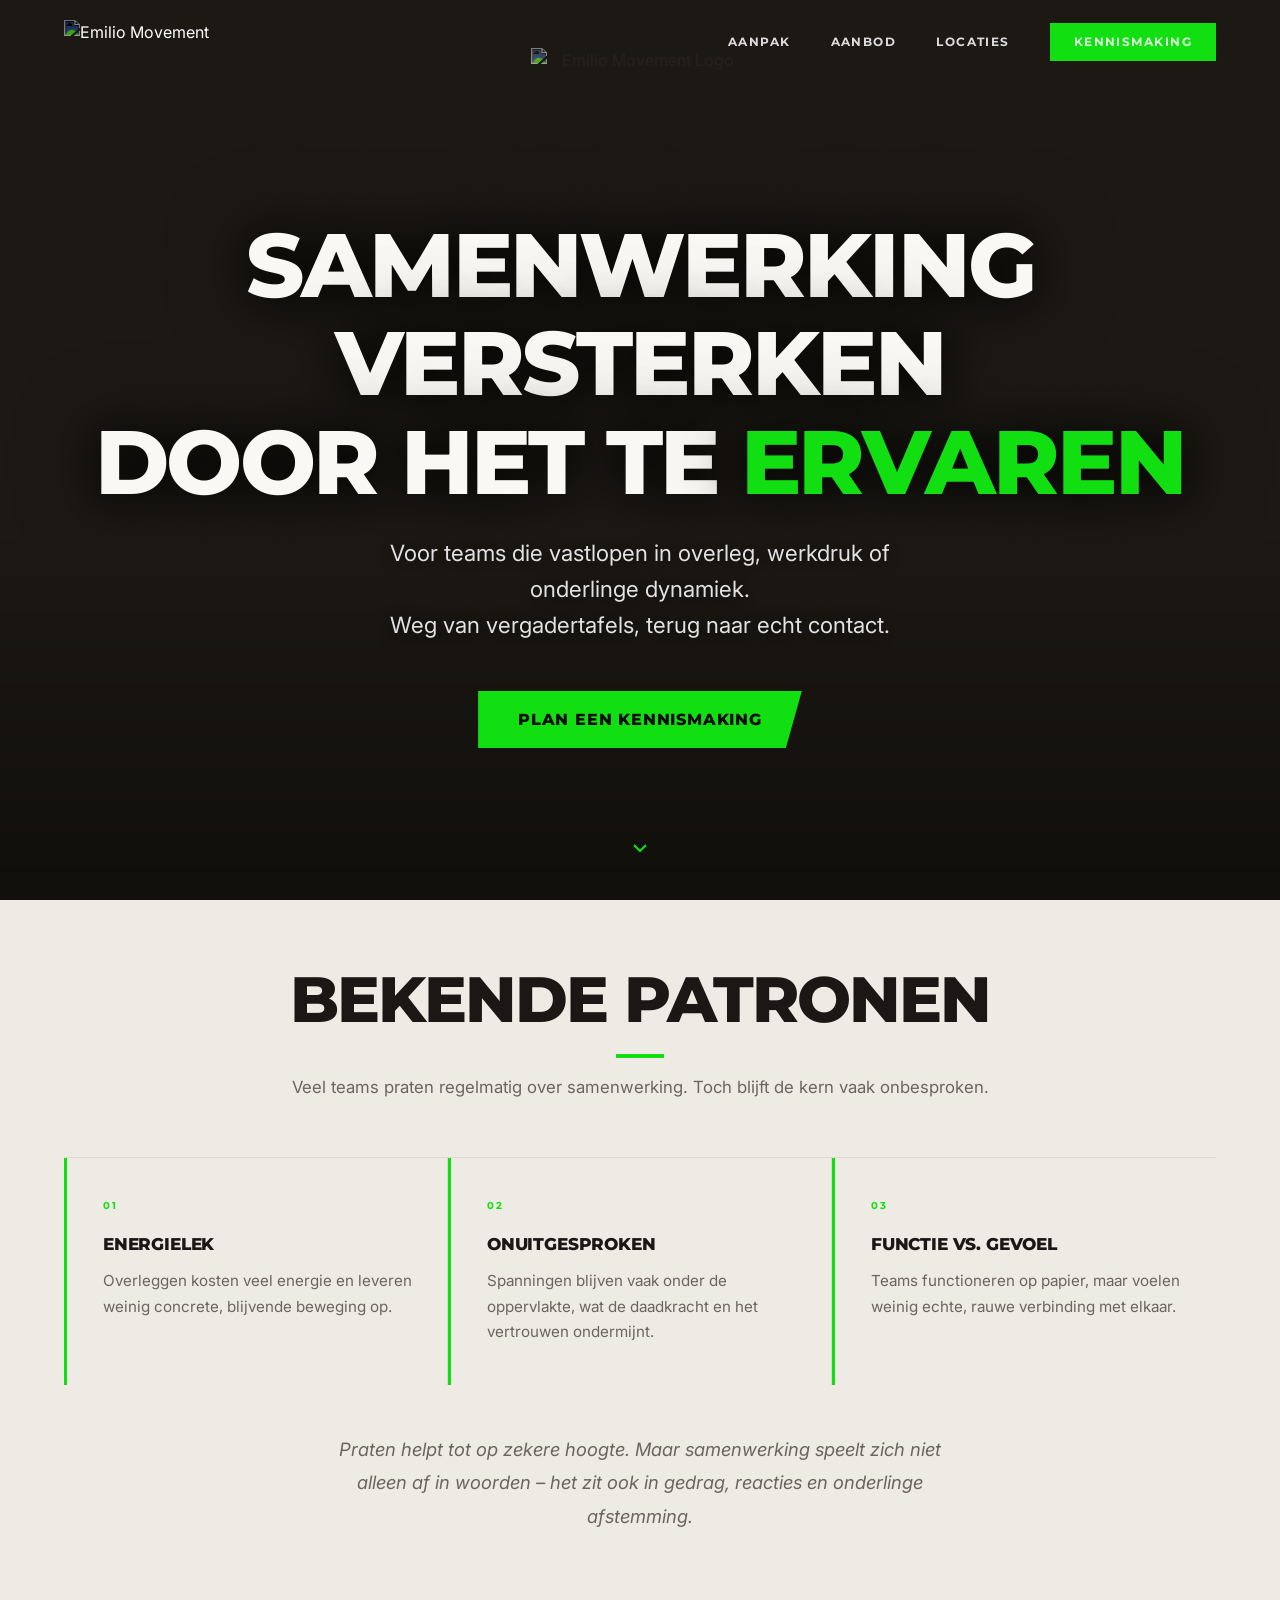
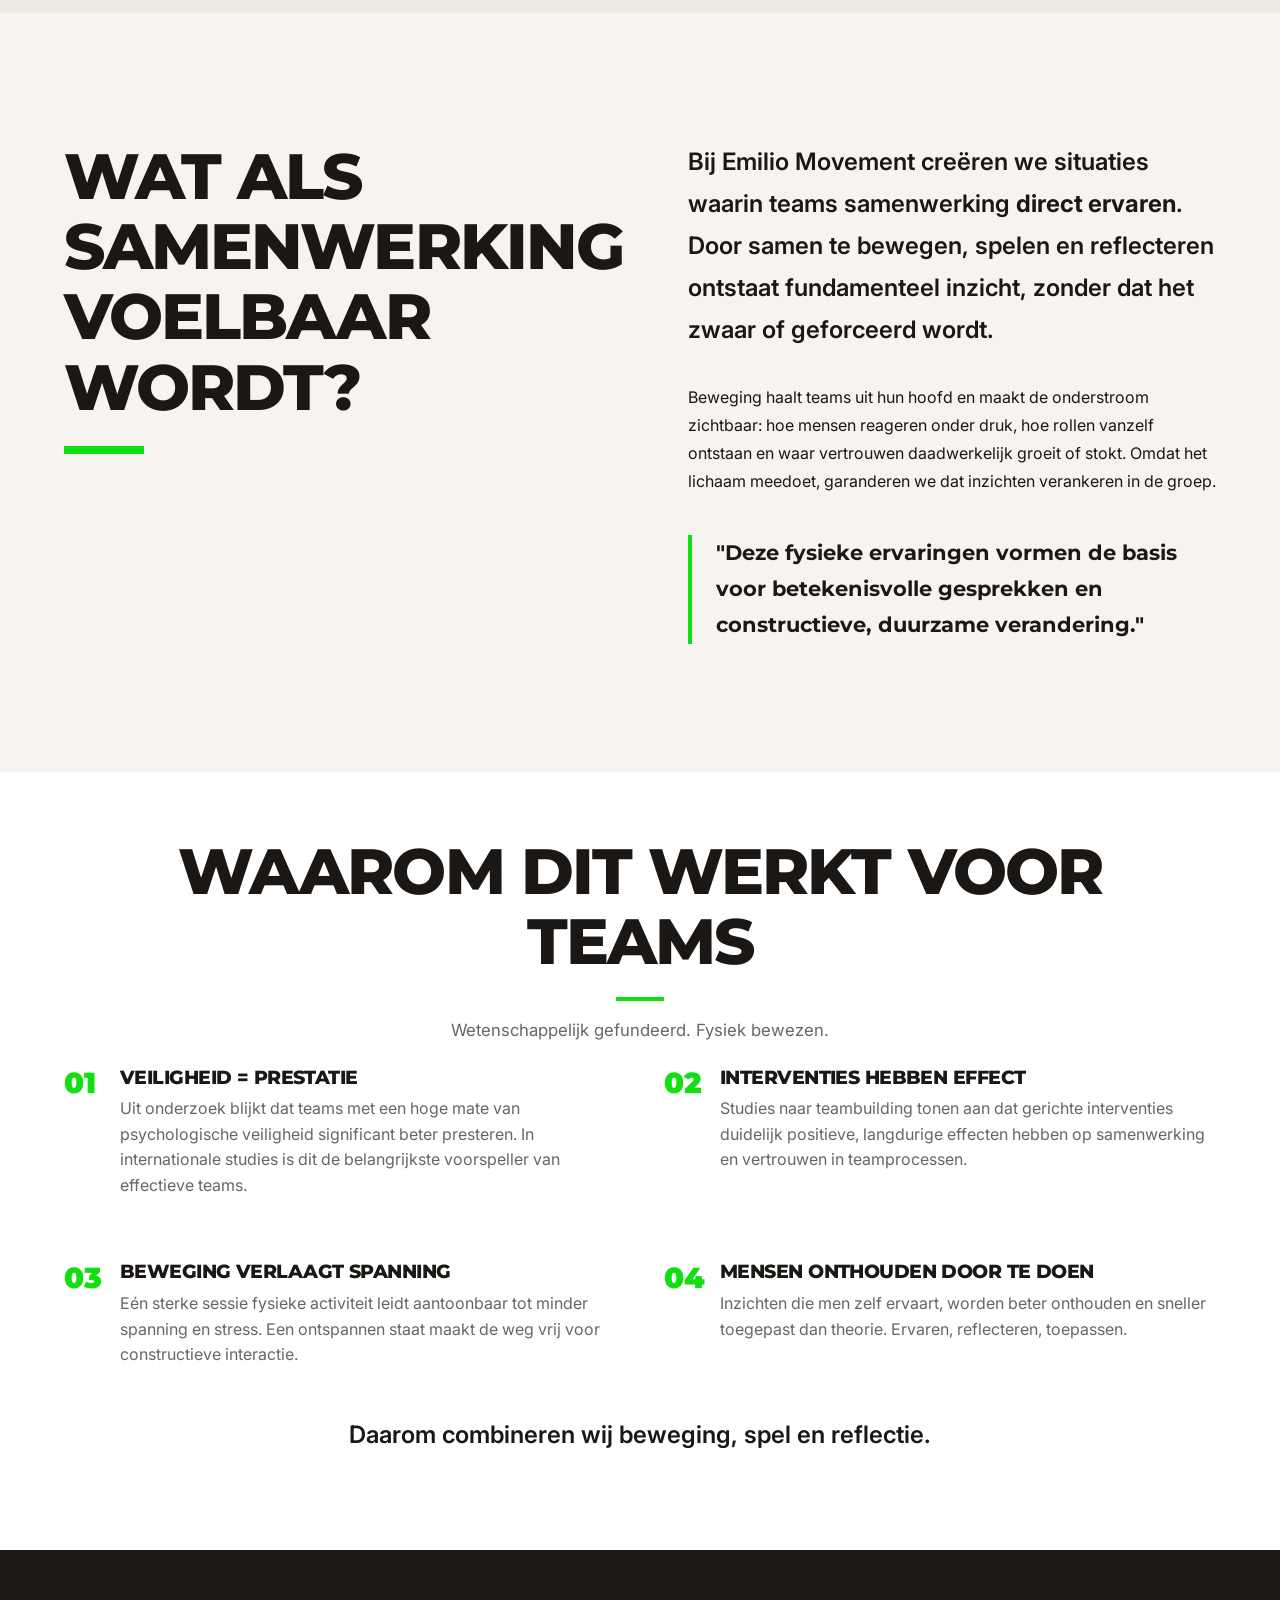
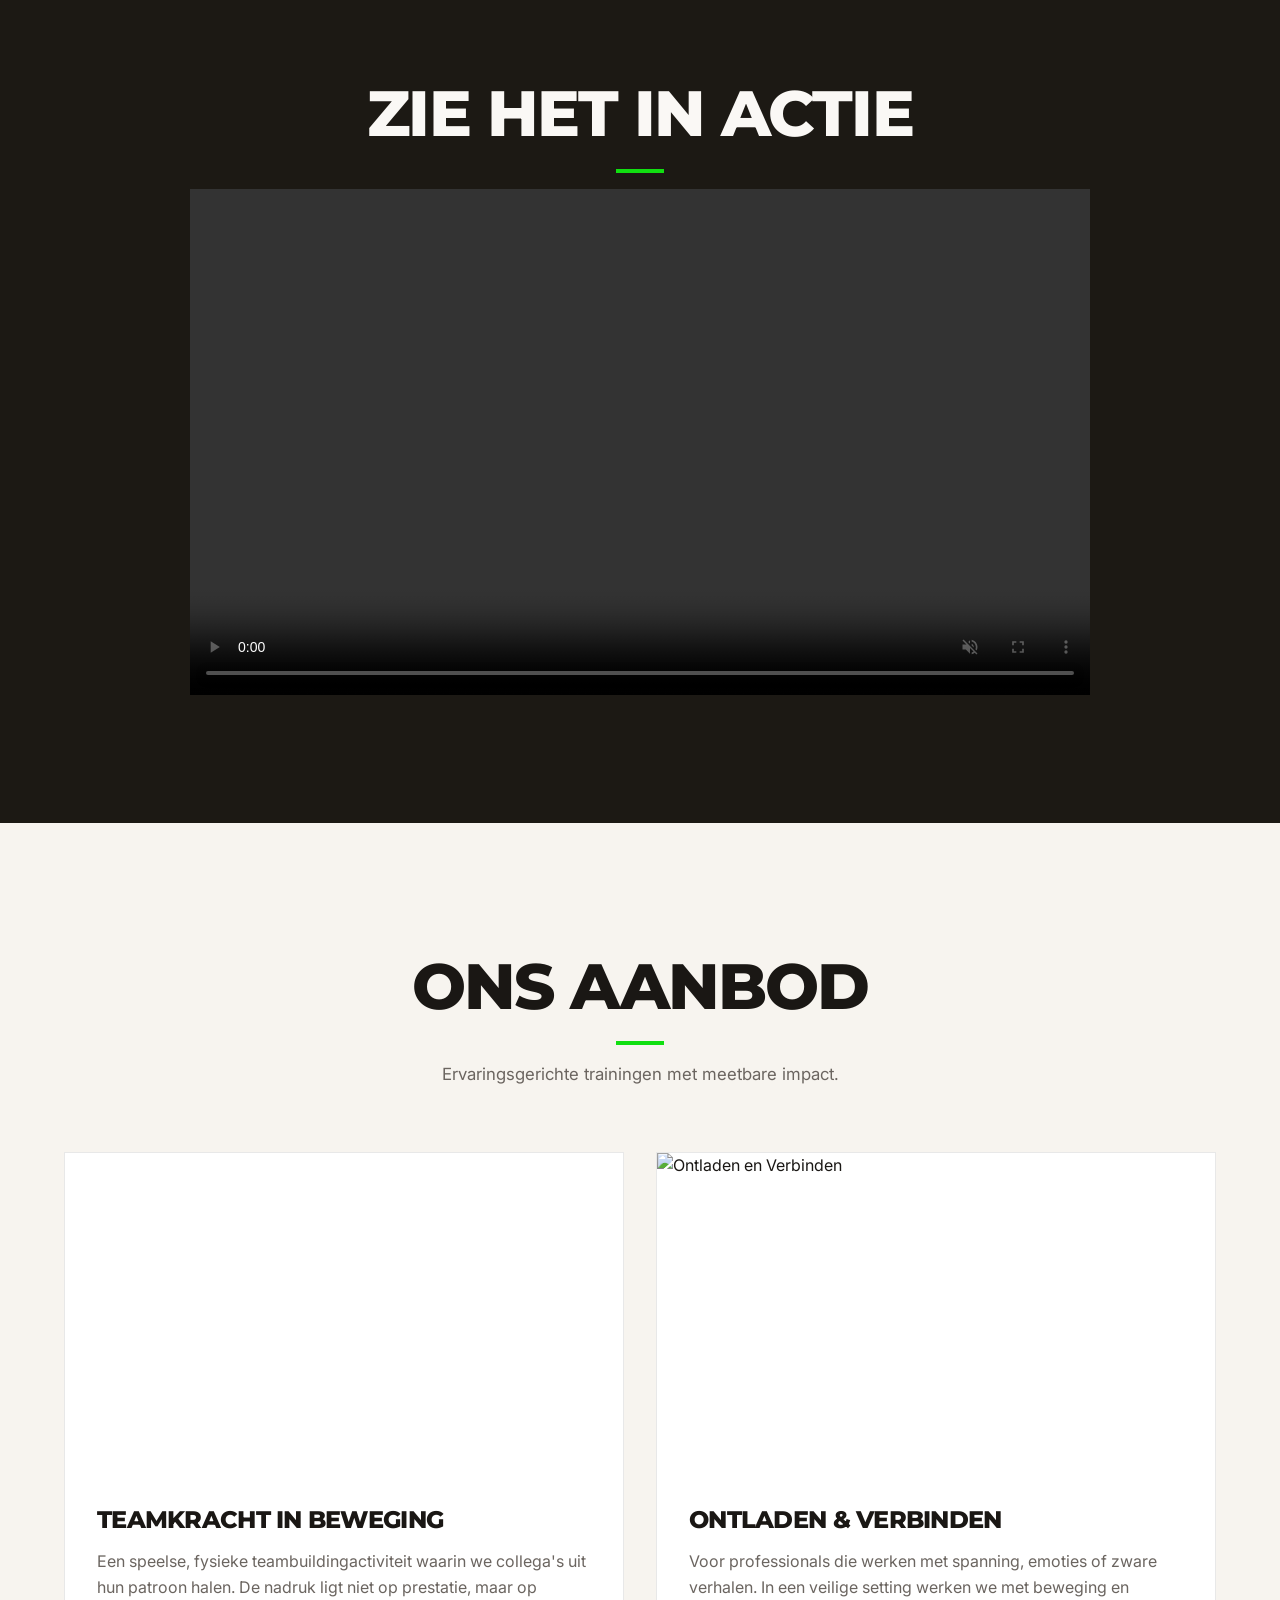
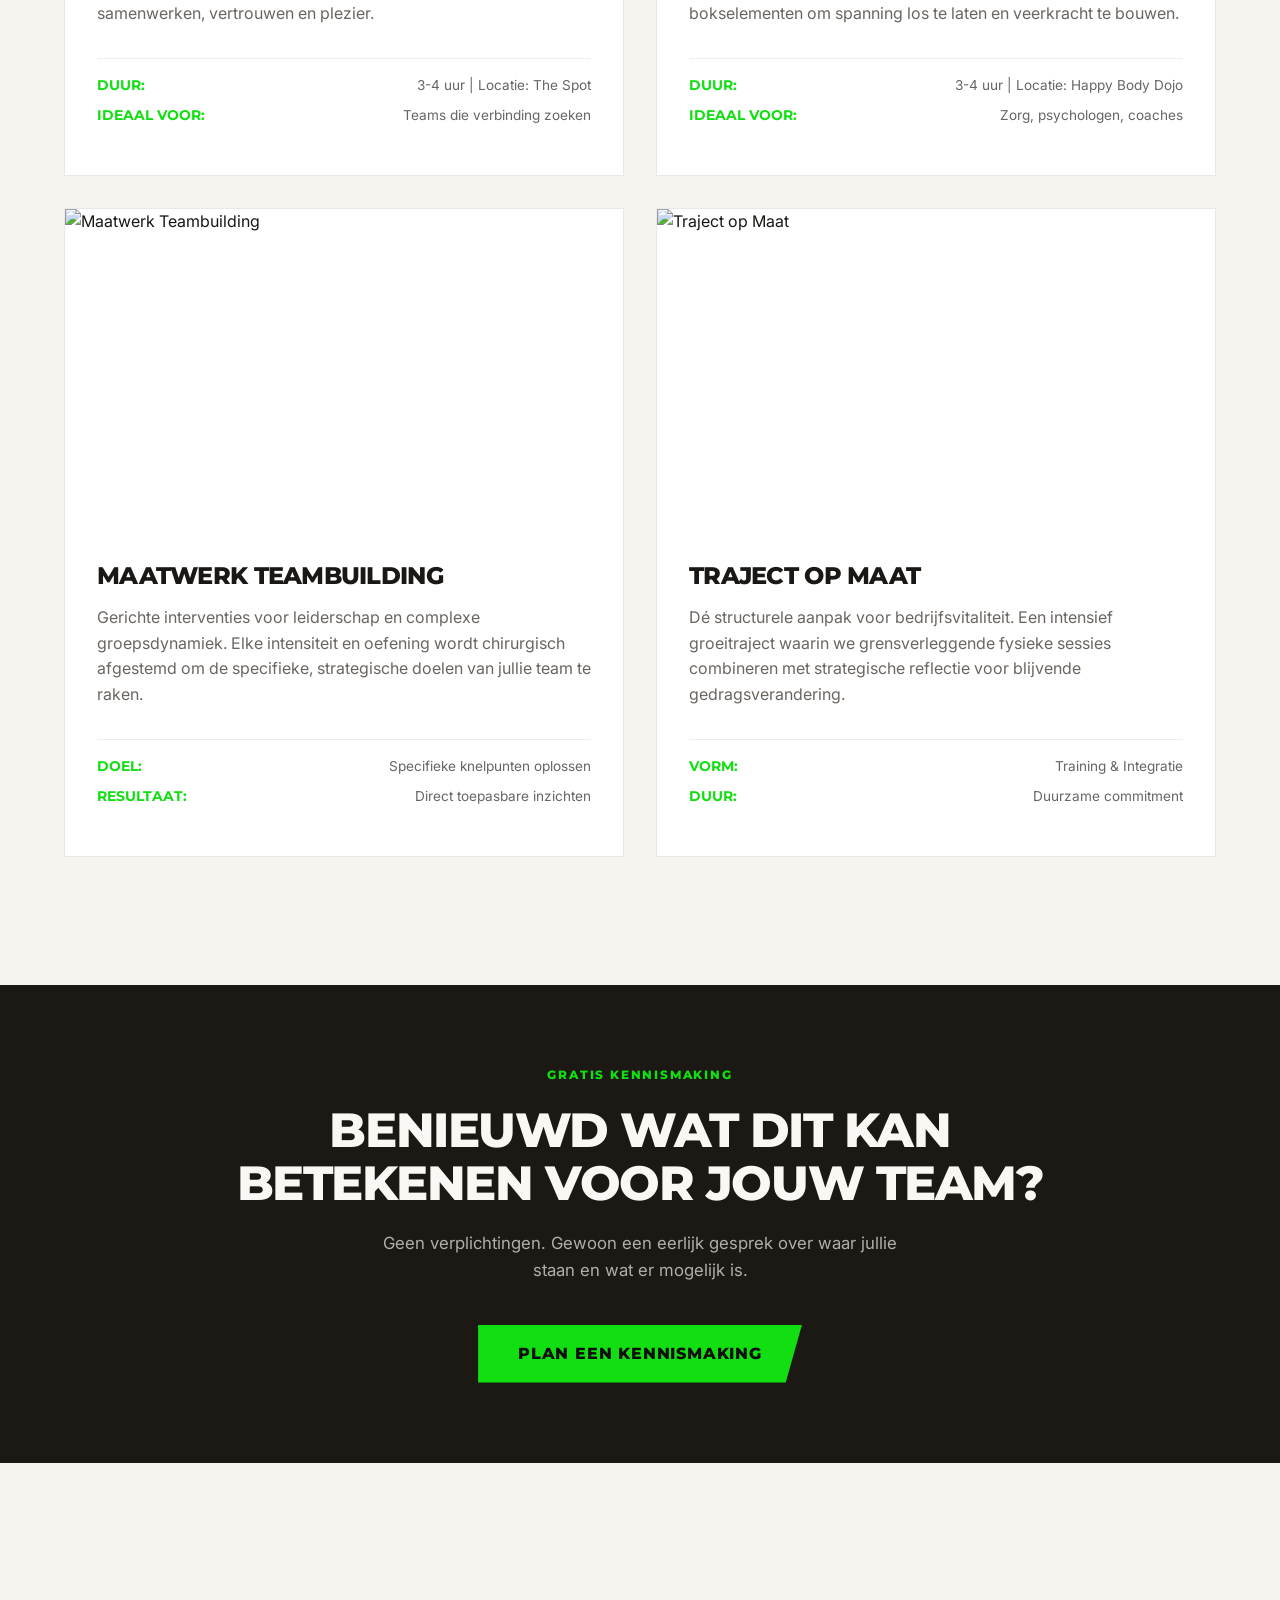
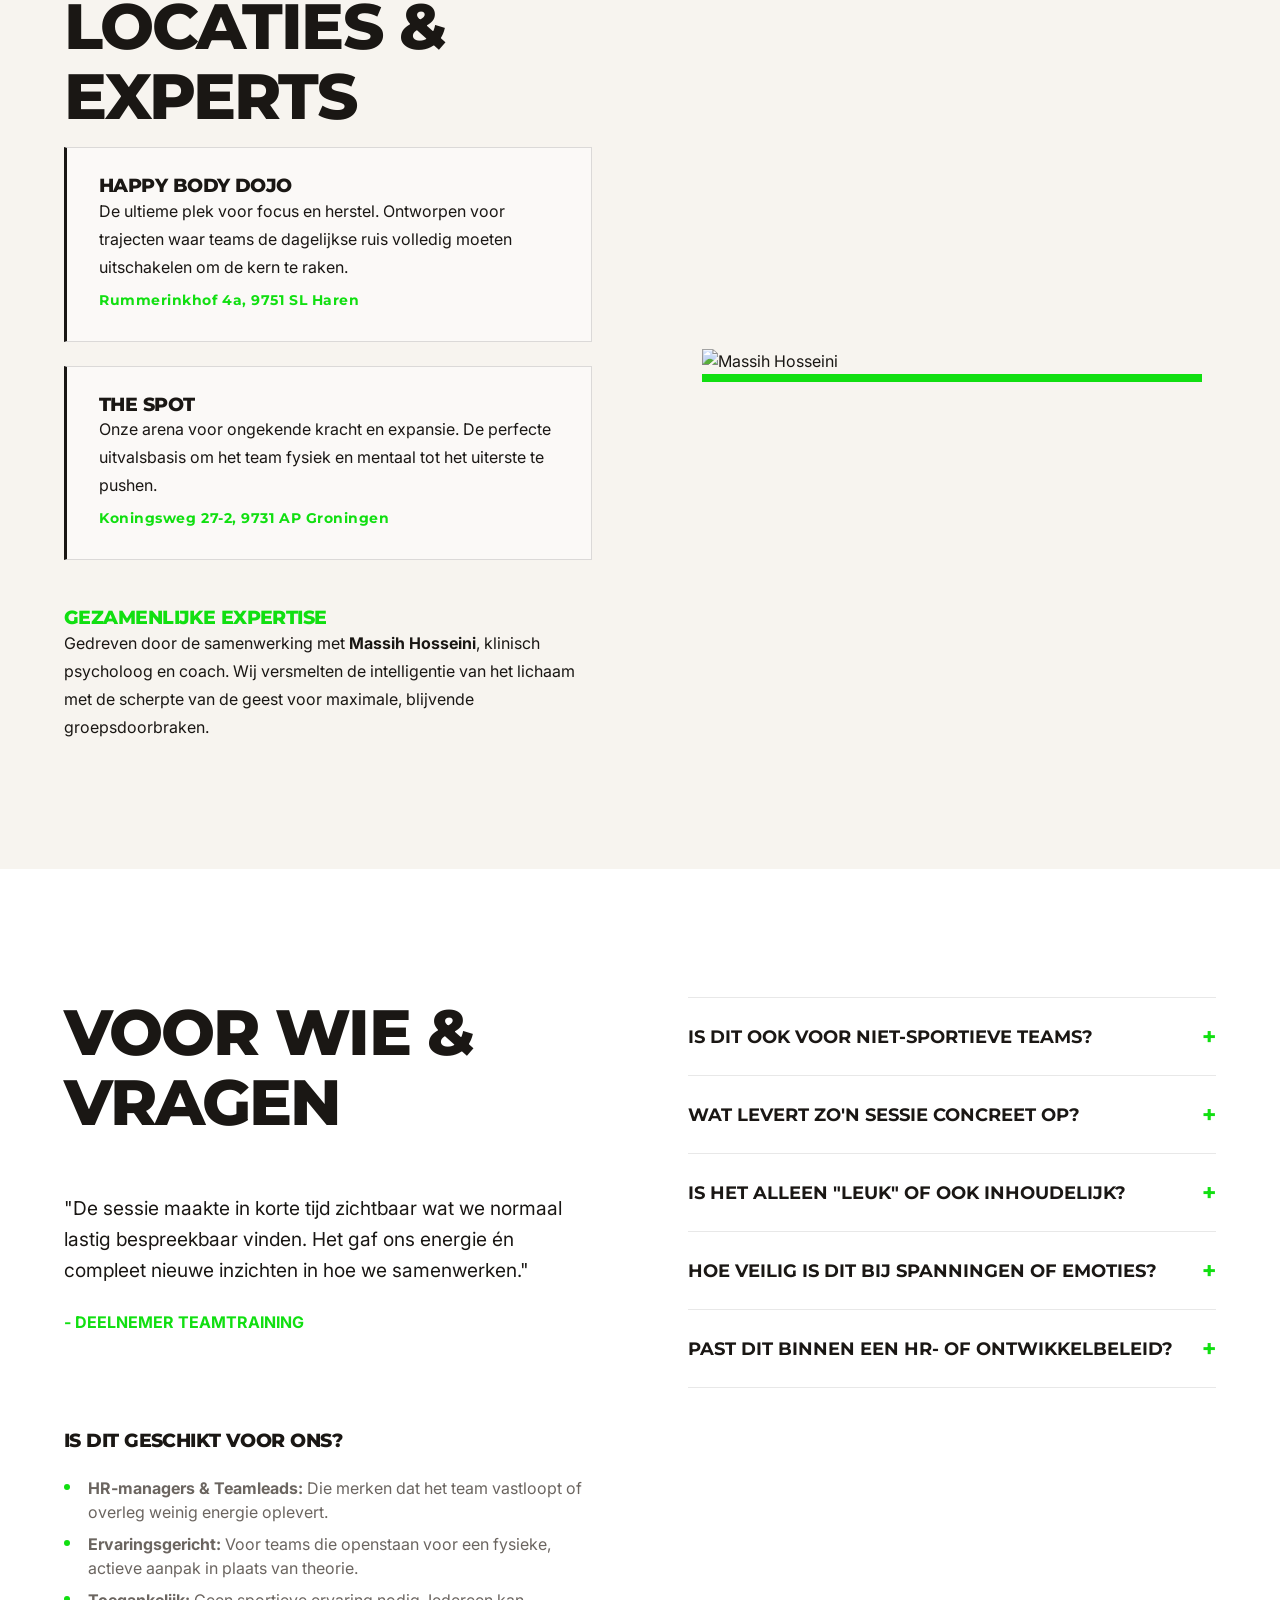
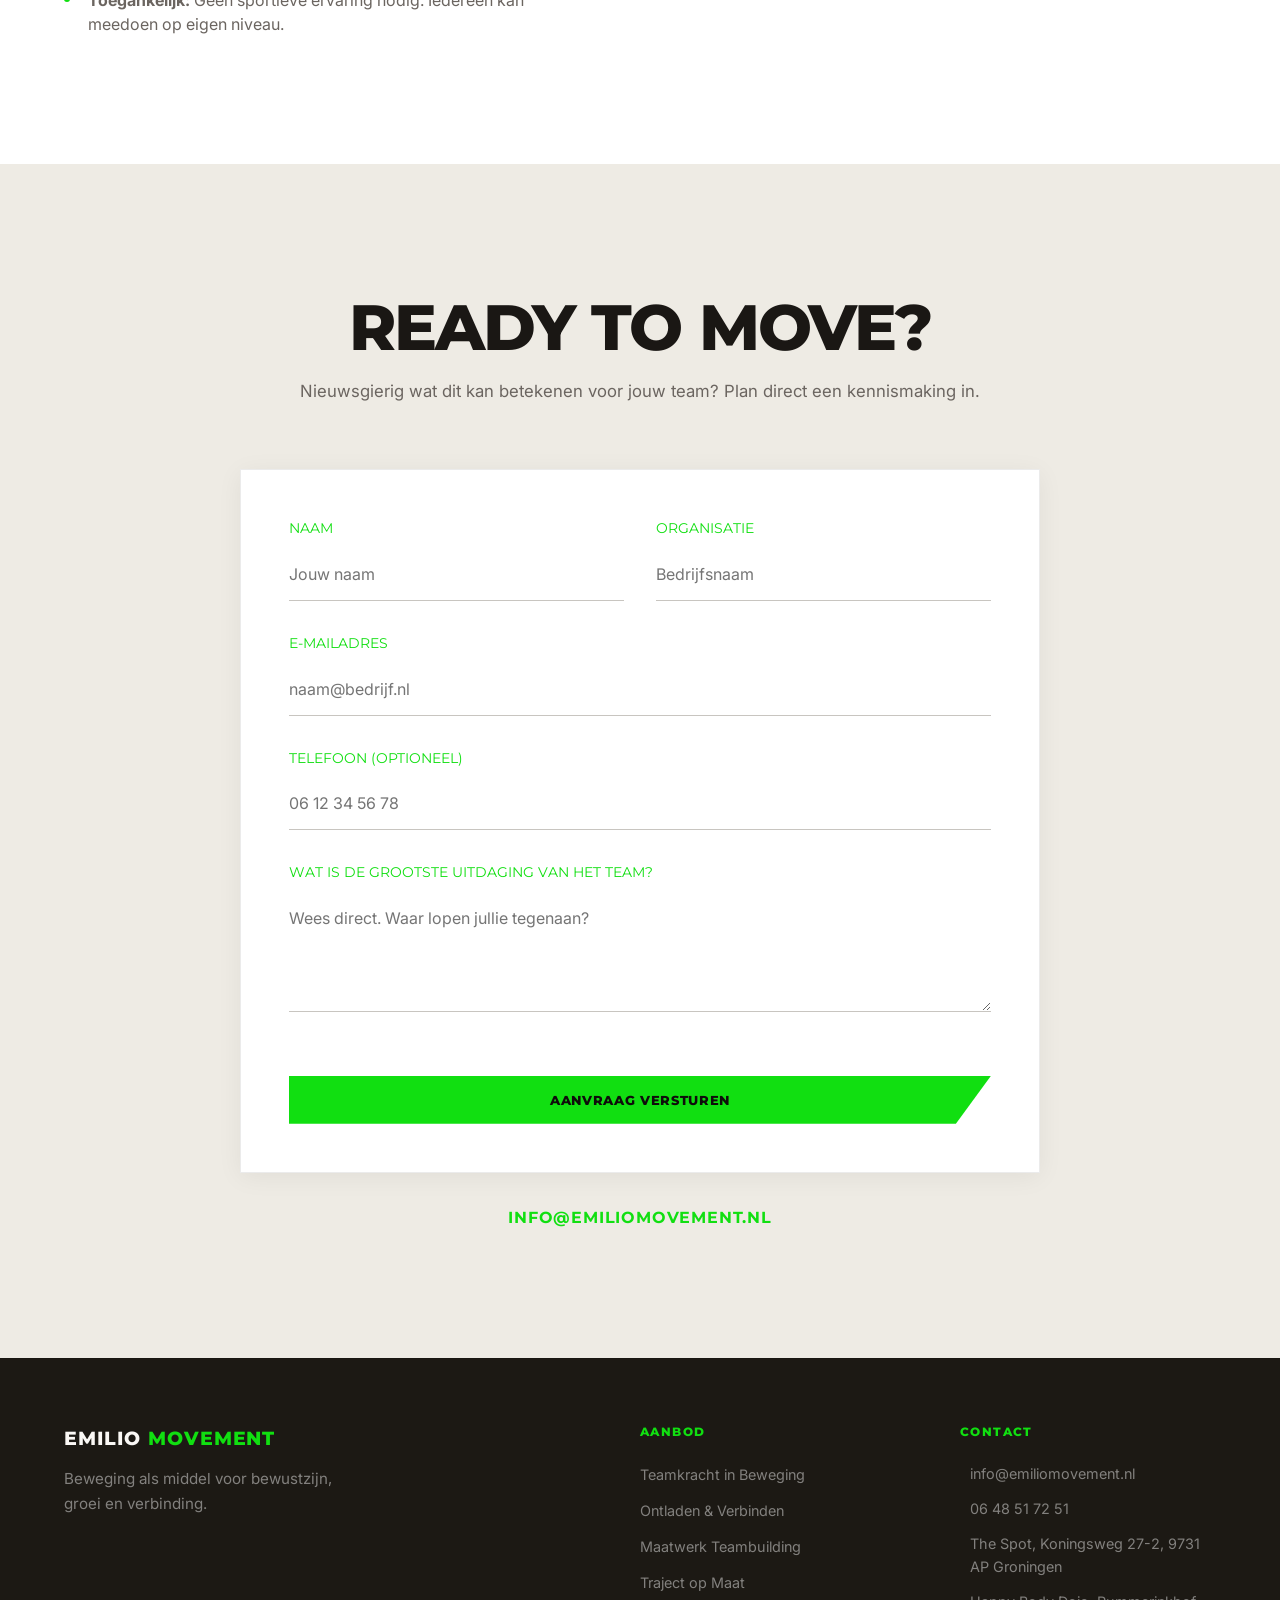
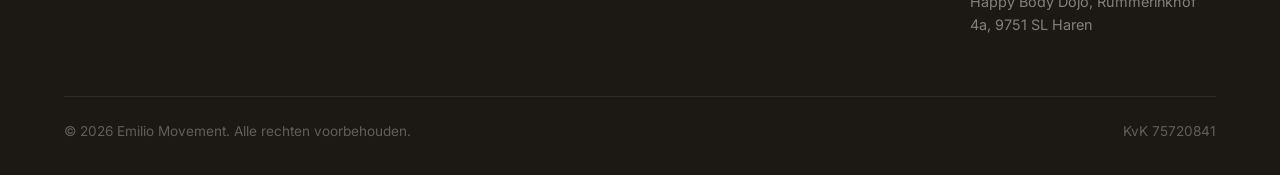
==== index.html @ dd9ee4d1 "Lighten styling, warm palette, Web3Forms integration - Remove dark background from Bekende Patronen " ====
<!DOCTYPE html>
<html lang="nl">

<head>
    <meta charset="UTF-8">
    <meta name="viewport" content="width=device-width, initial-scale=1.0">
    <title>Emilio Movement | Teamtrainingen in Groningen</title>
    <meta name="description"
        content="Versterk de samenwerking in jouw team met de ervaringsgerichte trainingen van Emilio Movement. Combineer fysieke beweging en psychologie voor blijvende impact.">
    <!-- Geometric and Clean Fonts -->
    <link
        href="https://fonts.googleapis.com/css2?family=Montserrat:wght@700;800;900&family=Inter:wght@400;500;600&display=swap"
        rel="stylesheet">
    <link rel="stylesheet" href="css/style.css">
</head>

<body class="landing-page">

    <header class="site-header">
        <nav class="site-nav container">
            <a href="index.html" class="nav-logo">
                <img src="https://images.squarespace-cdn.com/content/695bad7e0da3646edc4b3de0/502bee57-0e1c-41d8-a417-192d8d9869ef/Emlio+movement+logo.webp?content-type=image%2Fwebp" alt="Emilio Movement" class="nav-logo-img">
            </a>
            <div class="nav-links">
                <a href="#probleemherkenning" class="nav-link">Aanpak</a>
                <a href="#diensten" class="nav-link">Aanbod</a>
                <a href="#locaties" class="nav-link">Locaties</a>
                <a href="#contact" class="nav-link btn-neon nav-cta">Kennismaking</a>
            </div>
            <button class="mobile-menu-btn" aria-label="Menu openen">
                <i data-lucide="menu"></i>
            </button>
        </nav>
    </header>

    <main>
        <!-- HERO SECTION -->
        <header class="hero section-dark">
            <div class="logo-container">
                <img src="https://images.squarespace-cdn.com/content/695bad7e0da3646edc4b3de0/502bee57-0e1c-41d8-a417-192d8d9869ef/Emlio+movement+logo.webp?content-type=image%2Fwebp" alt="Emilio Movement Logo" class="main-logo">
            </div>

            <div class="hero-video-wrapper">
                <video autoplay loop muted playsinline class="hero-bg-video">
                    <source src="https://static1.squarespace.com/static/695bad7e0da3646edc4b3de0/t/69a972f91c899965438e1e97/1772712702707/Organizations+training+video.mp4" type="video/mp4">
                </video>
                <div class="overlay-dark"></div>
            </div>

            <div class="hero-content">
                <h1 class="hero-title reveal-text">
                    SAMENWERKING VERSTERKEN<br>DOOR HET TE <span class="text-neon">ERVAREN</span>
                </h1>
                <p class="hero-subtitle slide-up">
                    Voor teams die vastlopen in overleg, werkdruk of onderlinge dynamiek.<br>Weg van vergadertafels,
                    terug naar echt contact.
                </p>
                <div class="hero-cta-group slide-up-delay">
                    <a href="#contact" class="btn-neon">PLAN EEN KENNISMAKING</a>
                </div>
            </div>

            <a href="#intro" class="scroll-arrow pulse">
                <svg width="24" height="24" viewBox="0 0 24 24" fill="none" stroke="currentColor" stroke-width="2">
                    <path d="M6 9l6 6 6-6" />
                </svg>
            </a>
        </header>

        <!-- PROBLEEMHERKENNING SECTION -->
        <section id="probleemherkenning" class="section-probleem">
            <div class="container">
                <div class="section-header text-center block-reveal">
                    <h2 class="section-title">BEKENDE PATRONEN</h2>
                    <p class="section-subtitle probleem-subtitle">Veel teams praten regelmatig over samenwerking. Toch blijft de kern vaak
                        onbesproken.</p>
                </div>
                <div class="probleem-grid">
                    <div class="probleem-card slide-up">
                        <span class="probleem-num">01</span>
                        <h3 class="geometric-header">ENERGIELEK</h3>
                        <p>Overleggen kosten veel energie en leveren weinig concrete, blijvende beweging op.</p>
                    </div>
                    <div class="probleem-card slide-up-delay">
                        <span class="probleem-num">02</span>
                        <h3 class="geometric-header">ONUITGESPROKEN</h3>
                        <p>Spanningen blijven vaak onder de oppervlakte, wat de daadkracht en het vertrouwen ondermijnt.</p>
                    </div>
                    <div class="probleem-card slide-up-delay-2">
                        <span class="probleem-num">03</span>
                        <h3 class="geometric-header">FUNCTIE VS. GEVOEL</h3>
                        <p>Teams functioneren op papier, maar voelen weinig echte, rauwe verbinding met elkaar.</p>
                    </div>
                </div>
                <div class="text-center mt-6 slide-up-delay-3">
                    <p class="probleem-footer-text">Praten helpt tot op zekere hoogte. Maar samenwerking speelt zich niet
                        alleen af in woorden &ndash; het zit ook in gedrag, reacties en onderlinge afstemming.</p>
                </div>
            </div>
        </section>

        <!-- INTRODUCTION SECTION -->
        <section id="intro" class="section-intro section-light">
            <div class="container dual-col-layout">
                <div class="col-left sticky-element">
                    <h2 class="section-title">WAT ALS SAMENWERKING<br>VOELBAAR WORDT?</h2>
                    <div class="accent-block"></div>
                </div>
                <div class="col-right text-content">
                    <p class="lead-text">
                        Bij Emilio Movement creëren we situaties waarin teams samenwerking <strong>direct
                            ervaren</strong>. Door samen te bewegen, spelen en reflecteren ontstaat fundamenteel
                        inzicht, zonder dat het zwaar of geforceerd wordt.
                    </p>
                    <p>
                        Beweging haalt teams uit hun hoofd en maakt de onderstroom zichtbaar: hoe mensen reageren onder
                        druk, hoe rollen vanzelf ontstaan en waar vertrouwen daadwerkelijk groeit of stokt. Omdat het
                        lichaam meedoet, garanderen we dat inzichten verankeren in de groep.
                    </p>
                    <blockquote class="neon-quote">
                        "Deze fysieke ervaringen vormen de basis voor betekenisvolle gesprekken en constructieve,
                        duurzame verandering."
                    </blockquote>
                </div>
            </div>
        </section>

        <!-- BEWIJSBLOK SECTION -->
        <section id="bewijsblok" class="section-bewijs">
            <div class="container pt-8 pb-8">
                <div class="section-header text-center block-reveal">
                    <h2 class="section-title">WAAROM DIT WERKT VOOR TEAMS</h2>
                    <p class="section-subtitle">Wetenschappelijk gefundeerd. Fysiek bewezen.</p>
                </div>
                <div class="bewijs-grid mt-4">
                    <div class="bewijs-item">
                        <div class="neon-number">01</div>
                        <h3 class="geometric-header">VEILIGHEID = PRESTATIE</h3>
                        <p class="text-gray">Uit onderzoek blijkt dat teams met een hoge mate van psychologische
                            veiligheid significant beter presteren. In internationale studies is dit de belangrijkste
                            voorspeller van effectieve teams.</p>
                    </div>
                    <div class="bewijs-item">
                        <div class="neon-number">02</div>
                        <h3 class="geometric-header">INTERVENTIES HEBBEN EFFECT</h3>
                        <p class="text-gray">Studies naar teambuilding tonen aan dat gerichte interventies duidelijk
                            positieve, langdurige effecten hebben op samenwerking en vertrouwen in teamprocessen.</p>
                    </div>
                    <div class="bewijs-item">
                        <div class="neon-number">03</div>
                        <h3 class="geometric-header">BEWEGING VERLAAGT SPANNING</h3>
                        <p class="text-gray">Eén sterke sessie fysieke activiteit leidt aantoonbaar tot minder spanning
                            en stress. Een ontspannen staat maakt de weg vrij voor constructieve interactie.</p>
                    </div>
                    <div class="bewijs-item">
                        <div class="neon-number">04</div>
                        <h3 class="geometric-header">MENSEN ONTHOUDEN DOOR TE DOEN</h3>
                        <p class="text-gray">Inzichten die men zelf ervaart, worden beter onthouden en sneller toegepast
                            dan theorie. Ervaren, reflecteren, toepassen.</p>
                    </div>
                </div>
                <div class="text-center mt-6">
                    <p class="lead-text text-neon">Daarom combineren wij beweging, spel en reflectie.</p>
                </div>
            </div>
        </section>

        <!-- VIDEO SHOWCASE SECTION -->
        <section id="video" class="section-video section-dark">
            <div class="container">
                <div class="section-header text-center block-reveal">
                    <h2 class="section-title">ZIE HET IN ACTIE</h2>
                </div>
                <div class="video-showcase-wrapper mt-6">
                    <video controls muted playsinline class="video-showcase">
                        <source src="https://static1.squarespace.com/static/695bad7e0da3646edc4b3de0/t/69a972f91c899965438e1e97/1772712702707/Organizations+training+video.mp4" type="video/mp4">
                    </video>
                </div>
            </div>
        </section>

        <!-- SERVICES SECTION -->
        <section id="diensten" class="section-services">
            <div class="container">
                <div class="section-header text-center block-reveal">
                    <h2 class="section-title">ONS AANBOD</h2>
                    <p class="section-subtitle">Ervaringsgerichte trainingen met meetbare impact.</p>
                </div>

                <div class="services-grid">
                    <!-- Service 1 -->
                    <article class="service-card">
                        <div class="service-media">
                            <video loop muted playsinline class="hover-media">
                                <source src="https://static1.squarespace.com/static/695bad7e0da3646edc4b3de0/t/69a978fc60550043224050cf/1772714241773/The+Spot+%281%29.mp4" type="video/mp4">
                            </video>
                        </div>
                        <div class="service-content">
                            <h3 class="service-title">TEAMKRACHT IN BEWEGING</h3>
                            <p class="service-desc">Een speelse, fysieke teambuildingactiviteit waarin we collega's uit
                                hun patroon halen. De nadruk ligt niet op prestatie, maar op samenwerken, vertrouwen en
                                plezier.</p>
                            <ul class="service-details">
                                <li><span>DUUR:</span> 3-4 uur | Locatie: The Spot</li>
                                <li><span>IDEAAL VOOR:</span> Teams die verbinding zoeken</li>
                            </ul>
                        </div>
                    </article>

                    <!-- Service 2 -->
                    <article class="service-card">
                        <div class="service-media">
                            <img src="https://images.squarespace-cdn.com/content/695bad7e0da3646edc4b3de0/6a7af641-41ef-4a6e-9f43-fb3ba0173e06/Happy+body+dojo.jpeg?content-type=image%2Fjpeg" alt="Ontladen en Verbinden" class="hover-media">
                        </div>
                        <div class="service-content">
                            <h3 class="service-title">ONTLADEN & VERBINDEN</h3>
                            <p class="service-desc">Voor professionals die werken met spanning, emoties of zware
                                verhalen. In een veilige setting werken we met beweging en bokselementen om spanning los
                                te laten en veerkracht te bouwen.</p>
                            <ul class="service-details">
                                <li><span>DUUR:</span> 3-4 uur | Locatie: Happy Body Dojo</li>
                                <li><span>IDEAAL VOOR:</span> Zorg, psychologen, coaches</li>
                            </ul>
                        </div>
                    </article>

                    <!-- Service 3 -->
                    <article class="service-card">
                        <div class="service-media">
                            <img src="https://images.squarespace-cdn.com/content/695bad7e0da3646edc4b3de0/541761ae-adb5-40e6-be04-771a9572f9ad/Emilio-outdoor-training.JPG?content-type=image%2Fjpeg" alt="Maatwerk Teambuilding"
                                class="hover-media">
                        </div>
                        <div class="service-content">
                            <h3 class="service-title">MAATWERK TEAMBUILDING</h3>
                            <p class="service-desc">Gerichte interventies voor leiderschap en complexe groepsdynamiek.
                                Elke intensiteit en oefening wordt chirurgisch afgestemd om de specifieke, strategische
                                doelen van jullie team te raken.</p>
                            <ul class="service-details">
                                <li><span>DOEL:</span> Specifieke knelpunten oplossen</li>
                                <li><span>RESULTAAT:</span> Direct toepasbare inzichten</li>
                            </ul>
                        </div>
                    </article>

                    <!-- Service 4 -->
                    <article class="service-card">
                        <div class="service-media">
                            <img src="https://images.squarespace-cdn.com/content/695bad7e0da3646edc4b3de0/70af707a-b911-4a67-9c06-a8afd473dc87/Presentation.jpeg?content-type=image%2Fjpeg" alt="Traject op Maat" class="hover-media">
                        </div>
                        <div class="service-content">
                            <h3 class="service-title">TRAJECT OP MAAT</h3>
                            <p class="service-desc">Dé structurele aanpak voor bedrijfsvitaliteit. Een intensief
                                groeitraject waarin we grensverleggende fysieke sessies combineren met strategische
                                reflectie voor blijvende gedragsverandering.</p>
                            <ul class="service-details">
                                <li><span>VORM:</span> Training & Integratie</li>
                                <li><span>DUUR:</span> Duurzame commitment</li>
                            </ul>
                        </div>
                    </article>
                </div>
            </div>
        </section>

        <!-- MID-PAGE CTA STRIP -->
        <section class="midcta">
            <div class="container">
                <p class="midcta__eyebrow">GRATIS KENNISMAKING</p>
                <h2 class="midcta__heading">BENIEUWD WAT DIT KAN<br>BETEKENEN VOOR JOUW TEAM?</h2>
                <p class="midcta__sub">Geen verplichtingen. Gewoon een eerlijk gesprek over waar jullie staan en wat er mogelijk is.</p>
                <a href="#contact" class="btn-neon">PLAN EEN KENNISMAKING</a>
            </div>
        </section>

        <!-- LOCATIONS & PARTNERS -->
        <section id="locaties" class="section-locations section-light">
            <div class="container dual-col-layout">
                <div class="col-left text-content">
                    <h2 class="section-title">LOCATIES &<br>EXPERTS</h2>

                    <div class="location-item box-border">
                        <h3 class="geometric-header">HAPPY BODY DOJO</h3>
                        <p>De ultieme plek voor focus en herstel. Ontworpen voor trajecten waar teams de dagelijkse ruis
                            volledig moeten uitschakelen om de kern te raken.</p>
                        <p class="location-address">Rummerinkhof 4a, 9751 SL Haren</p>
                    </div>

                    <div class="location-item box-border mt-4">
                        <h3 class="geometric-header">THE SPOT</h3>
                        <p>Onze arena voor ongekende kracht en expansie. De perfecte uitvalsbasis om het team fysiek en
                            mentaal tot het uiterste te pushen.</p>
                        <p class="location-address">Koningsweg 27-2, 9731 AP Groningen</p>
                    </div>

                    <div class="partner-item mt-6">
                        <h3 class="geometric-header text-neon">GEZAMENLIJKE EXPERTISE</h3>
                        <p>Gedreven door de samenwerking met <strong>Massih Hosseini</strong>, klinisch psycholoog en
                            coach. Wij versmelten de intelligentie van het lichaam met de scherpte van de geest voor
                            maximale, blijvende groepsdoorbraken.</p>
                    </div>
                </div>
                <div class="col-right media-content flex-center">
                    <div class="sharp-image-wrapper">
                        <img src="https://images.squarespace-cdn.com/content/695bad7e0da3646edc4b3de0/b71133ea-eaba-4442-8a6e-8ac88857e10f/Massih+v2.jpg?content-type=image%2Fjpeg" alt="Massih Hosseini" class="sharp-img">
                    </div>
                </div>
            </div>
        </section>

        <!-- SOCIAL PROOF & FAQ -->
        <section id="faq" class="section-faq">
            <div class="container dual-col-layout">
                <div class="col-left">
                    <h2 class="section-title">VOOR WIE &<br>VRAGEN</h2>

                    <div class="social-proof-block mt-4">
                        <blockquote>
                            "De sessie maakte in korte tijd zichtbaar wat we normaal lastig bespreekbaar vinden. Het gaf
                            ons energie én compleet nieuwe inzichten in hoe we samenwerken."
                        </blockquote>
                        <p class="text-neon mt-4 font-bold">- DEELNEMER TEAMTRAINING</p>
                    </div>

                    <div class="target-audience mt-8">
                        <h3 class="geometric-header mb-4">IS DIT GESCHIKT VOOR ONS?</h3>
                        <ul class="neon-list text-gray">
                            <li class="mb-2"><strong>HR-managers & Teamleads:</strong> Die merken dat het team vastloopt
                                of overleg weinig energie oplevert.</li>
                            <li class="mb-2"><strong>Ervaringsgericht:</strong> Voor teams die openstaan voor een
                                fysieke, actieve aanpak in plaats van theorie.</li>
                            <li><strong>Toegankelijk:</strong> Geen sportieve ervaring nodig. Iedereen kan meedoen op
                                eigen niveau.</li>
                        </ul>
                    </div>
                </div>

                <div class="col-right mt-mobile-8">
                    <div class="faq-accordion">
                        <div class="faq-item">
                            <button class="faq-question">
                                IS DIT OOK VOOR NIET-SPORTIEVE TEAMS? <span class="faq-icon">+</span>
                            </button>
                            <div class="faq-answer">
                                <p>Ja. De sessies zijn toegankelijk voor iedereen, ongeacht leeftijd, conditie of
                                    ervaring met sport. Het gaat niet om fysieke prestaties, maar om samenwerken en
                                    reflecteren.</p>
                            </div>
                        </div>
                        <div class="faq-item">
                            <button class="faq-question">
                                WAT LEVERT ZO'N SESSIE CONCREET OP? <span class="faq-icon">+</span>
                            </button>
                            <div class="faq-answer">
                                <p>Teams krijgen inzicht in hun samenwerking, ervaren meer onderling vertrouwen en
                                    voelen nieuwe energie. Veel teams geven aan dat overleg daarna eerlijker en
                                    constructiever verloopt.</p>
                            </div>
                        </div>
                        <div class="faq-item">
                            <button class="faq-question">
                                IS HET ALLEEN "LEUK" OF OOK INHOUDELIJK? <span class="faq-icon">+</span>
                            </button>
                            <div class="faq-answer">
                                <p>De sessies zijn speels, maar altijd inhoudelijk onderbouwd. Beweging en spel worden
                                    bewust ingezet om de onderlinge teamdynamiek zichtbaar te maken.</p>
                            </div>
                        </div>
                        <div class="faq-item">
                            <button class="faq-question">
                                HOE VEILIG IS DIT BIJ SPANNINGEN OF EMOTIES? <span class="faq-icon">+</span>
                            </button>
                            <div class="faq-answer">
                                <p>Veiligheid staat altijd voorop. De sessies worden (indien nodig) begeleid door een
                                    psycholoog. Er is rigoureuze aandacht voor grenzen en tempo.</p>
                            </div>
                        </div>
                        <div class="faq-item">
                            <button class="faq-question">
                                PAST DIT BINNEN EEN HR- OF ONTWIKKELBELEID? <span class="faq-icon">+</span>
                            </button>
                            <div class="faq-answer">
                                <p>Ja. Veel HR-managers gebruiken dit als fundering voor teamontwikkeling, duurzame
                                    inzetbaarheid of welzijnsbeleid.</p>
                            </div>
                        </div>
                    </div>
                </div>
            </div>
        </section>

        <!-- CONTACT FORM (FUNNEL END) -->
        <section id="contact" class="section-contact">
            <div class="container narrow-container">
                <div class="text-center mb-8">
                    <h2 class="section-title">READY TO MOVE?</h2>
                    <p class="subtitle text-gray">Nieuwsgierig wat dit kan betekenen voor jouw team? Plan direct een
                        kennismaking in.</p>
                </div>

                <div class="contact-form-wrapper box-border-neon">
                    <form id="landing-form" class="stark-form" action="https://api.web3forms.com/submit" method="POST">
                        <input type="hidden" name="access_key" value="8ff23cf3-7751-431c-b452-acaf55e9d842">
                        <div class="form-row">
                            <div class="form-group">
                                <label for="name">NAAM</label>
                                <input type="text" id="name" name="name" required placeholder="Jouw naam">
                            </div>
                            <div class="form-group">
                                <label for="company">ORGANISATIE</label>
                                <input type="text" id="company" name="company" required placeholder="Bedrijfsnaam">
                            </div>
                        </div>

                        <div class="form-row">
                            <div class="form-group">
                                <label for="email">E-MAILADRES</label>
                                <input type="email" id="email" name="email" required placeholder="naam@bedrijf.nl">
                            </div>
                        </div>

                        <div class="form-group">
                            <label for="phone">TELEFOON (OPTIONEEL)</label>
                            <input type="tel" id="phone" name="phone" placeholder="06 12 34 56 78">
                        </div>

                        <div class="form-group">
                            <label for="message">WAT IS DE GROOTSTE UITDAGING VAN HET TEAM?</label>
                            <textarea id="message" name="message" rows="4" required
                                placeholder="Wees direct. Waar lopen jullie tegenaan?"></textarea>
                        </div>

                        <button type="submit" class="btn-neon form-submit mt-4">AANVRAAG VERSTUREN</button>
                    </form>
                </div>

                <div class="direct-contact text-center mt-6">
                    <a href="mailto:info@emiliomovement.nl" class="link-neon">INFO@EMILIOMOVEMENT.NL</a>
                </div>
            </div>
        </section>
    </main>

    <footer class="landing-footer">
        <div class="container">
            <div class="footer-grid">

                <!-- Brand -->
                <div class="footer-col">
                    <div class="footer-logo">EMILIO <span>MOVEMENT</span></div>
                    <p class="footer-tagline">Beweging als middel voor bewustzijn, groei en verbinding.</p>
                    <div class="footer-social">
                        <a href="https://instagram.com/emilio_moves" class="footer-social-link" target="_blank" rel="noopener" aria-label="Instagram">
                            <i data-lucide="instagram"></i>
                        </a>
                        <a href="https://www.youtube.com/@emiliomovement8681" class="footer-social-link" target="_blank" rel="noopener" aria-label="YouTube">
                            <i data-lucide="youtube"></i>
                        </a>
                        <a href="https://linkedin.com/in/emilio-martinez-238195109" class="footer-social-link" target="_blank" rel="noopener" aria-label="LinkedIn">
                            <i data-lucide="linkedin"></i>
                        </a>
                    </div>
                </div>

                <!-- Aanbod -->
                <div class="footer-col">
                    <div class="footer-col-title">AANBOD</div>
                    <ul class="footer-links">
                        <li><a href="#diensten">Teamkracht in Beweging</a></li>
                        <li><a href="#diensten">Ontladen &amp; Verbinden</a></li>
                        <li><a href="#diensten">Maatwerk Teambuilding</a></li>
                        <li><a href="#diensten">Traject op Maat</a></li>
                    </ul>
                </div>

                <!-- Contact -->
                <div class="footer-col">
                    <div class="footer-col-title">CONTACT</div>
                    <div class="footer-contact-item">
                        <i data-lucide="mail"></i>
                        <span>info@emiliomovement.nl</span>
                    </div>
                    <div class="footer-contact-item">
                        <i data-lucide="phone"></i>
                        <span>06 48 51 72 51</span>
                    </div>
                    <div class="footer-contact-item">
                        <i data-lucide="map-pin"></i>
                        <span>The Spot, Koningsweg 27-2, 9731 AP Groningen</span>
                    </div>
                    <div class="footer-contact-item">
                        <i data-lucide="map-pin"></i>
                        <span>Happy Body Dojo, Rummerinkhof 4a, 9751 SL Haren</span>
                    </div>
                </div>

            </div>

            <div class="footer-bottom">
                <div class="footer-copyright">&copy; <span id="year"></span> Emilio Movement. Alle rechten voorbehouden.</div>
                <div class="footer-kvk">KvK 75720841</div>
            </div>
        </div>
    </footer>

    <script src="https://unpkg.com/lucide@latest/dist/umd/lucide.js"></script>
    <script src="js/main.js"></script>
</body>

</html>
---- css/style.css ----
/* =========================================================================
   V11 LANDING PAGE - ENERGETIC CONTRAST AESTHETIC
   Driven by the Emilio Movement Logo
   ========================================================================= */

:root {
    /* Colors */
    --color-bg-dark: #1c1914;      /* warm dark brown-black */
    --color-bg-black: #0f0d0b;     /* deepest warm black */
    --color-bg-light: #f7f4ef;     /* warm off-white cream */
    --color-bg-warm: #eeebe4;      /* deeper warm cream for alternating sections */

    --color-text-dark: #1a1714;
    --color-text-light: #faf8f5;
    --color-text-gray: #6b6560;    /* warm gray, not blue-gray */

    /* The Signature Neon Green from the Logo */
    --color-neon: #11df11;
    --color-neon-hover: #0ed00e;
    --color-neon-dim: rgba(17, 223, 17, 0.12);

    /* Typography */
    --font-heading: 'Montserrat', sans-serif;
    --font-body: 'Inter', sans-serif;

    /* Spacing */
    --space-sm: 1rem;
    --space-md: 2rem;
    --space-lg: 4rem;
    --space-xl: 8rem;
}

/* =========================================================================
   RESET & BASE
   ========================================================================= */
* {
    margin: 0;
    padding: 0;
    box-sizing: border-box;
    scroll-behavior: smooth;
}

body.landing-page {
    font-family: var(--font-body);
    font-size: 16px;
    line-height: 1.6;
    color: var(--color-text-dark);
    background-color: var(--color-bg-light);
    -webkit-font-smoothing: antialiased;
}

h1,
h2,
h3,
h4,
.geometric-header {
    font-family: var(--font-heading);
    font-weight: 800;
    text-transform: uppercase;
    line-height: 1.1;
    letter-spacing: -0.03em;
}

/* Utility Classes */
.container {
    width: 90%;
    max-width: 1200px;
    margin: 0 auto;
}

.narrow-container {
    max-width: 800px;
}

.section-dark {
    background-color: var(--color-bg-dark);
    color: var(--color-text-light);
}

.section-black {
    background-color: var(--color-bg-black);
    color: var(--color-text-light);
}

.section-light {
    background-color: var(--color-bg-light);
    color: var(--color-text-dark);
    padding: var(--space-xl) 0;
}

.section-warm {
    background-color: var(--color-bg-warm);
    color: var(--color-text-dark);
}

.text-white {
    color: var(--color-text-light);
}

.text-gray {
    color: var(--color-text-gray);
}

.text-neon {
    color: var(--color-neon);
}

.text-center {
    text-align: center;
}

.mt-4 {
    margin-top: 1.5rem;
}

.mt-6 {
    margin-top: 3rem;
}

.mb-8 {
    margin-bottom: 4rem;
}

.pt-8 {
    padding-top: 4rem;
}

.pb-8 {
    padding-bottom: 4rem;
}

.pb-4 {
    padding-bottom: 2rem;
}

.p-6 {
    padding: 1.5rem;
}

.mb-2 {
    margin-bottom: 0.5rem;
}

.mb-4 {
    margin-bottom: 1.5rem;
}

.italic {
    font-style: italic;
}

.font-bold {
    font-weight: 700;
}

@media (max-width: 768px) {
    .mt-mobile-8 {
        margin-top: 4rem;
    }
}

/* Buttons & Links */
.btn-neon {
    display: inline-block;
    background-color: var(--color-neon);
    color: var(--color-bg-black);
    font-family: var(--font-heading);
    font-weight: 800;
    padding: 1rem 2.5rem;
    text-decoration: none;
    text-transform: uppercase;
    letter-spacing: 0.05em;
    border: none;
    cursor: pointer;
    transition: all 0.2s ease;
    clip-path: polygon(0 0, 100% 0, 95% 100%, 0% 100%);
}

.btn-neon:hover {
    background-color: var(--color-text-dark);
    color: var(--color-neon);
    transform: translateY(-2px);
    box-shadow: 0 10px 20px rgba(17, 223, 17, 0.2);
}

.link-neon {
    color: var(--color-neon);
    font-family: var(--font-heading);
    font-weight: 700;
    text-decoration: none;
    letter-spacing: 0.05em;
    transition: color 0.2s ease;
}

.link-neon:hover {
    color: var(--color-bg-light);
}

/* =========================================================================
   NAVIGATION
   ========================================================================= */
.body-no-scroll {
    overflow: hidden;
}

.site-header {
    position: fixed;
    top: 0;
    left: 0;
    right: 0;
    z-index: 100;
    padding: 1.25rem 0;
    transition: background 0.3s ease, box-shadow 0.3s ease;
}

.site-header.scrolled {
    background: rgba(28, 25, 20, 0.96);
    backdrop-filter: blur(10px);
    -webkit-backdrop-filter: blur(10px);
    box-shadow: 0 2px 24px rgba(0, 0, 0, 0.25);
}

.site-nav {
    display: flex;
    align-items: center;
    justify-content: space-between;
}

.nav-logo {
    display: flex;
    align-items: center;
    text-decoration: none;
    opacity: 0;
    pointer-events: none;
    transition: opacity 0.3s ease;
    mix-blend-mode: screen;
}

.site-header.scrolled .nav-logo {
    opacity: 1;
    pointer-events: auto;
}

.nav-logo-img {
    height: 44px;
    width: auto;
    filter: invert(1) hue-rotate(180deg) brightness(1.2);
}

.nav-links {
    display: none;
    align-items: center;
    gap: 2.5rem;
}

@media (min-width: 768px) {
    .nav-links {
        display: flex;
    }
}

.nav-link {
    color: rgba(255, 255, 255, 0.85);
    text-decoration: none;
    font-family: var(--font-heading);
    font-size: 0.75rem;
    font-weight: 700;
    letter-spacing: 0.12em;
    text-transform: uppercase;
    transition: color 0.2s ease;
}

.nav-link:hover,
.nav-link.active {
    color: var(--color-neon);
}

.nav-cta {
    padding: 0.6rem 1.5rem;
    clip-path: none !important;
    font-size: 0.75rem;
}

.mobile-menu-btn {
    background: none;
    border: none;
    color: var(--color-text-light);
    cursor: pointer;
    display: flex;
    align-items: center;
    padding: 0.5rem;
    position: relative;
    z-index: 101;
}

.mobile-menu-btn svg {
    width: 24px;
    height: 24px;
}

@media (min-width: 768px) {
    .mobile-menu-btn {
        display: none;
    }
}

.nav-links.open {
    display: flex;
    flex-direction: column;
    position: fixed;
    inset: 0;
    background: var(--color-bg-dark);
    justify-content: center;
    align-items: center;
    gap: 3rem;
    z-index: 99;
}

.nav-links.open .nav-link {
    font-size: 1.5rem;
    letter-spacing: 0.05em;
}

/* =========================================================================
   SCROLL ANIMATIONS
   ========================================================================= */
.reveal-text,
.slide-up,
.slide-up-delay,
.slide-up-delay-2,
.slide-up-delay-3,
.block-reveal {
    opacity: 0;
    transform: translateY(28px);
    transition: opacity 0.7s ease, transform 0.7s ease;
}

.slide-up-delay {
    transition: opacity 0.7s ease 0.15s, transform 0.7s ease 0.15s;
}

.slide-up-delay-2 {
    transition: opacity 0.7s ease 0.3s, transform 0.7s ease 0.3s;
}

.slide-up-delay-3 {
    transition: opacity 0.7s ease 0.45s, transform 0.7s ease 0.45s;
}

.reveal-text.active,
.slide-up.active,
.slide-up-delay.active,
.slide-up-delay-2.active,
.slide-up-delay-3.active,
.block-reveal.active {
    opacity: 1;
    transform: translateY(0);
}

/* =========================================================================
   HERO SECTION
   ========================================================================= */
.hero {
    position: relative;
    height: 100vh;
    display: flex;
    flex-direction: column;
    justify-content: center;
    align-items: center;
    text-align: center;
    overflow: hidden;
}

.logo-container {
    position: absolute;
    top: 2rem;
    left: 50%;
    transform: translateX(-50%);
    z-index: 20;
    width: 250px;
    padding: 1rem;
    background: transparent;
    mix-blend-mode: screen;
    /* Applied to parent instead of image to fix stacking context issues with z-index */
}

.main-logo {
    width: 100%;
    height: auto;
    display: block;
    filter: invert(1) hue-rotate(180deg) brightness(1.2);
}

.hero-video-wrapper {
    position: absolute;
    top: 0;
    left: 0;
    width: 100%;
    height: 100%;
    z-index: 1;
}

.hero-bg-video {
    width: 100%;
    height: 100%;
    object-fit: cover;
    filter: none;
}

.overlay-dark {
    position: absolute;
    top: 0;
    left: 0;
    width: 100%;
    height: 100%;
    background: linear-gradient(to bottom, transparent, transparent 60%, rgba(0, 0, 0, 0.4));
    z-index: 2;
}

.hero-content {
    position: relative;
    z-index: 10;
    padding: 0 1rem;
    margin-top: 4rem;
    /* Push down below logo */
}

.hero-title {
    font-size: clamp(3rem, 7vw, 6rem);
    margin-bottom: 1.5rem;
    color: var(--color-text-light);
    text-shadow: 0 2px 40px rgba(0, 0, 0, 0.9), 0 0 80px rgba(0, 0, 0, 0.6);
}

.hero-subtitle {
    font-size: clamp(1.1rem, 2vw, 1.4rem);
    color: rgba(255, 255, 255, 0.88);
    margin-bottom: 3rem;
    max-width: 600px;
    margin-left: auto;
    margin-right: auto;
    text-shadow: 0 1px 20px rgba(0, 0, 0, 0.95);
}

.scroll-arrow {
    position: absolute;
    bottom: 2rem;
    left: 50%;
    transform: translateX(-50%);
    z-index: 10;
    color: var(--color-neon);
}

.pulse {
    animation: pulseArrow 2s infinite;
}

@keyframes pulseArrow {
    0% {
        transform: translate(-50%, 0);
        opacity: 0.5;
    }

    50% {
        transform: translate(-50%, 10px);
        opacity: 1;
    }

    100% {
        transform: translate(-50%, 0);
        opacity: 0.5;
    }
}

/* =========================================================================
   SECTION BACKGROUNDS — ALTERNATING RHYTHM
   ========================================================================= */
/* background set by section-dark class */

.section-bewijs {
    background-color: #ffffff;
}

.section-services {
    background-color: var(--color-bg-light);
}

.section-faq {
    background-color: #ffffff;
}

.section-contact {
    background-color: var(--color-bg-warm);
}

/* Neon underline accent on centered section headings */
.section-header .section-title::after {
    content: '';
    display: block;
    width: 48px;
    height: 4px;
    background-color: var(--color-neon);
    margin: 1.25rem auto 0;
}

/* Left-aligned section headings (FAQ, etc.) */
.section-faq .section-title::after,
.section-locations .section-title::after {
    margin-left: 0;
    margin-right: 0;
}

/* Section subtitle — always muted */
.section-subtitle {
    color: var(--color-text-gray);
    font-size: 1.05rem;
    margin-top: 0.75rem;
}

/* =========================================================================
   INTRO SECTION
   ========================================================================= */
.dual-col-layout {
    display: grid;
    grid-template-columns: 1fr;
    gap: 3rem;
}

@media (min-width: 768px) {
    .dual-col-layout {
        grid-template-columns: 1fr 1fr;
        gap: 6rem;
    }
}

.sticky-element {
    position: sticky;
    top: 6rem;
}

.section-title {
    font-size: clamp(2.5rem, 5vw, 4rem);
    margin-bottom: 1rem;
}

.accent-block {
    width: 80px;
    height: 8px;
    background-color: var(--color-neon);
    margin-top: 1.5rem;
}

.lead-text {
    font-size: clamp(1.2rem, 2vw, 1.5rem);
    font-weight: 600;
    color: var(--color-text-dark);
    margin-bottom: 2rem;
}

.neon-quote {
    font-family: var(--font-heading);
    font-size: 1.3rem;
    font-weight: 700;
    padding-left: 1.5rem;
    border-left: 4px solid var(--color-neon);
    margin-top: 2.5rem;
    color: var(--color-bg-dark);
}

/* =========================================================================
   PROBLEEMHERKENNING SECTION
   ========================================================================= */
.section-probleem {
    padding: var(--space-lg) 0 calc(var(--space-lg) + 1rem);
    background-color: var(--color-bg-warm);
}

.probleem-subtitle {
    color: var(--color-text-gray);
}

.probleem-grid {
    display: grid;
    grid-template-columns: 1fr;
    gap: 0;
    margin-top: 3.5rem;
    border-top: 1px solid rgba(0,0,0,0.08);
}

@media (min-width: 768px) {
    .probleem-grid {
        grid-template-columns: repeat(3, 1fr);
    }
}

.probleem-card {
    position: relative;
    padding: 2.5rem 2rem 2.5rem 2.25rem;
    border-left: 3px solid var(--color-neon);
    background: transparent;
    border-bottom: 1px solid rgba(0,0,0,0.08);
    overflow: hidden;
    transition: background 0.35s ease;
}

@media (min-width: 768px) {
    .probleem-card {
        border-bottom: none;
        border-right: 1px solid rgba(0,0,0,0.08);
    }
    .probleem-card:last-child {
        border-right: none;
    }
}

.probleem-card:hover {
    background: rgba(255, 255, 255, 0.55);
}

.probleem-num {
    display: block;
    font-family: var(--font-heading);
    font-size: 0.65rem;
    font-weight: 700;
    letter-spacing: 0.22em;
    color: var(--color-neon);
    margin-bottom: 1.25rem;
}

.probleem-card .geometric-header {
    font-size: 1.05rem;
    color: var(--color-text-dark);
    margin-bottom: 0.9rem;
    letter-spacing: -0.01em;
}

.probleem-card p {
    color: var(--color-text-gray);
    margin-top: 0;
    line-height: 1.7;
    font-size: 0.95rem;
}

.probleem-footer-text {
    font-size: clamp(1rem, 2vw, 1.15rem);
    color: var(--color-text-gray);
    max-width: 620px;
    margin: 0 auto;
    line-height: 1.8;
    font-style: italic;
}

/* =========================================================================
   BEWIJSBLOK SECTION
   ========================================================================= */

.bewijs-grid {
    display: grid;
    grid-template-columns: 1fr;
    gap: 2.5rem;
}

@media (min-width: 768px) {
    .bewijs-grid {
        grid-template-columns: repeat(2, 1fr);
        gap: 4rem 3rem;
    }
}

.bewijs-item {
    position: relative;
    padding-left: 3.5rem;
}

.neon-number {
    position: absolute;
    left: 0;
    top: 0.1rem;
    font-family: var(--font-heading);
    font-size: 1.8rem;
    font-weight: 900;
    color: var(--color-neon);
    line-height: 1;
}

.bewijs-item p {
    margin-top: 0.5rem;
}

/* =========================================================================
   VIDEO SHOWCASE SECTION
   ========================================================================= */
.section-video {
    padding: var(--space-xl) 0;
}

.video-showcase-wrapper {
    position: relative;
    width: 100%;
    max-width: 900px;
    margin: 0 auto;
}

.video-showcase {
    display: block;
    width: 100%;
    aspect-ratio: 16 / 9;
    object-fit: cover;
    background-color: var(--color-bg-black);
}

/* =========================================================================
   SERVICES SECTION
   ========================================================================= */
.section-services {
    padding: var(--space-xl) 0;
}

.services-grid {
    display: grid;
    grid-template-columns: 1fr;
    gap: 2rem;
    margin-top: 4rem;
}

@media (min-width: 768px) {
    .services-grid {
        grid-template-columns: repeat(2, 1fr);
        gap: 2rem;
    }
}

.service-card {
    background-color: #ffffff;
    border: 1px solid rgba(0,0,0,0.09);
    transition: all 0.3s ease;
    overflow: hidden;
    position: relative;
    display: flex;
    flex-direction: column;
}

.service-card::after {
    content: '';
    position: absolute;
    bottom: 0;
    left: 0;
    width: 0%;
    height: 4px;
    background-color: var(--color-neon);
    transition: width 0.4s ease;
}

.service-card:hover {
    border-color: rgba(0,0,0,0.14);
    transform: translateY(-4px);
    box-shadow: 0 12px 32px rgba(0, 0, 0, 0.07);
}

.service-card:hover::after {
    width: 100%;
}

.service-media {
    width: 100%;
    aspect-ratio: 16/9;
    overflow: hidden;
    position: relative;
}

.hover-media {
    width: 100%;
    height: 100%;
    object-fit: cover;
    transition: all 0.5s ease;
}

.service-card:hover .hover-media {
    transform: scale(1.03);
}

.service-content {
    padding: 2.5rem 2rem;
    flex-grow: 1;
    display: flex;
    flex-direction: column;
}

.service-card h3 {
    font-size: 1.5rem;
    margin-bottom: 1rem;
    color: var(--color-text-dark);
}

.service-desc {
    color: var(--color-text-gray);
    margin-bottom: 2rem;
    flex-grow: 1;
}

.service-details {
    list-style: none;
    border-top: 1px solid rgba(0,0,0,0.07);
    padding-top: 1rem;
}

.service-details li {
    font-size: 0.85rem;
    color: #666;
    display: flex;
    justify-content: space-between;
    margin-bottom: 0.5rem;
}

.service-details li span {
    font-family: var(--font-heading);
    color: var(--color-neon);
    font-weight: 700;
}

/* =========================================================================
   LOCATIONS SECTION
   ========================================================================= */
.location-address {
    margin-top: 0.5rem;
    font-size: 0.85rem;
    color: var(--color-neon);
    font-family: var(--font-heading);
    font-weight: 700;
    letter-spacing: 0.04em;
}

.box-border {
    border: 1px solid rgba(0,0,0,0.12);
    border-left: 3px solid var(--color-text-dark);
    padding: 1.75rem 2rem;
    background: rgba(255,255,255,0.5);
    transition: all 0.25s ease;
}

.box-border:hover {
    border-left-color: var(--color-neon);
    background: rgba(255,255,255,0.85);
    box-shadow: 0 4px 20px rgba(0,0,0,0.07);
}

.flex-center {
    display: flex;
    justify-content: center;
    align-items: center;
    height: 100%;
}

.sharp-image-wrapper {
    width: 100%;
    max-width: 500px;
    border-bottom: 8px solid var(--color-neon);
    overflow: hidden;
    position: relative;
}

.sharp-img {
    width: 100%;
    height: auto;
    display: block;
    object-fit: contain;
}


/* =========================================================================
   FAQ & SOCIAL PROOF
   ========================================================================= */
.section-faq {
    padding: var(--space-xl) 0;
}

.social-proof-block {
    padding: 2rem 0;
}

.social-proof-block blockquote {
    font-size: 1.2rem;
    line-height: 1.6;
}

.neon-list {
    list-style: none;
}

.neon-list li {
    position: relative;
    padding-left: 1.5rem;
    line-height: 1.5;
}

.neon-list li::before {
    content: '';
    position: absolute;
    left: 0;
    top: 0.5rem;
    width: 6px;
    height: 6px;
    background-color: var(--color-neon);
    border-radius: 50%;
}

/* FAQ Accordion */
.faq-accordion {
    border-top: 1px solid rgba(0,0,0,0.09);
}

.faq-item {
    border-bottom: 1px solid rgba(0,0,0,0.09);
}

.faq-question {
    width: 100%;
    text-align: left;
    background: none;
    border: none;
    padding: 1.5rem 0;
    font-family: var(--font-heading);
    color: var(--color-text-dark);
    font-size: 1rem;
    font-weight: 700;
    cursor: pointer;
    display: flex;
    justify-content: space-between;
    align-items: center;
    transition: color 0.3s ease;
}

@media (min-width: 768px) {
    .faq-question {
        font-size: 1.1rem;
    }
}

.faq-question:hover {
    color: var(--color-neon);
}

.faq-icon {
    color: var(--color-neon);
    font-size: 1.5rem;
    transition: transform 0.3s ease;
}

.faq-item.active .faq-icon {
    transform: rotate(45deg);
}

.faq-answer {
    max-height: 0;
    overflow: hidden;
    transition: max-height 0.35s ease-out;
}

.faq-answer p {
    color: var(--color-text-gray);
    padding-bottom: 1.5rem;
}

/* =========================================================================
   CONTACT / FORM SECTION
   ========================================================================= */
.section-contact {
    padding: var(--space-xl) 0;
}

.box-border-neon {
    border: 1px solid rgba(0,0,0,0.08);
    padding: 3rem;
    background-color: #ffffff;
    position: relative;
    box-shadow: 0 4px 24px rgba(0, 0, 0, 0.06);
}

.box-border-neon::before {
    content: '';
    position: absolute;
    top: -2px;
    left: -2px;
    right: -2px;
    bottom: -2px;
    background: linear-gradient(45deg, transparent, var(--color-neon), transparent);
    z-index: -1;
    opacity: 0.3;
}

.form-row {
    display: flex;
    flex-wrap: wrap;
    gap: 2rem;
    margin-bottom: 2rem;
}

.form-row .form-group {
    flex: 1 1 calc(50% - 1rem);
    min-width: 200px;
    margin-bottom: 0;
}

.form-group {
    margin-bottom: 2rem;
}

.stark-form label {
    display: block;
    font-family: var(--font-heading);
    font-size: 0.85rem;
    color: var(--color-neon);
    margin-bottom: 0.5rem;
}

.stark-form input,
.stark-form select,
.stark-form textarea {
    width: 100%;
    background-color: transparent;
    border: none;
    border-bottom: 1px solid #c8c5c0;
    padding: 1rem 0;
    color: var(--color-text-dark);
    font-family: var(--font-body);
    font-size: 1rem;
    transition: all 0.3s ease;
}

.stark-form input:focus,
.stark-form select:focus,
.stark-form textarea:focus {
    outline: none;
    border-bottom-color: var(--color-neon);
    box-shadow: 0 1px 0 var(--color-neon);
}

.stark-form textarea {
    resize: vertical;
    min-height: 120px;
}

.select-wrapper {
    position: relative;
}

.stark-form select {
    appearance: none;
    cursor: pointer;
}

.stark-form select option {
    background-color: #ffffff;
    color: var(--color-text-dark);
}

.form-submit {
    width: 100%;
}

/* =========================================================================
   FOOTER
   ========================================================================= */
.landing-footer {
    padding: 4rem 0 2rem;
    border-top: 1px solid rgba(0,0,0,0.09);
    background-color: var(--color-bg-dark);
    color: var(--color-text-light);
}

.landing-footer .footer-tagline {
    color: rgba(255,255,255,0.45);
}

.landing-footer .footer-social-link {
    color: rgba(255,255,255,0.55);
}

.landing-footer .footer-social-link:hover {
    color: var(--color-neon);
}

.landing-footer .footer-links a {
    color: rgba(255,255,255,0.45);
}

.landing-footer .footer-links a:hover {
    color: var(--color-text-light);
}

.landing-footer .footer-contact-item {
    color: rgba(255,255,255,0.45);
}

.landing-footer .footer-grid {
    border-bottom-color: rgba(255,255,255,0.08);
}

.landing-footer .footer-copyright,
.landing-footer .footer-kvk {
    color: rgba(255,255,255,0.3);
}

.footer-grid {
    display: grid;
    grid-template-columns: 1fr;
    gap: 3rem;
    padding-bottom: 3rem;
    border-bottom: 1px solid rgba(255,255,255,0.08);
}

@media (min-width: 768px) {
    .footer-grid {
        grid-template-columns: 2fr 1fr 1fr;
        gap: 4rem;
    }
}

.footer-logo {
    font-family: var(--font-heading);
    font-size: 1.2rem;
    letter-spacing: 0.05em;
    font-weight: 800;
}

.footer-logo span {
    color: var(--color-neon);
}

.footer-tagline {
    color: var(--color-text-gray);
    font-size: 0.95rem;
    line-height: 1.65;
    margin-top: 0.75rem;
    margin-bottom: 1.5rem;
    max-width: 280px;
}

.footer-social {
    display: flex;
    gap: 1rem;
    align-items: center;
}

.footer-social-link {
    color: var(--color-text-dark);
    text-decoration: none;
    display: flex;
    align-items: center;
    transition: color 0.2s ease;
}

.footer-social-link:hover {
    color: var(--color-neon);
}

.footer-social-link svg {
    width: 20px;
    height: 20px;
}

.footer-col-title {
    font-family: var(--font-heading);
    font-size: 0.72rem;
    font-weight: 800;
    letter-spacing: 0.12em;
    color: var(--color-neon);
    margin-bottom: 1.25rem;
}

.footer-links {
    list-style: none;
}

.footer-links li {
    margin-bottom: 0.65rem;
}

.footer-links a {
    color: var(--color-text-gray);
    text-decoration: none;
    font-size: 0.9rem;
    transition: color 0.2s ease;
}

.footer-links a:hover {
    color: var(--color-text-dark);
}

.footer-contact-item {
    display: flex;
    align-items: center;
    gap: 0.65rem;
    margin-bottom: 0.75rem;
    color: var(--color-text-gray);
    font-size: 0.9rem;
}

.footer-contact-item svg {
    width: 15px;
    height: 15px;
    color: var(--color-neon);
    flex-shrink: 0;
}

.footer-bottom {
    display: flex;
    justify-content: space-between;
    align-items: center;
    flex-wrap: wrap;
    gap: 0.5rem;
    padding-top: 1.5rem;
}

.footer-copyright {
    font-size: 0.85rem;
    color: var(--color-text-gray);
}

.footer-kvk {
    font-size: 0.85rem;
    color: var(--color-text-gray);
}

/* =========================================================================
   MISSING UTILITY CLASSES
   ========================================================================= */
.col-left,
.col-right,
.text-content,
.media-content {
    min-width: 0;
}

.text-content {
    line-height: 1.75;
}

.service-title {
    font-size: 1.5rem;
    margin-bottom: 1rem;
    color: var(--color-text-dark);
}

.subtitle {
    color: var(--color-text-gray);
    font-size: 1.05rem;
    margin-top: 0.5rem;
}

.direct-contact {
    margin-top: 2rem;
}

.mt-8 {
    margin-top: 4rem;
}

.pb-2 {
    padding-bottom: 1rem;
}

/* MID-PAGE CTA STRIP */
.midcta {
    padding: 5rem 0;
    background-color: var(--color-bg-dark);
    color: var(--color-text-light);
    text-align: center;
}

.midcta__eyebrow {
    font-family: var(--font-heading);
    font-size: 0.75rem;
    font-weight: 800;
    letter-spacing: 0.15em;
    color: var(--color-neon);
    margin-bottom: 1.25rem;
}

.midcta__heading {
    font-size: clamp(2rem, 4vw, 3rem);
    color: var(--color-text-light);
    margin-bottom: 1.25rem;
}

.midcta__sub {
    color: rgba(255, 255, 255, 0.65);
    font-size: 1.05rem;
    max-width: 520px;
    margin: 0 auto 2.5rem;
    line-height: 1.65;
}
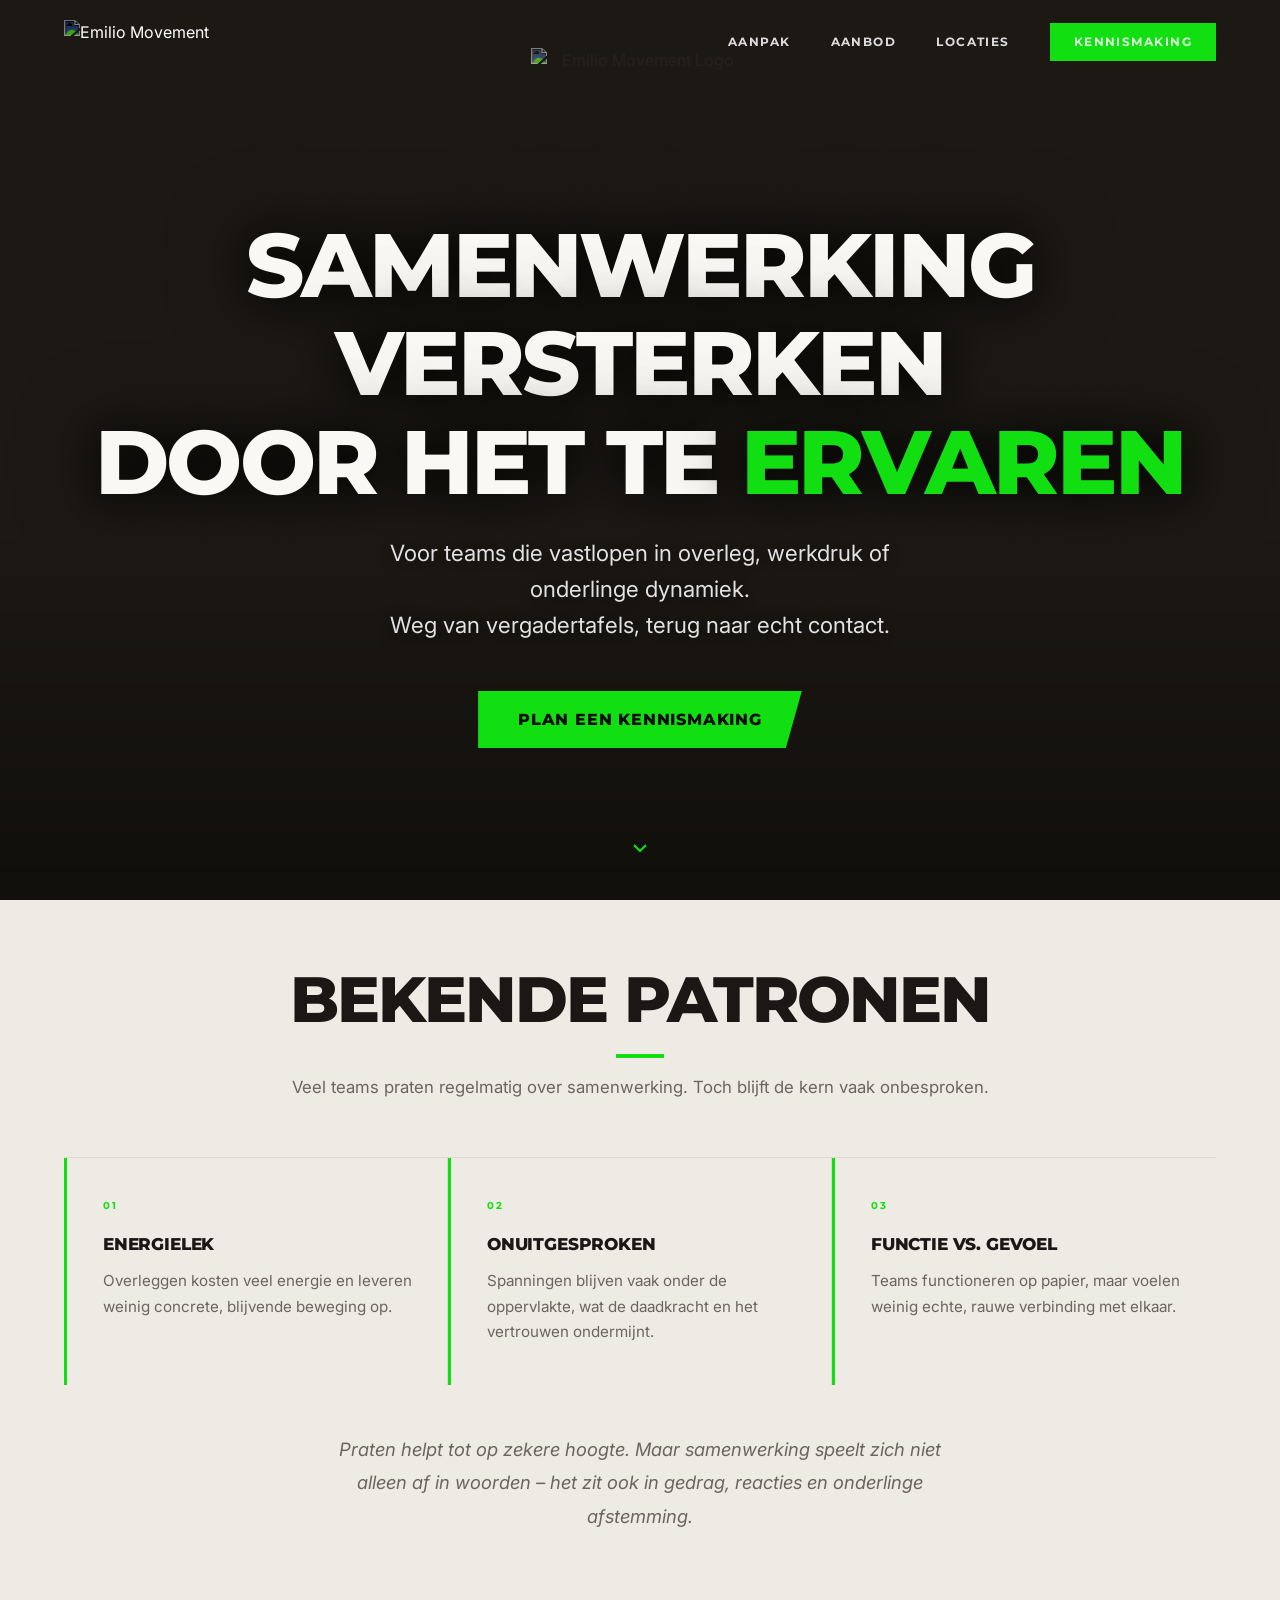
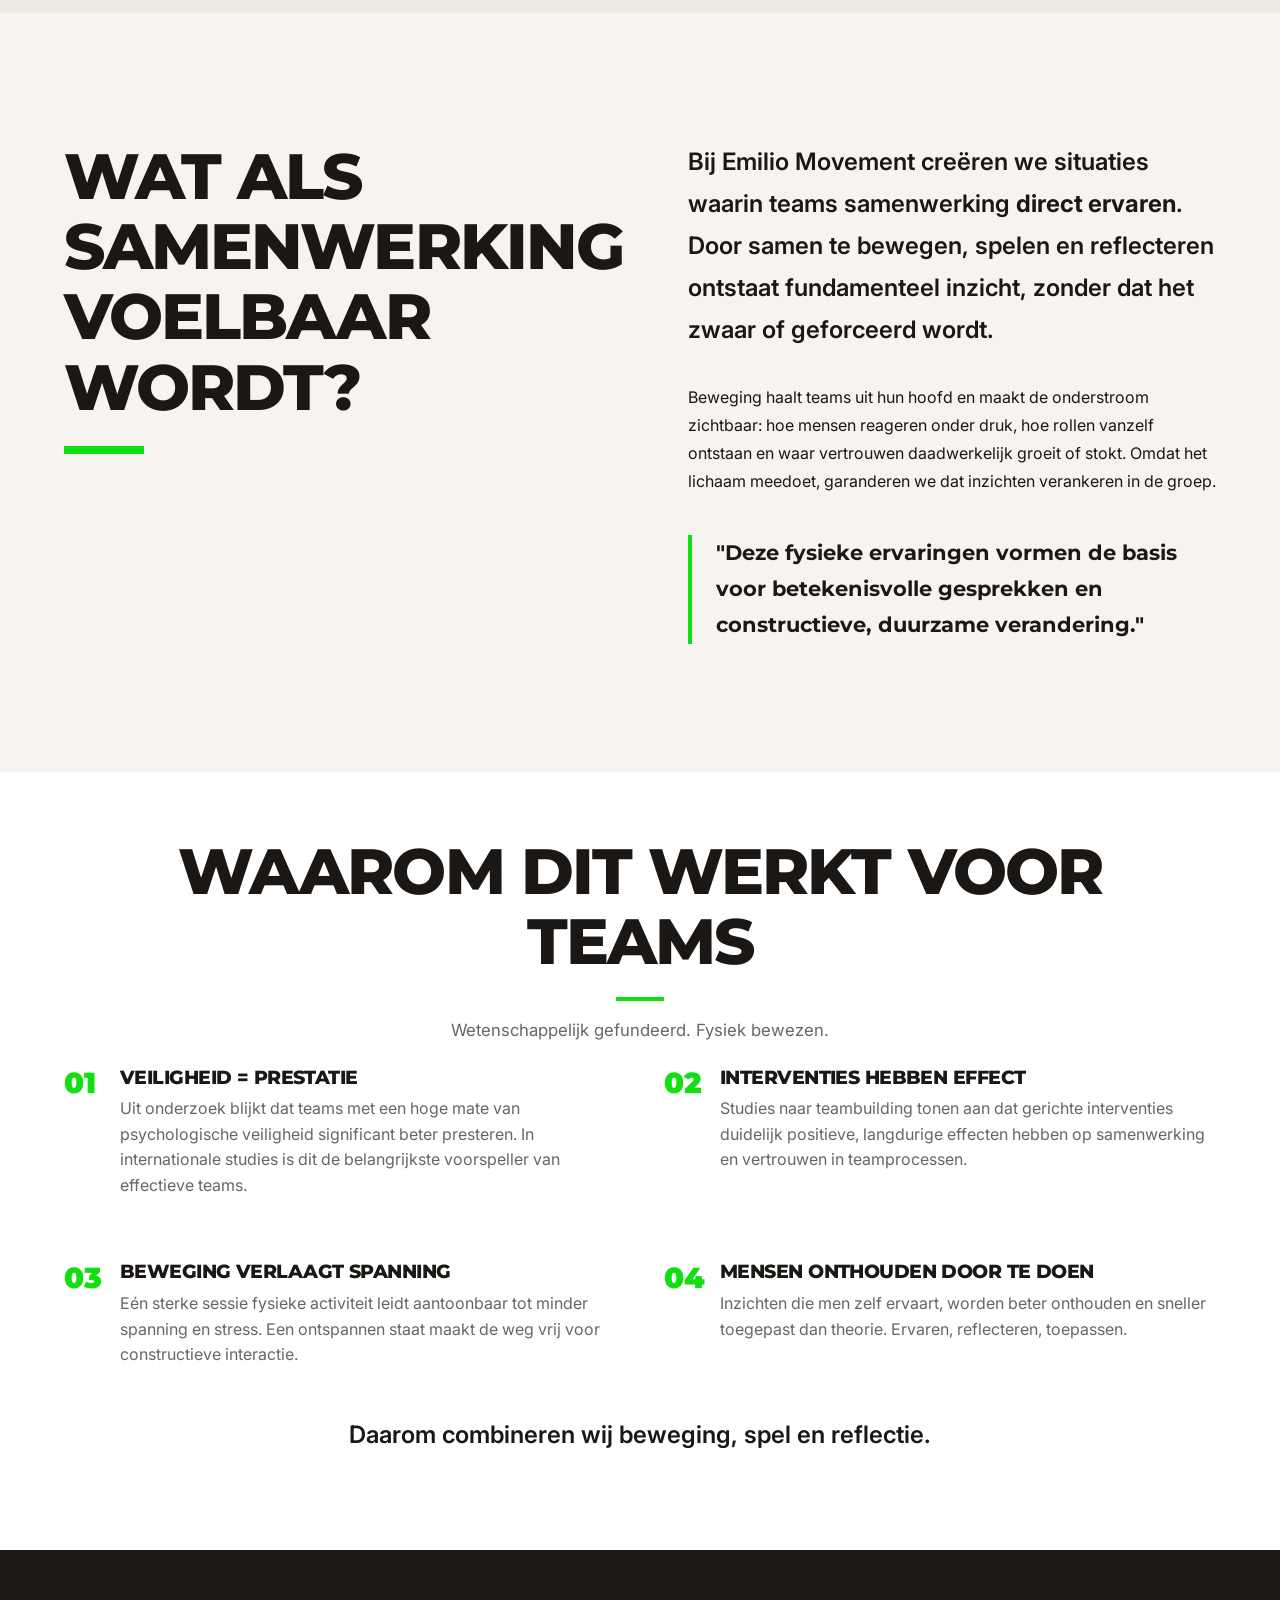
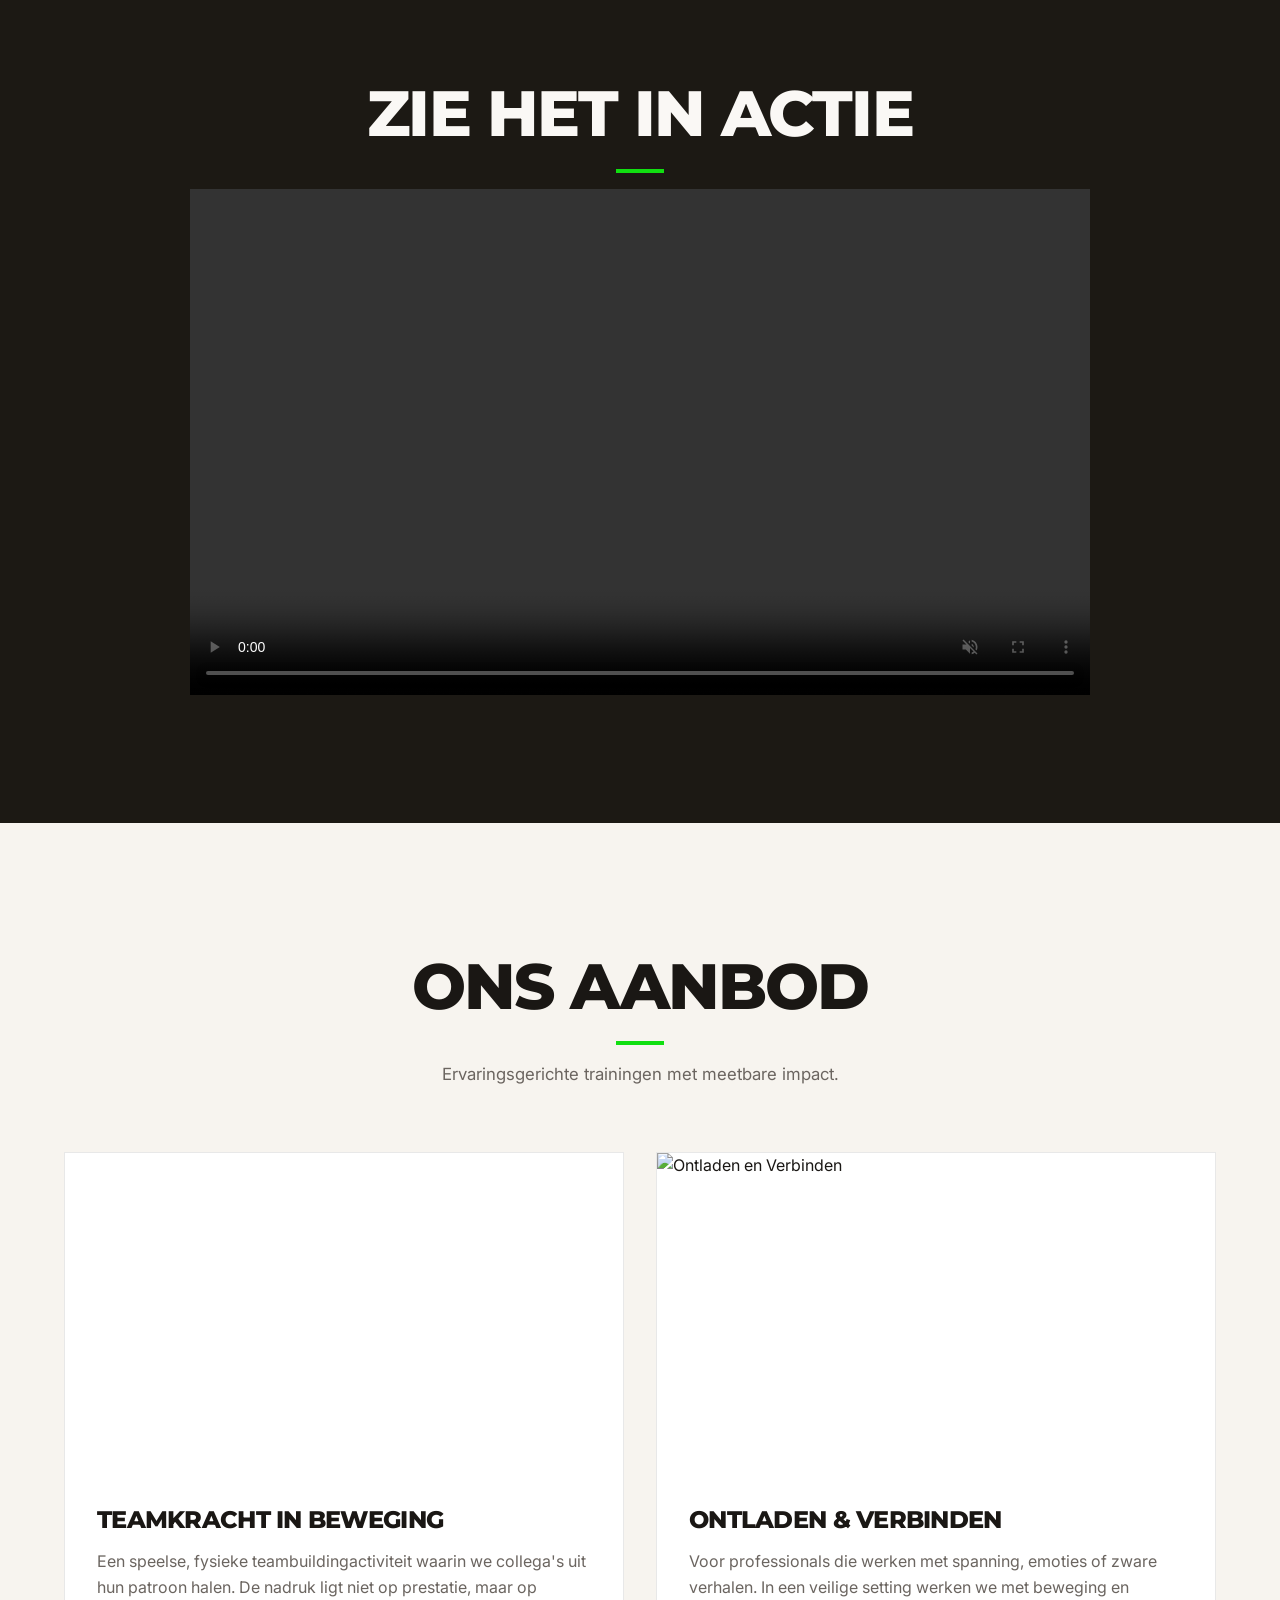
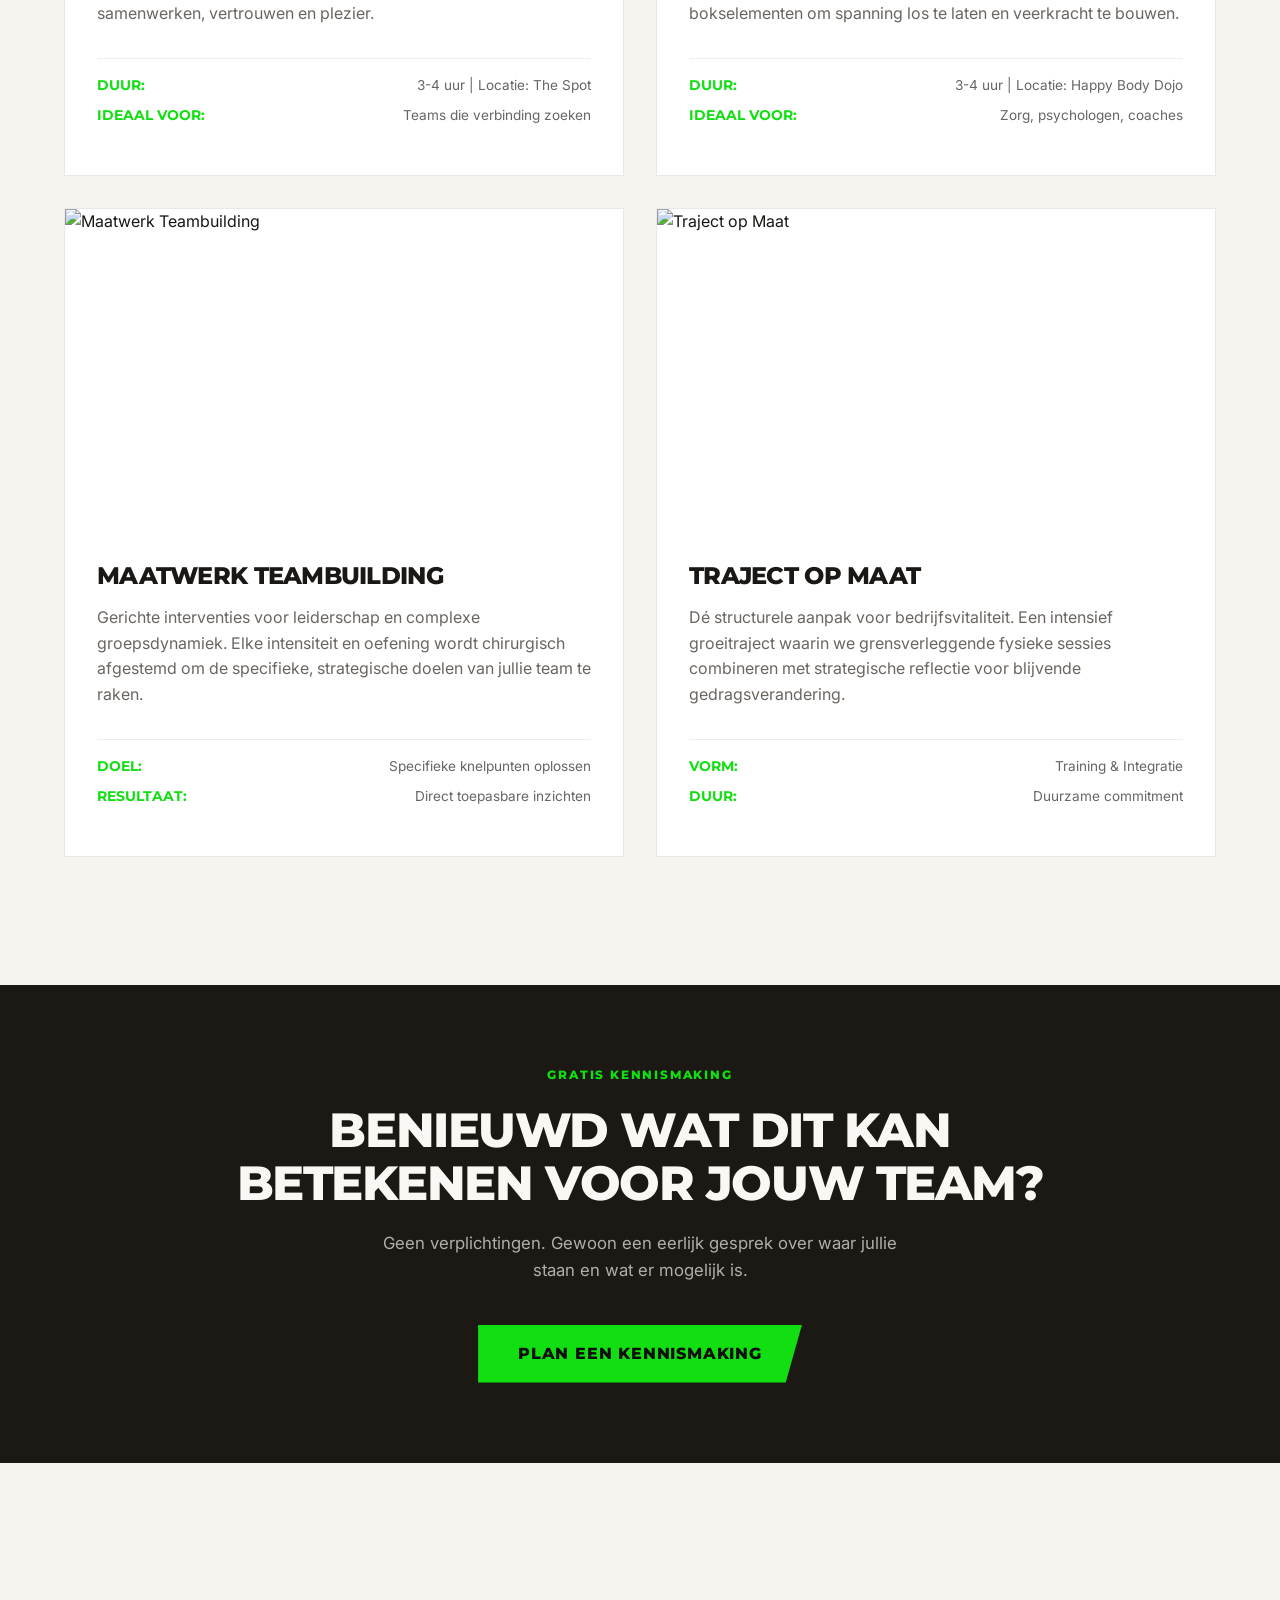
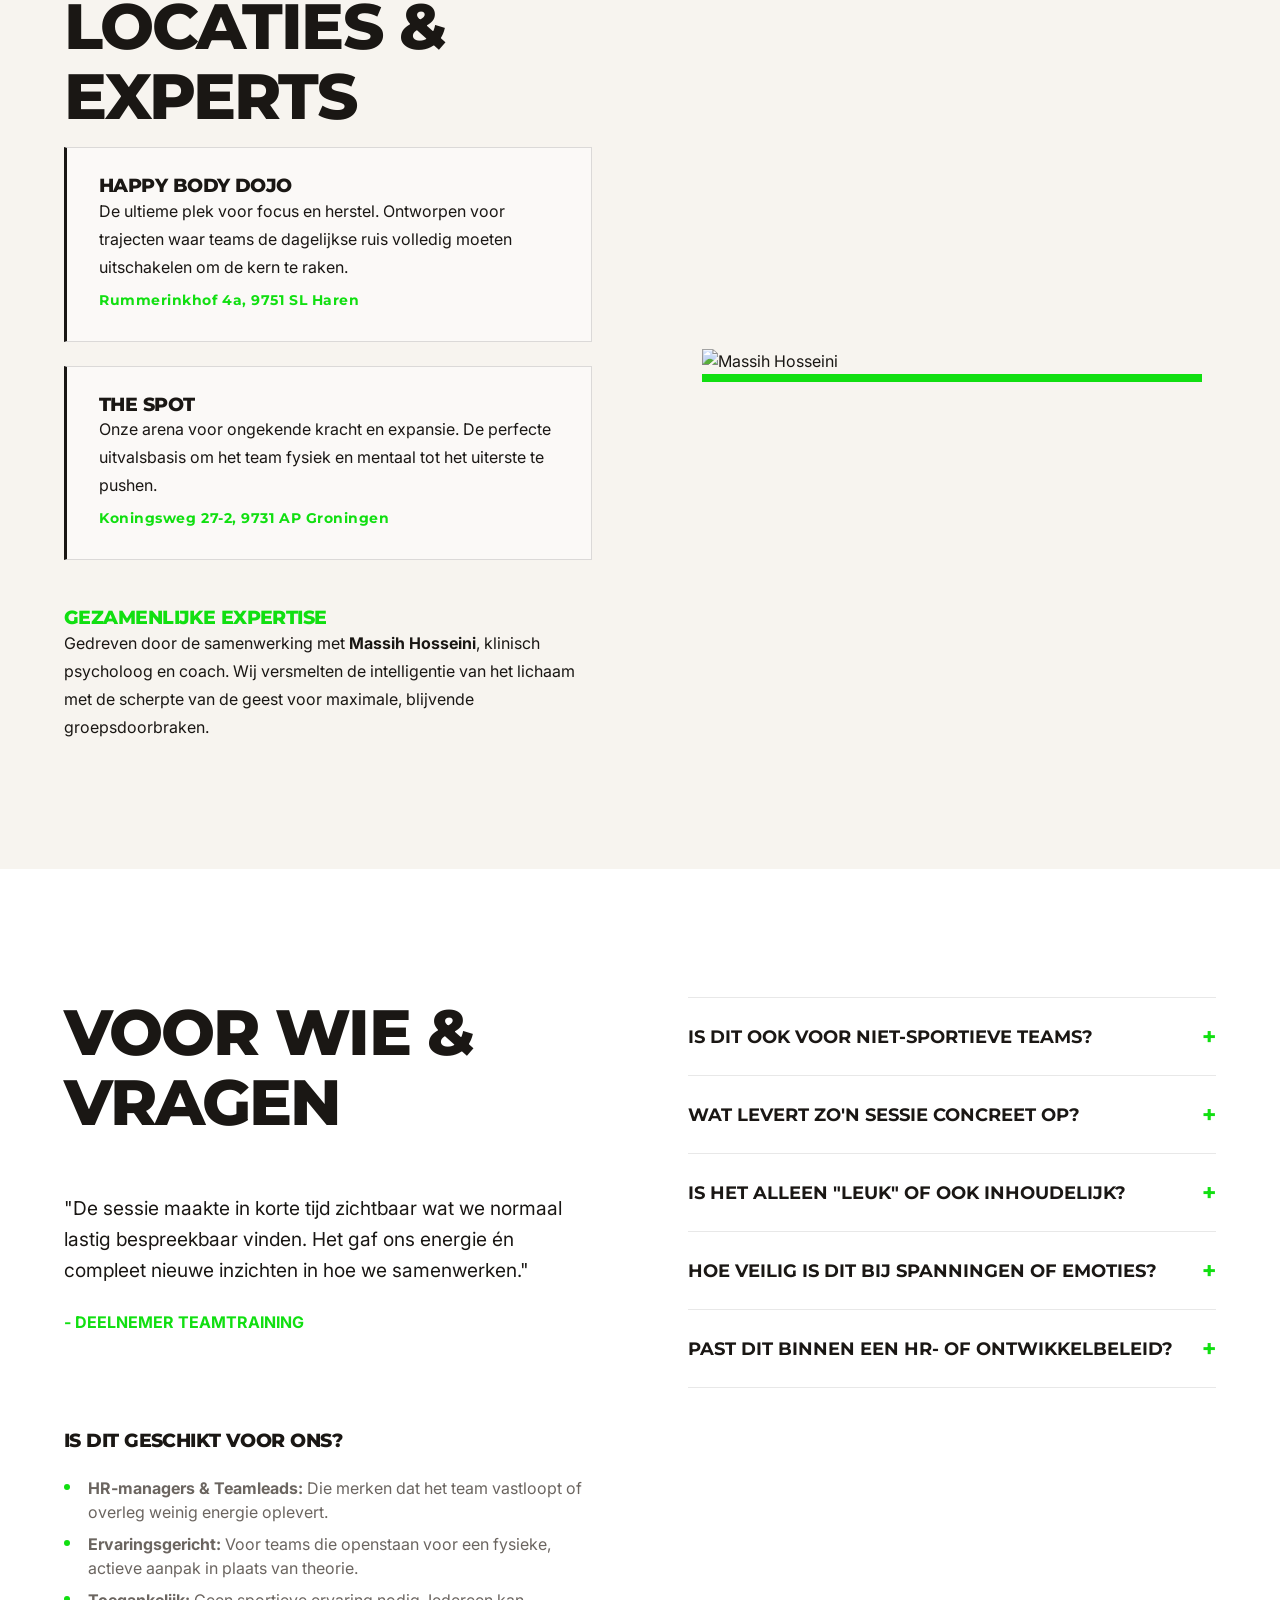
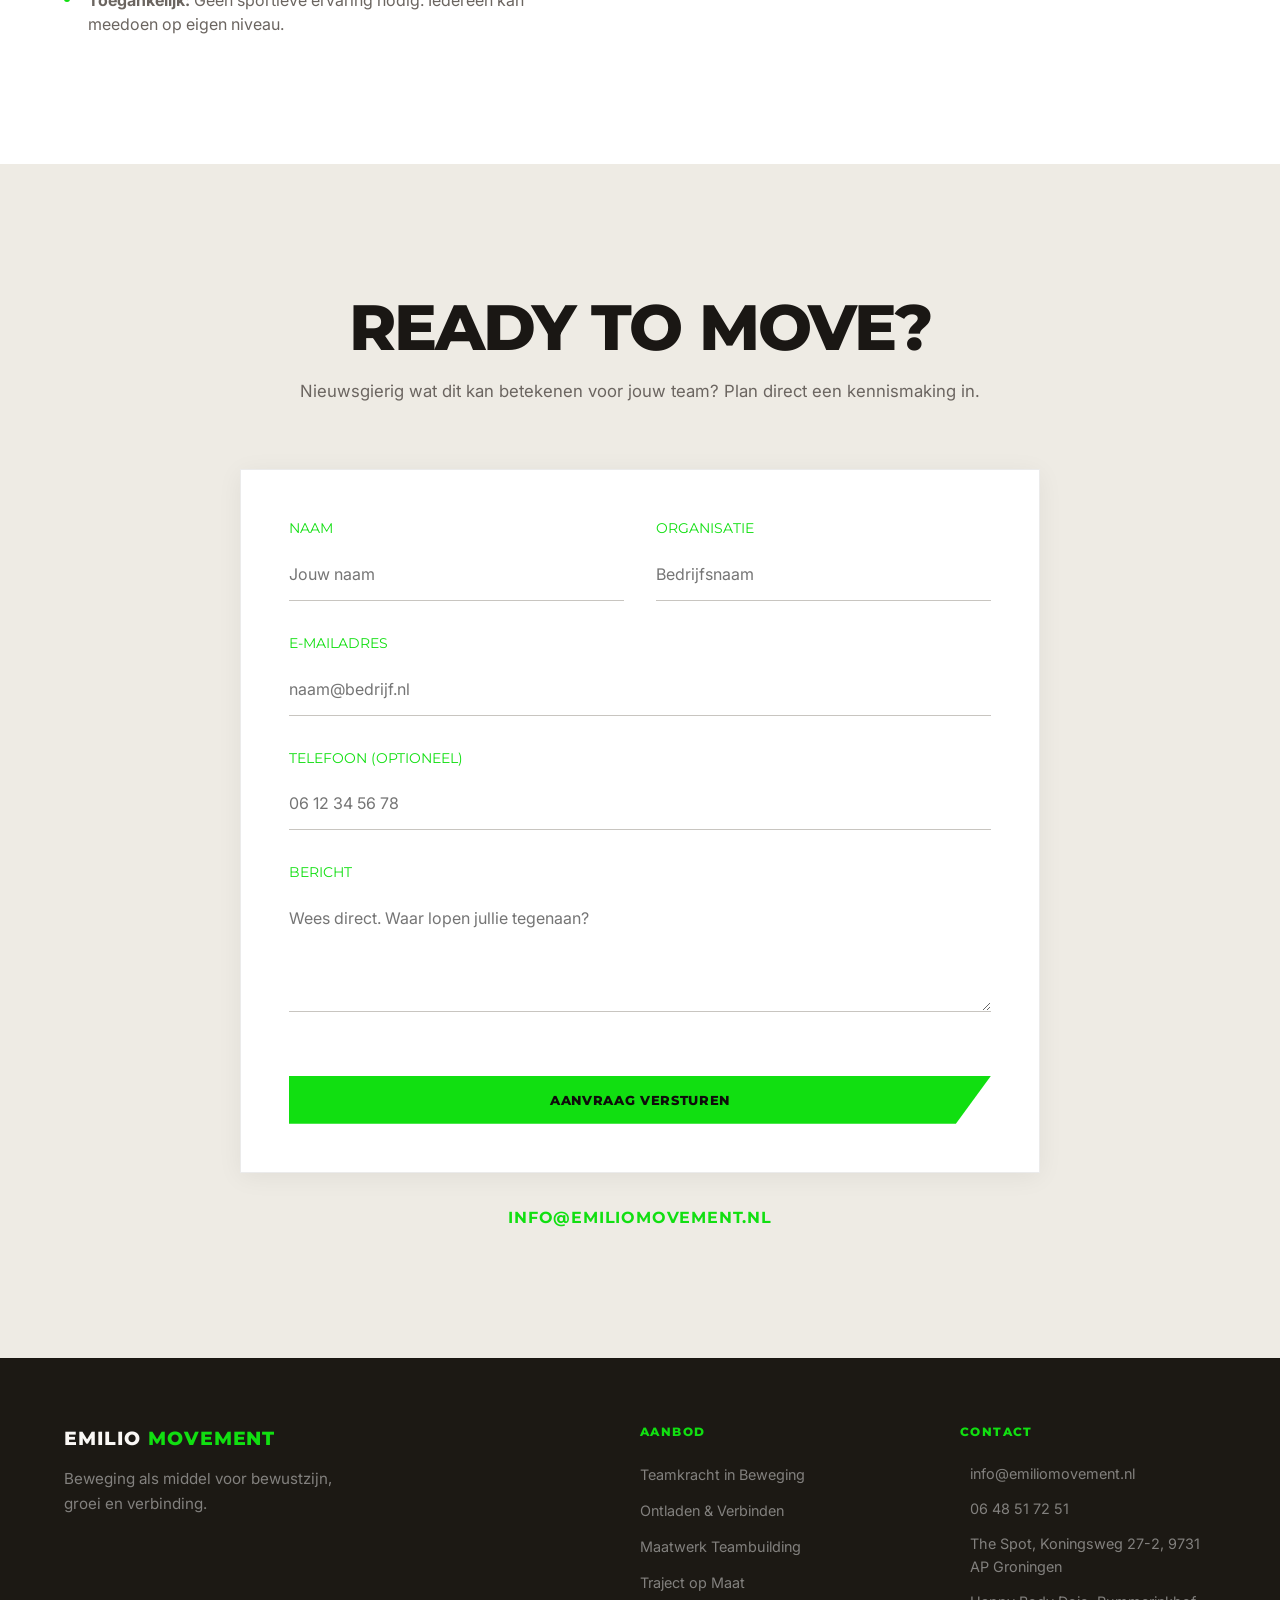
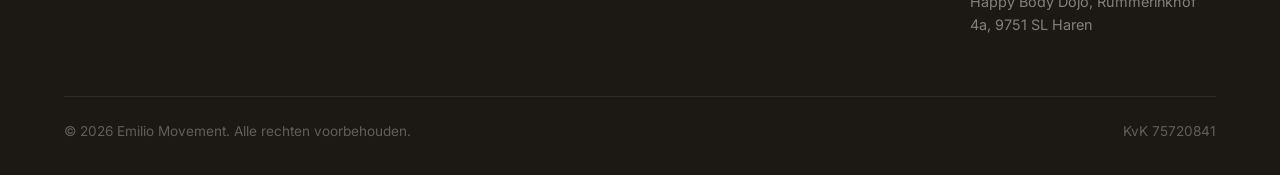
==== commit 7c8792e2: "Fix form label and nav logo transparency - Rename last form field label to "BERICHT" - Move mix-blen" ====
--- a/index.html
+++ b/index.html
@@ -424,7 +424,7 @@
                         </div>
 
                         <div class="form-group">
-                            <label for="message">WAT IS DE GROOTSTE UITDAGING VAN HET TEAM?</label>
+                            <label for="message">BERICHT</label>
                             <textarea id="message" name="message" rows="4" required
                                 placeholder="Wees direct. Waar lopen jullie tegenaan?"></textarea>
                         </div>
--- a/css/style.css
+++ b/css/style.css
@@ -233,7 +233,6 @@
     opacity: 0;
     pointer-events: none;
     transition: opacity 0.3s ease;
-    mix-blend-mode: screen;
 }
 
 .site-header.scrolled .nav-logo {
@@ -245,6 +244,7 @@
     height: 44px;
     width: auto;
     filter: invert(1) hue-rotate(180deg) brightness(1.2);
+    mix-blend-mode: screen;
 }
 
 .nav-links {
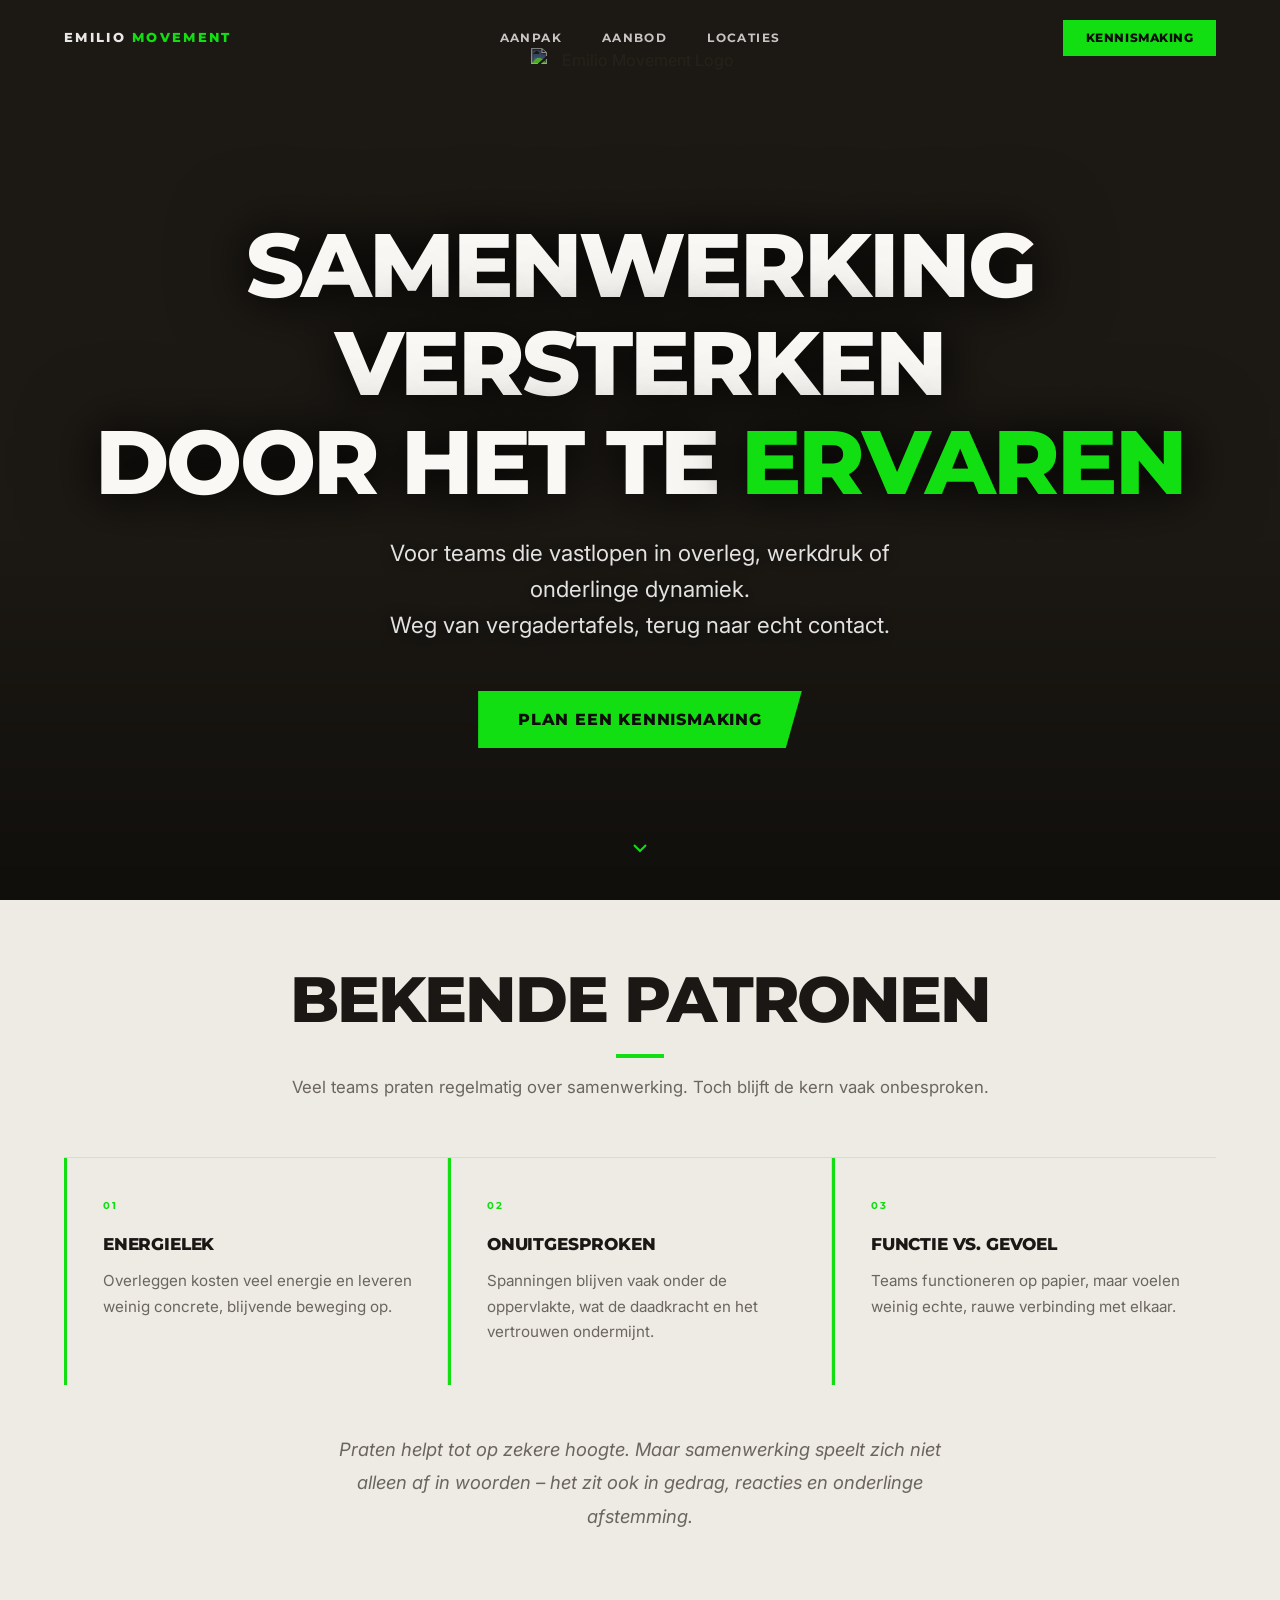
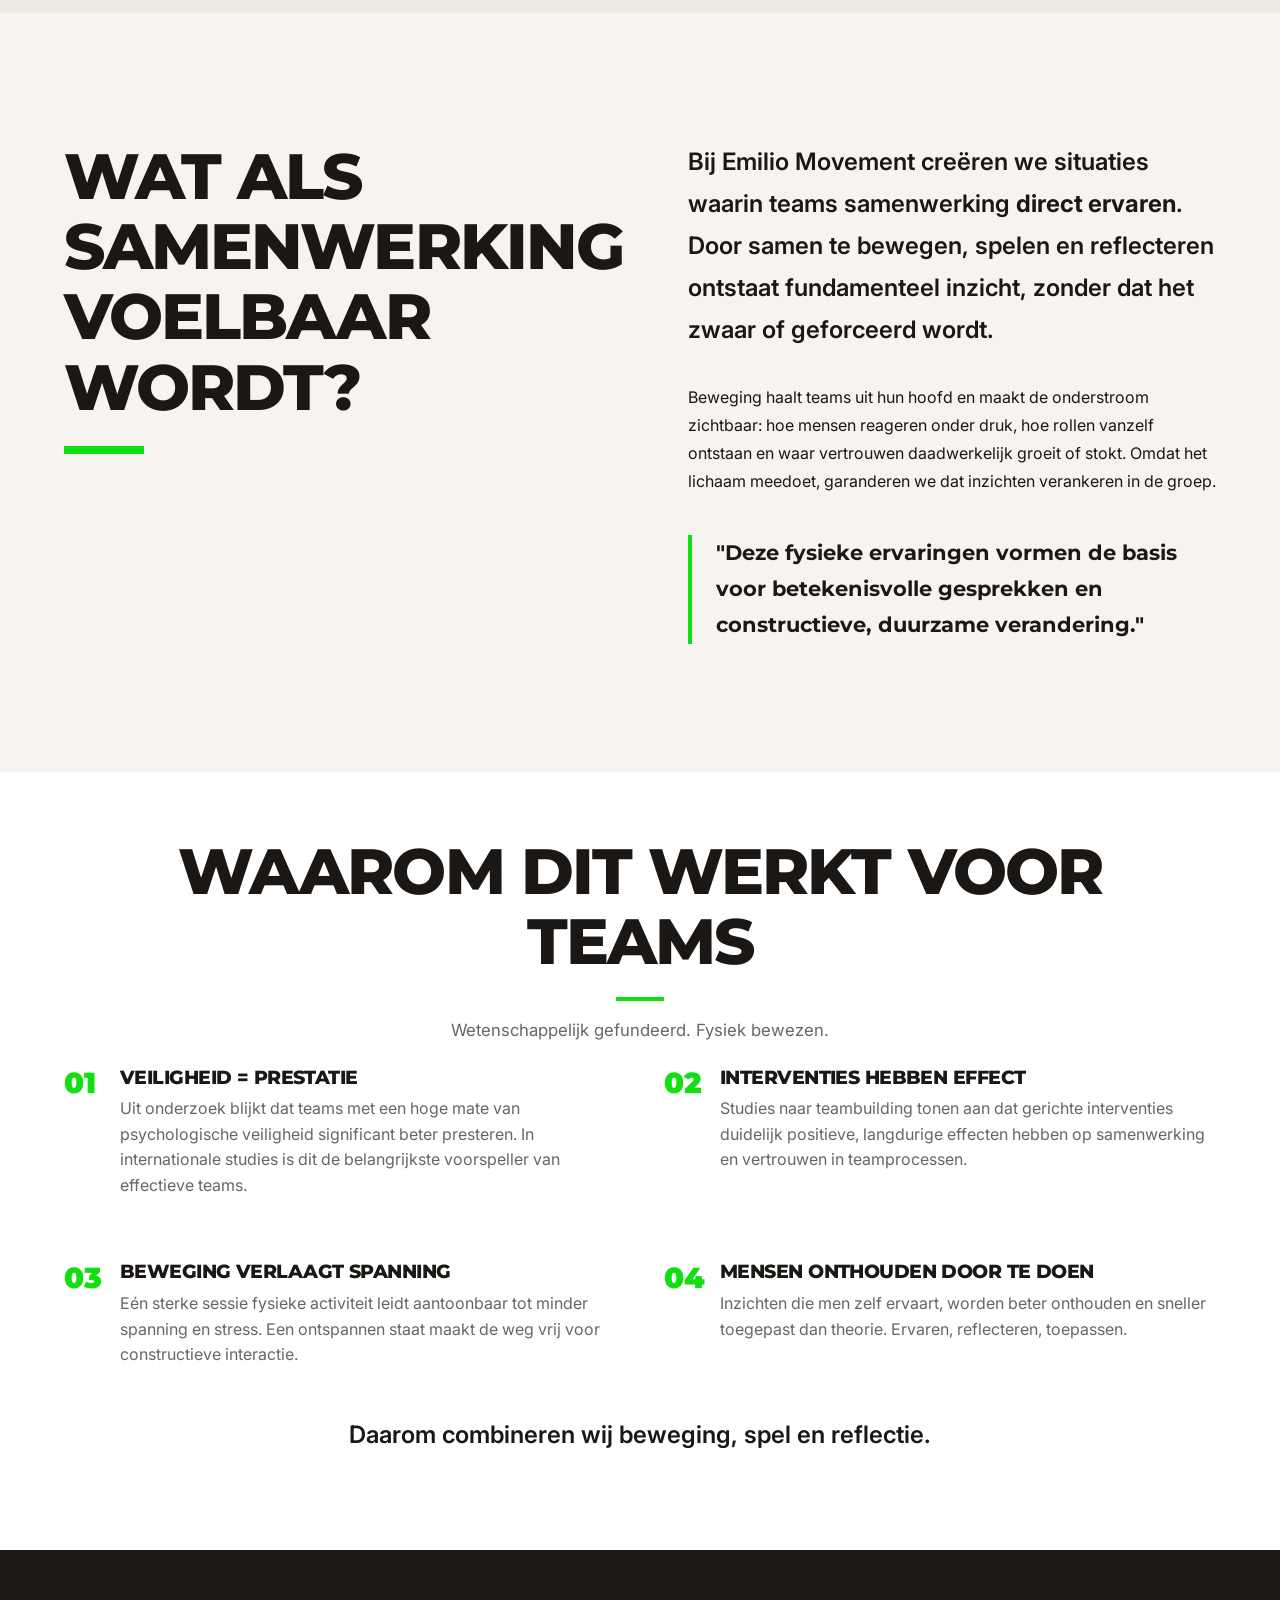
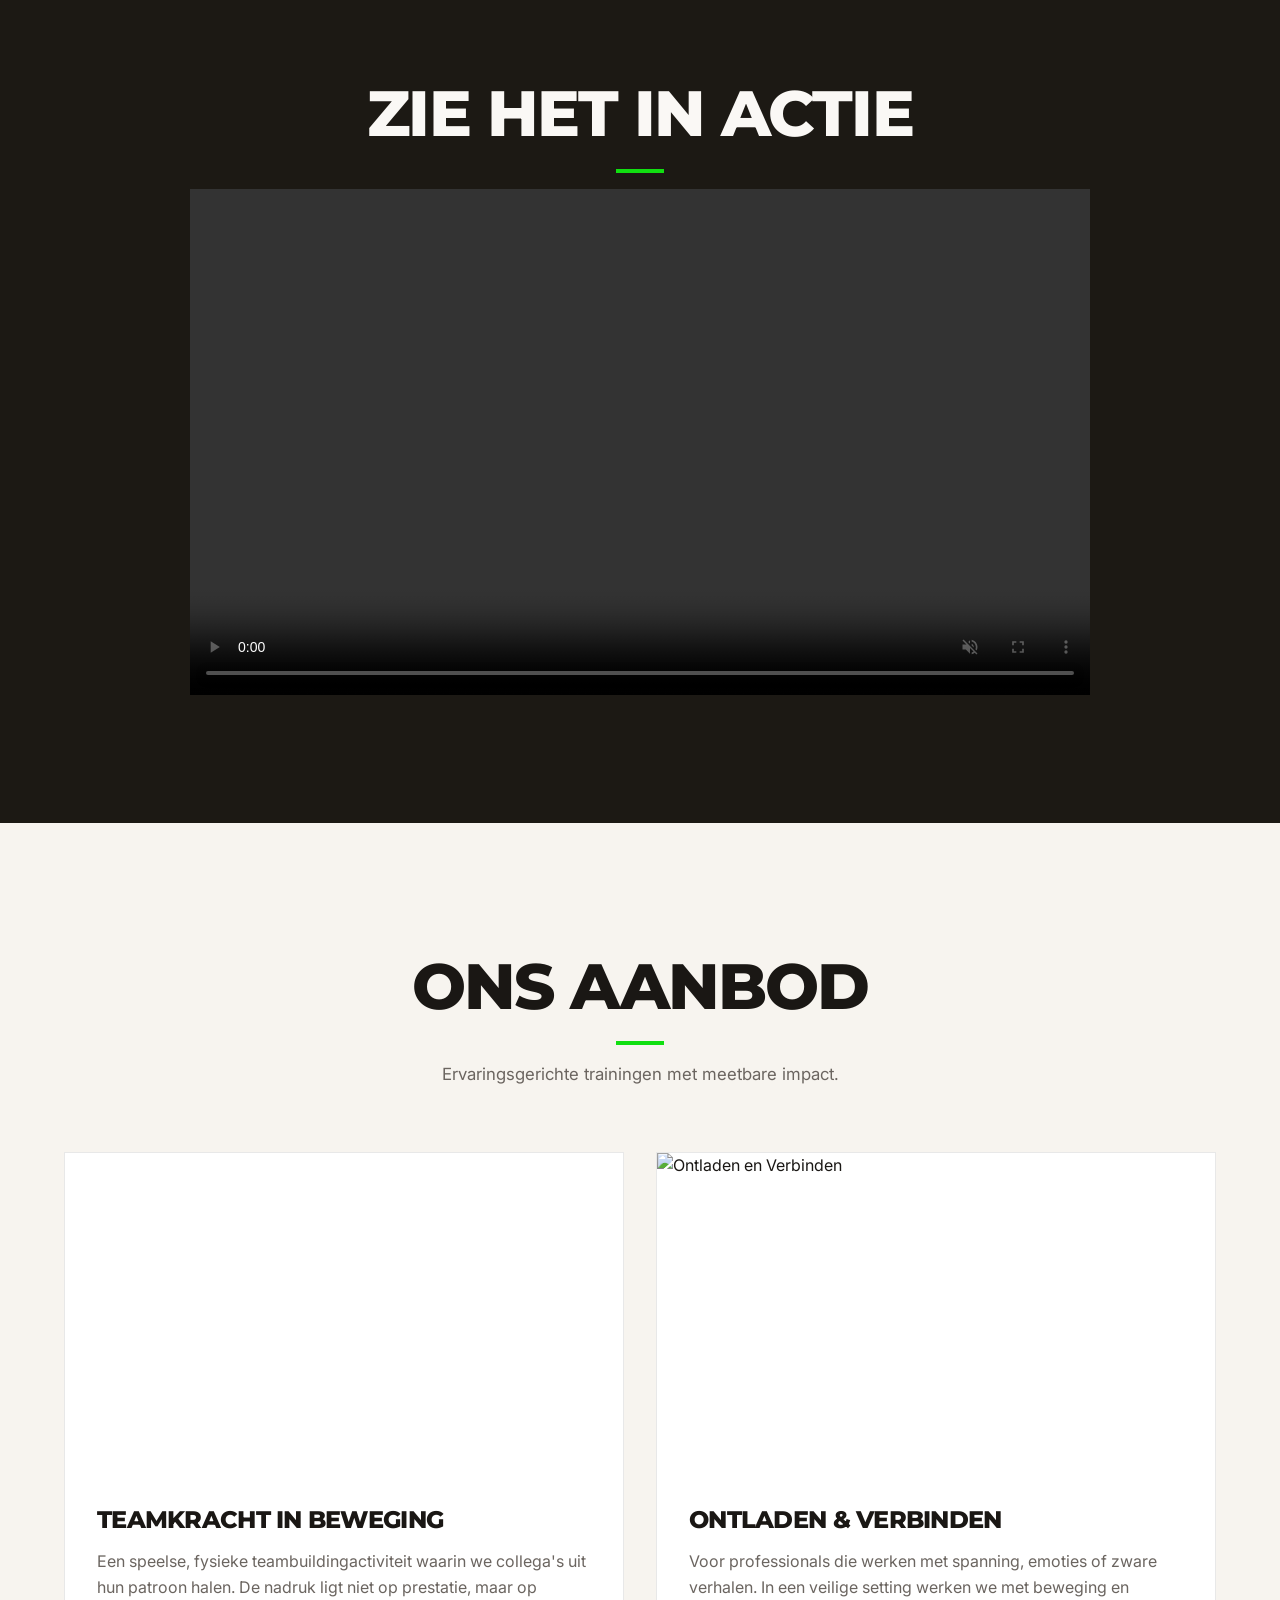
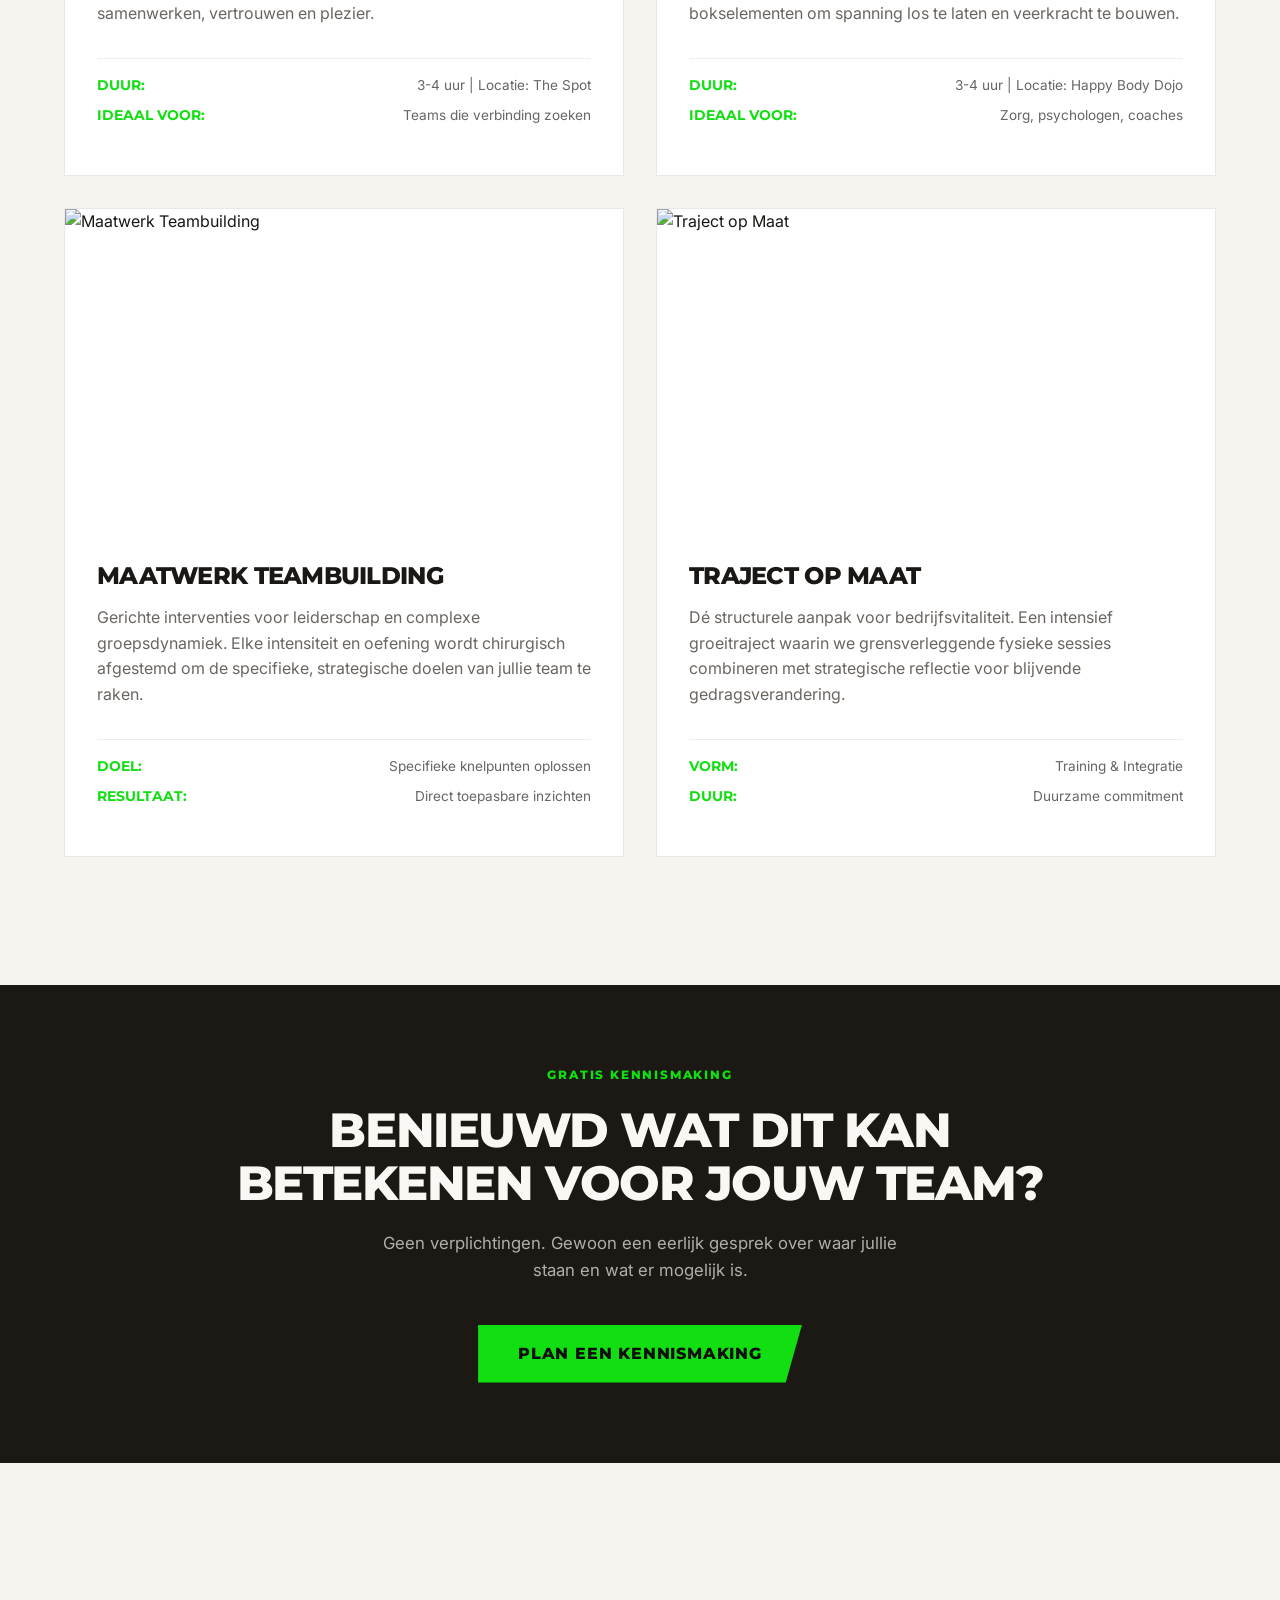
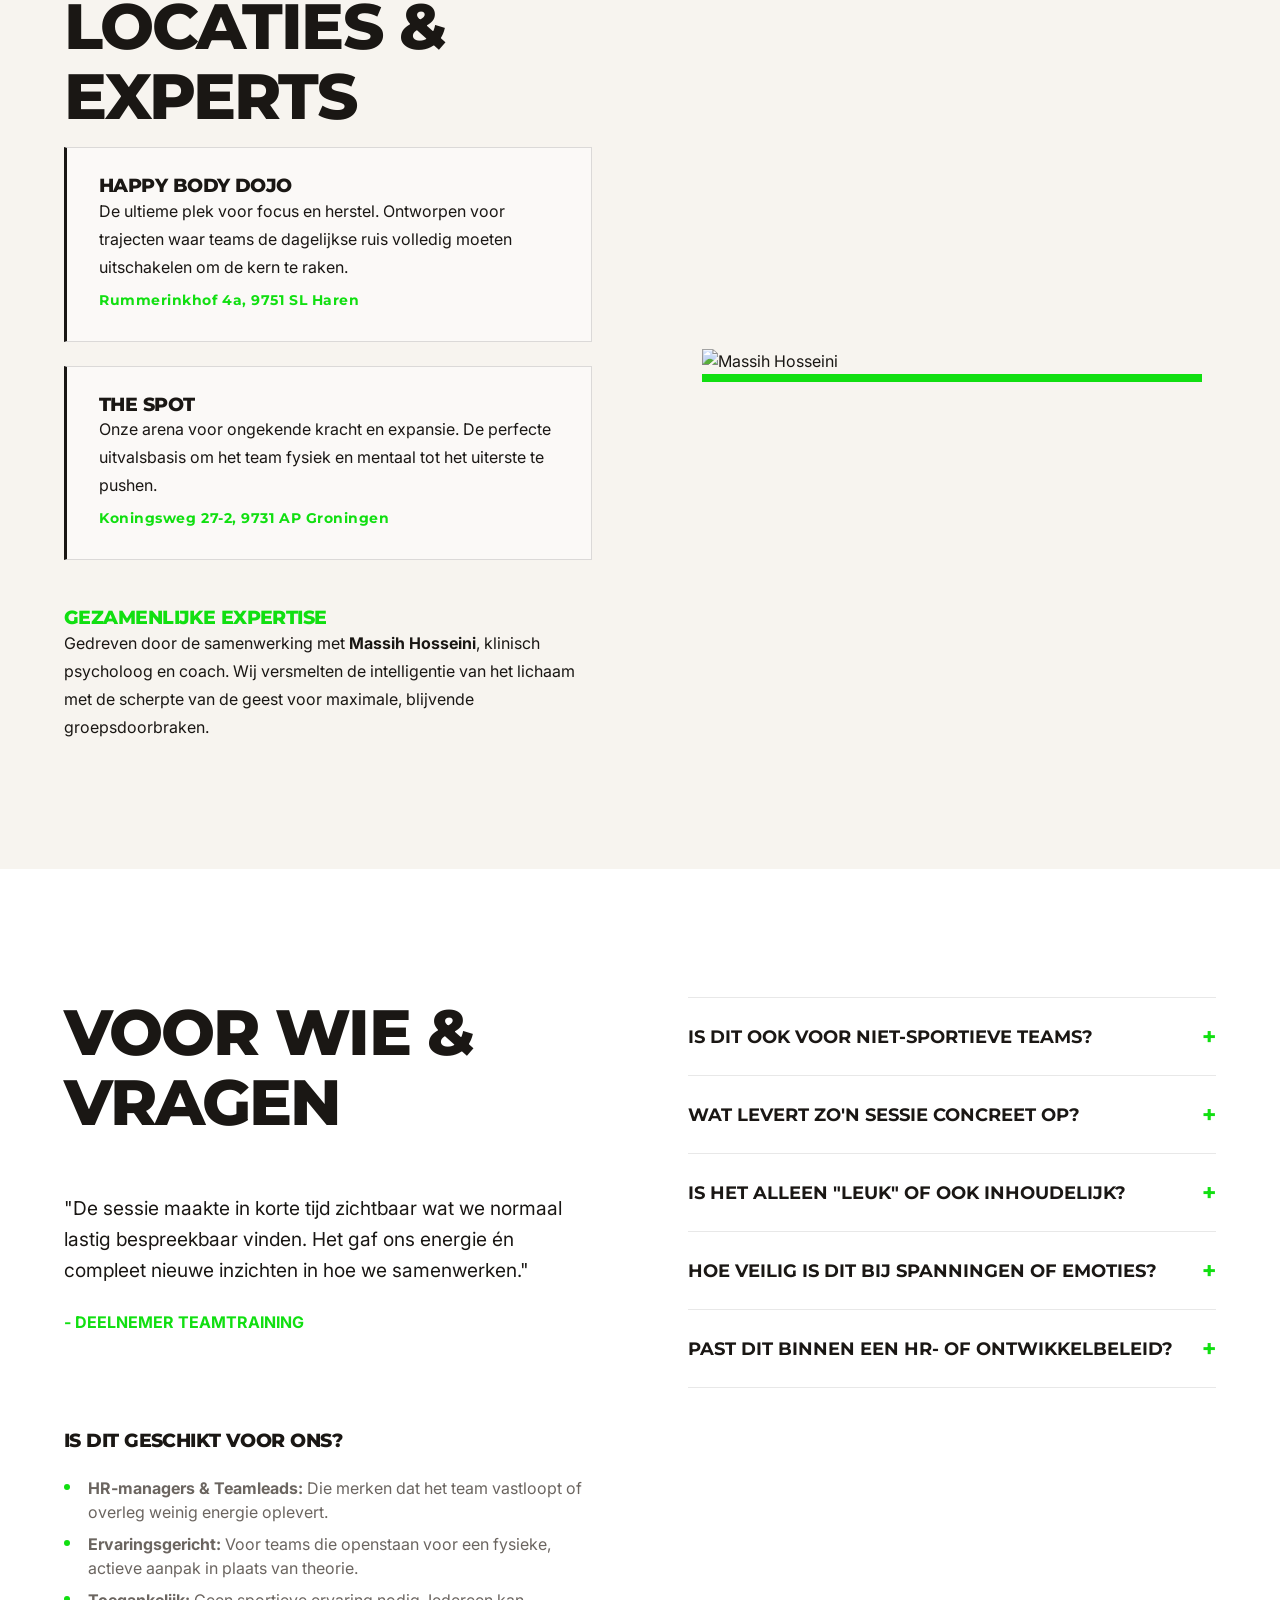
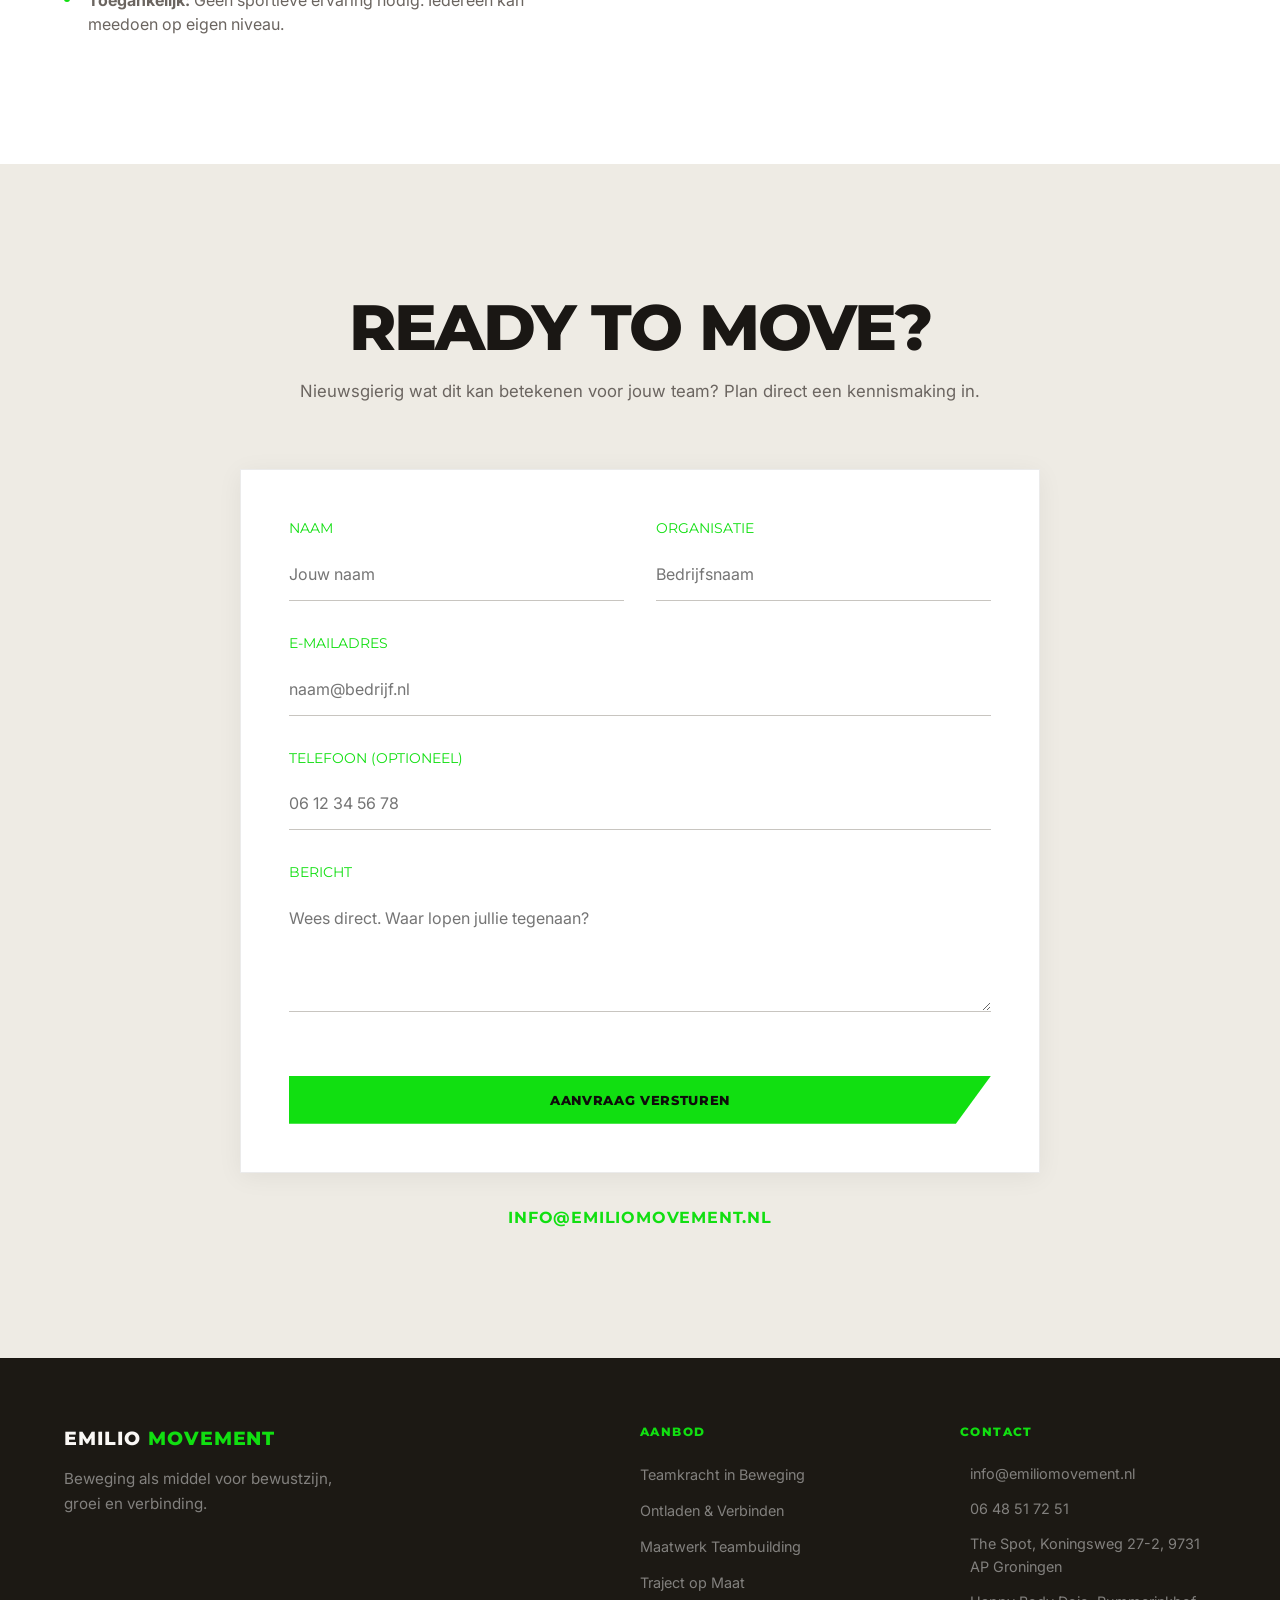
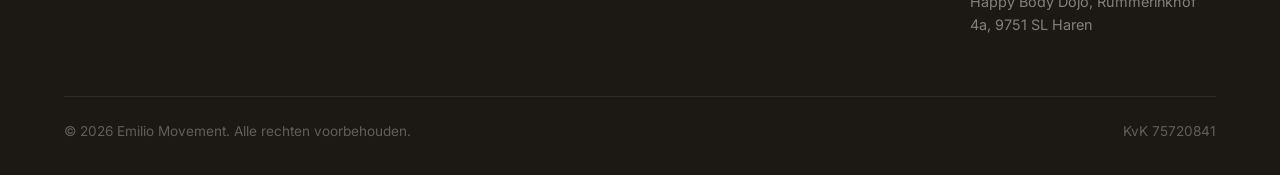
==== commit 9047ef92: "Redesign nav: centered links, text logo, clean layout - Replace image logo with text "EMILIO MOVEMEN" ====
--- a/index.html
+++ b/index.html
@@ -19,17 +19,20 @@
     <header class="site-header">
         <nav class="site-nav container">
             <a href="index.html" class="nav-logo">
-                <img src="https://images.squarespace-cdn.com/content/695bad7e0da3646edc4b3de0/502bee57-0e1c-41d8-a417-192d8d9869ef/Emlio+movement+logo.webp?content-type=image%2Fwebp" alt="Emilio Movement" class="nav-logo-img">
+                EMILIO <span>MOVEMENT</span>
             </a>
             <div class="nav-links">
                 <a href="#probleemherkenning" class="nav-link">Aanpak</a>
                 <a href="#diensten" class="nav-link">Aanbod</a>
                 <a href="#locaties" class="nav-link">Locaties</a>
-                <a href="#contact" class="nav-link btn-neon nav-cta">Kennismaking</a>
-            </div>
-            <button class="mobile-menu-btn" aria-label="Menu openen">
-                <i data-lucide="menu"></i>
-            </button>
+                <a href="#contact" class="btn-neon nav-cta nav-overlay-cta">Kennismaking</a>
+            </div>
+            <div class="nav-right">
+                <a href="#contact" class="btn-neon nav-cta nav-desktop-cta">Kennismaking</a>
+                <button class="mobile-menu-btn" aria-label="Menu openen">
+                    <i data-lucide="menu"></i>
+                </button>
+            </div>
         </nav>
     </header>
 
--- a/css/style.css
+++ b/css/style.css
@@ -214,43 +214,54 @@
 }
 
 .site-header.scrolled {
-    background: rgba(28, 25, 20, 0.96);
-    backdrop-filter: blur(10px);
-    -webkit-backdrop-filter: blur(10px);
+    background: rgba(28, 25, 20, 0.97);
     box-shadow: 0 2px 24px rgba(0, 0, 0, 0.25);
 }
 
+/* Mobile: flex, logo left / hamburger right */
 .site-nav {
     display: flex;
     align-items: center;
     justify-content: space-between;
 }
 
+/* Desktop: 3-column grid — logo | links | cta */
+@media (min-width: 768px) {
+    .site-nav {
+        display: grid;
+        grid-template-columns: 1fr auto 1fr;
+        align-items: center;
+    }
+}
+
 .nav-logo {
-    display: flex;
-    align-items: center;
+    font-family: var(--font-heading);
+    font-size: 0.8rem;
+    font-weight: 800;
+    letter-spacing: 0.18em;
+    text-transform: uppercase;
     text-decoration: none;
+    color: rgba(255, 255, 255, 0.9);
+    white-space: nowrap;
     opacity: 0;
     pointer-events: none;
     transition: opacity 0.3s ease;
 }
 
+.nav-logo span {
+    color: var(--color-neon);
+}
+
 .site-header.scrolled .nav-logo {
     opacity: 1;
     pointer-events: auto;
-}
-
-.nav-logo-img {
-    height: 44px;
-    width: auto;
-    filter: invert(1) hue-rotate(180deg) brightness(1.2);
-    mix-blend-mode: screen;
 }
 
 .nav-links {
     display: none;
     align-items: center;
     gap: 2.5rem;
+    justify-content: center;
 }
 
 @media (min-width: 768px) {
@@ -260,10 +271,10 @@
 }
 
 .nav-link {
-    color: rgba(255, 255, 255, 0.85);
+    color: rgba(255, 255, 255, 0.75);
     text-decoration: none;
     font-family: var(--font-heading);
-    font-size: 0.75rem;
+    font-size: 0.72rem;
     font-weight: 700;
     letter-spacing: 0.12em;
     text-transform: uppercase;
@@ -275,10 +286,33 @@
     color: var(--color-neon);
 }
 
+.nav-right {
+    display: flex;
+    align-items: center;
+    gap: 1rem;
+    justify-content: flex-end;
+}
+
 .nav-cta {
-    padding: 0.6rem 1.5rem;
+    padding: 0.55rem 1.4rem;
     clip-path: none !important;
-    font-size: 0.75rem;
+    font-size: 0.72rem;
+}
+
+/* Desktop-only CTA (in nav-right) */
+.nav-desktop-cta {
+    display: none;
+}
+
+@media (min-width: 768px) {
+    .nav-desktop-cta {
+        display: inline-flex;
+    }
+}
+
+/* Overlay-only CTA (inside nav-links) — hidden in desktop row */
+.nav-overlay-cta {
+    display: none;
 }
 
 .mobile-menu-btn {
@@ -319,6 +353,12 @@
 .nav-links.open .nav-link {
     font-size: 1.5rem;
     letter-spacing: 0.05em;
+    color: rgba(255, 255, 255, 0.85);
+}
+
+/* Show CTA in mobile overlay */
+.nav-links.open .nav-overlay-cta {
+    display: inline-flex;
 }
 
 /* =========================================================================
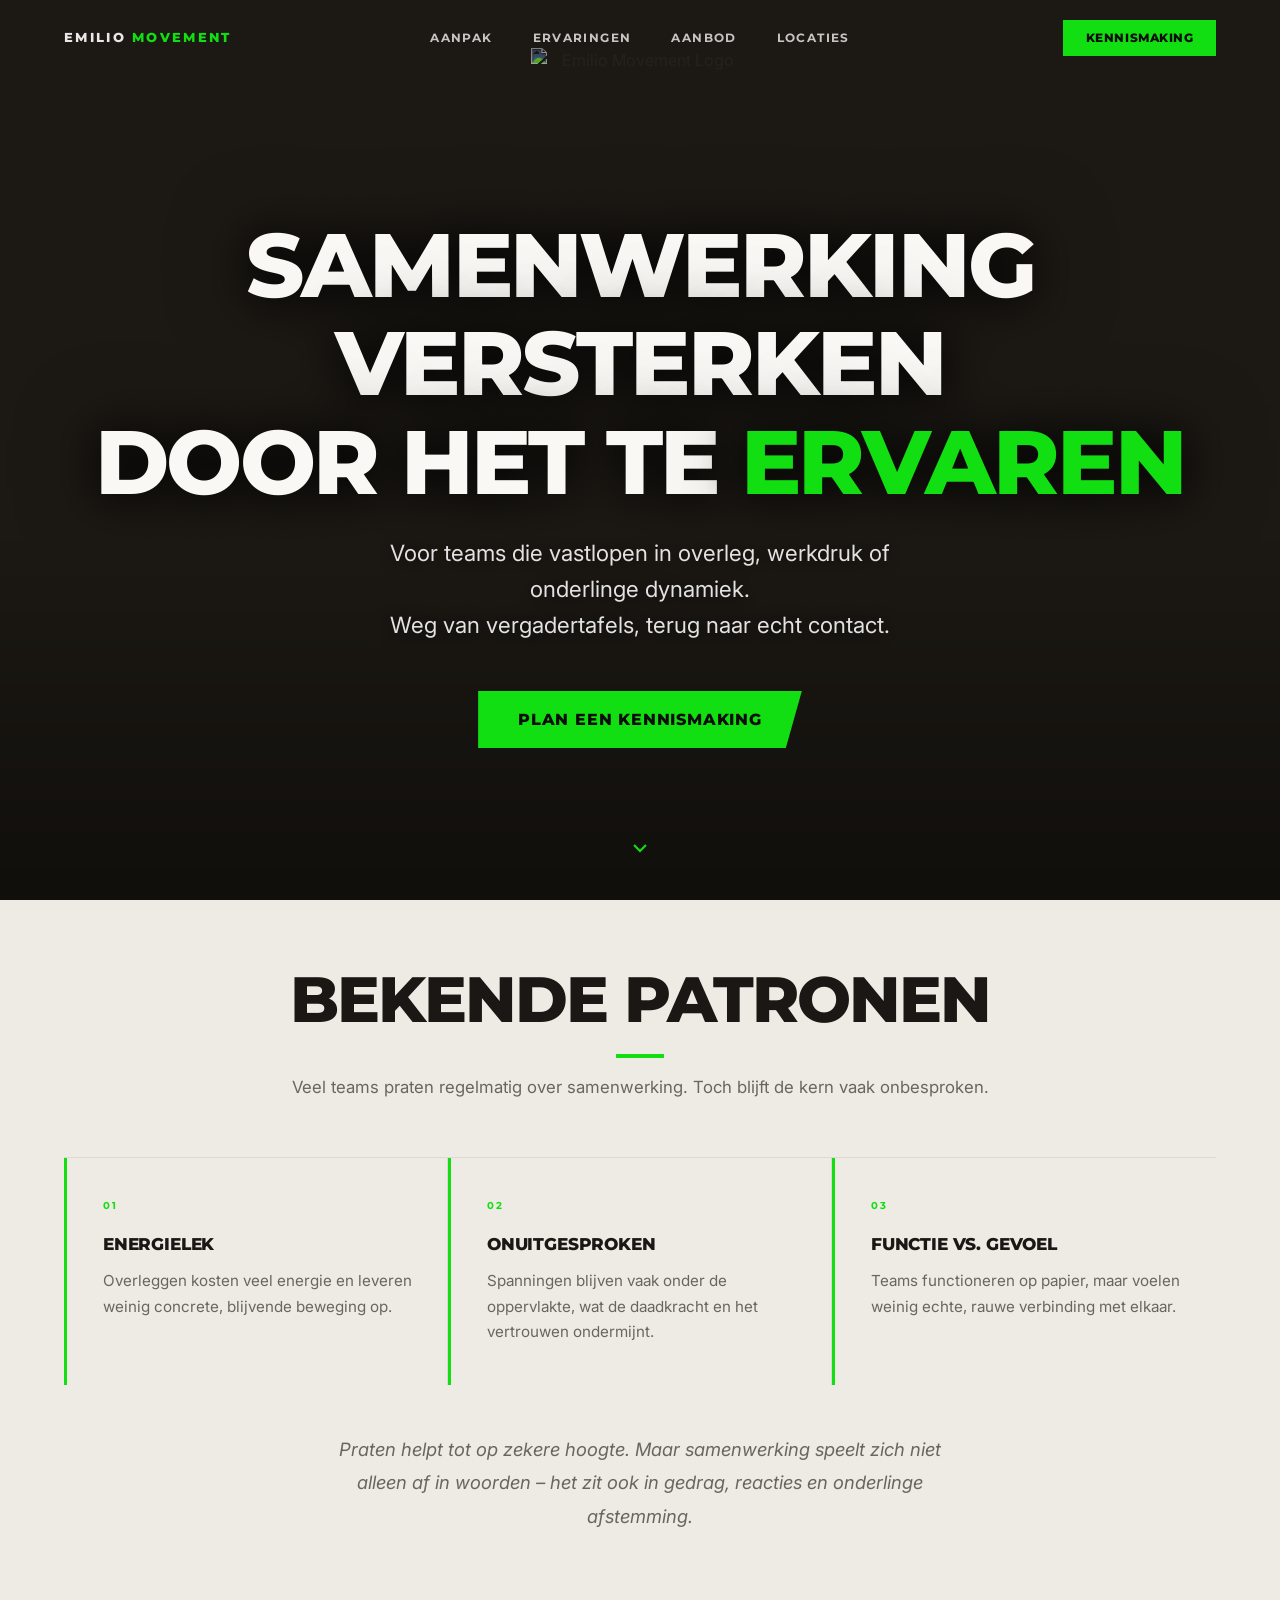
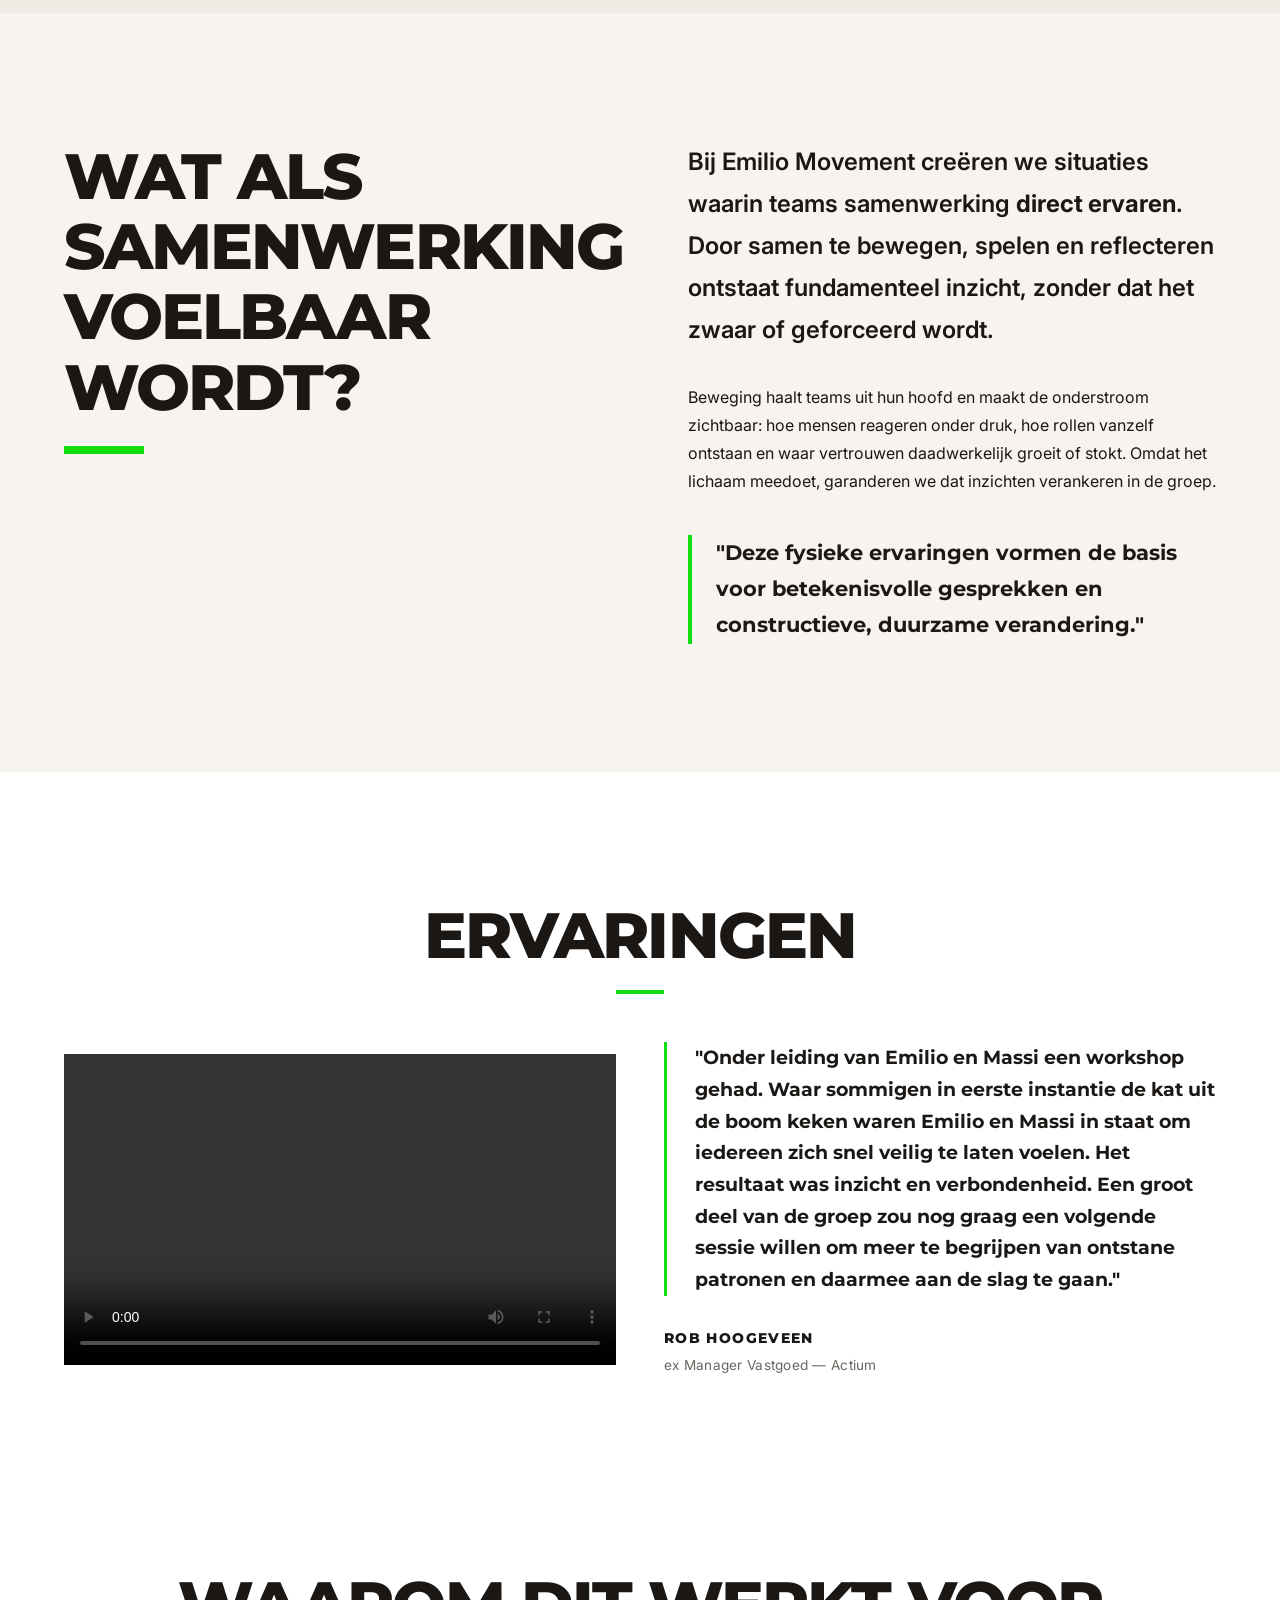
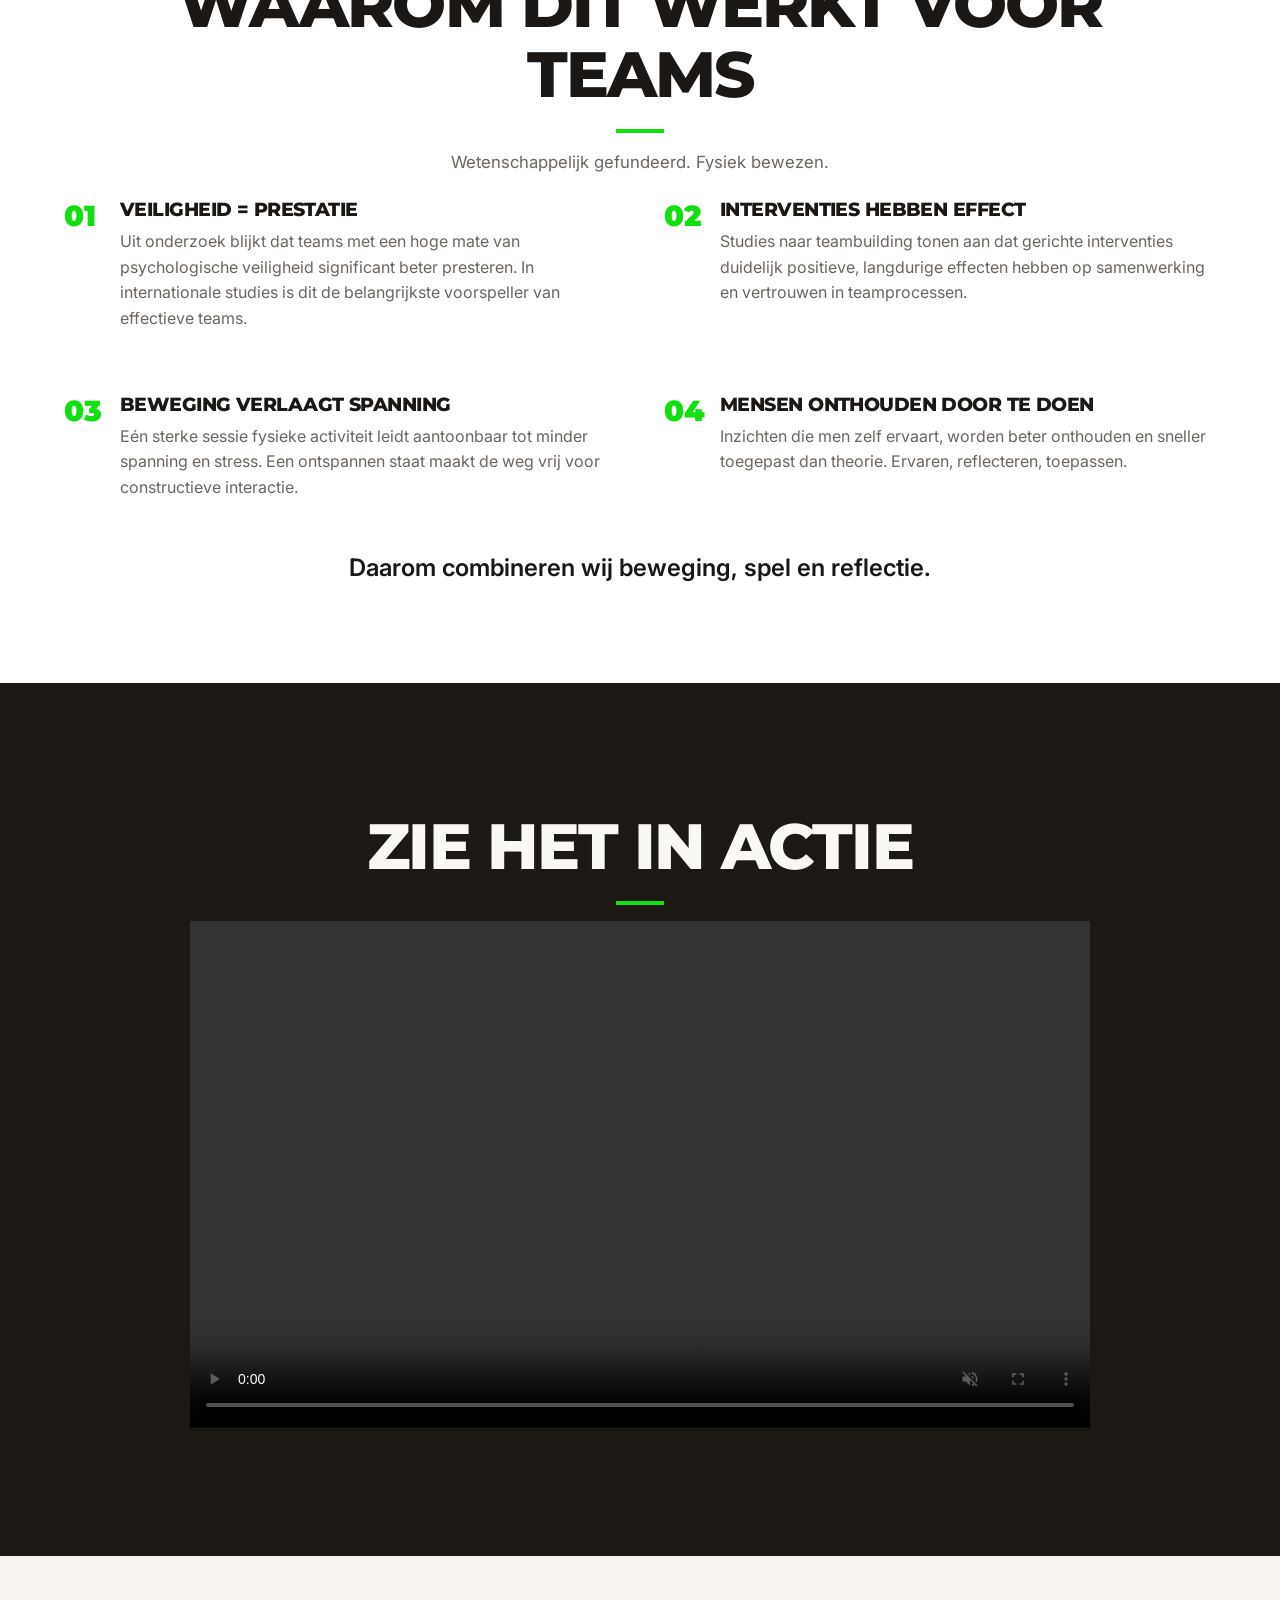
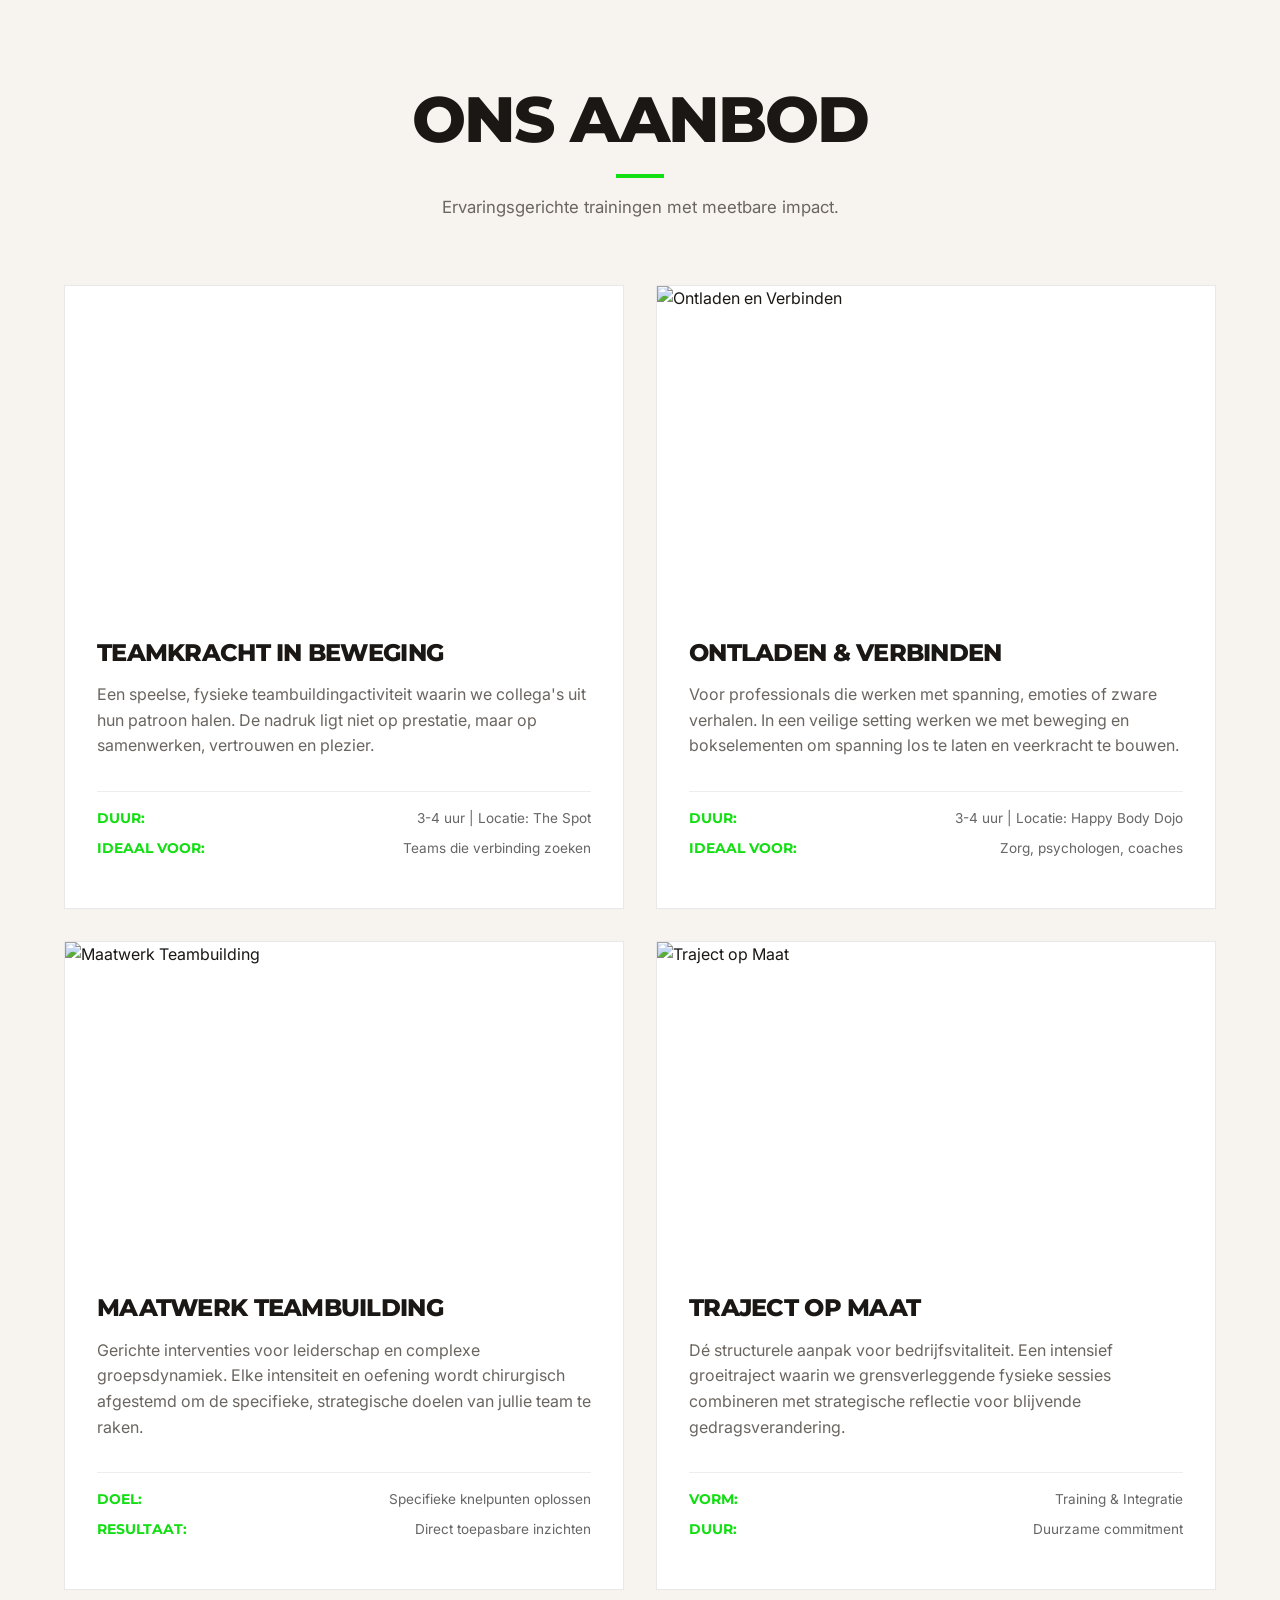
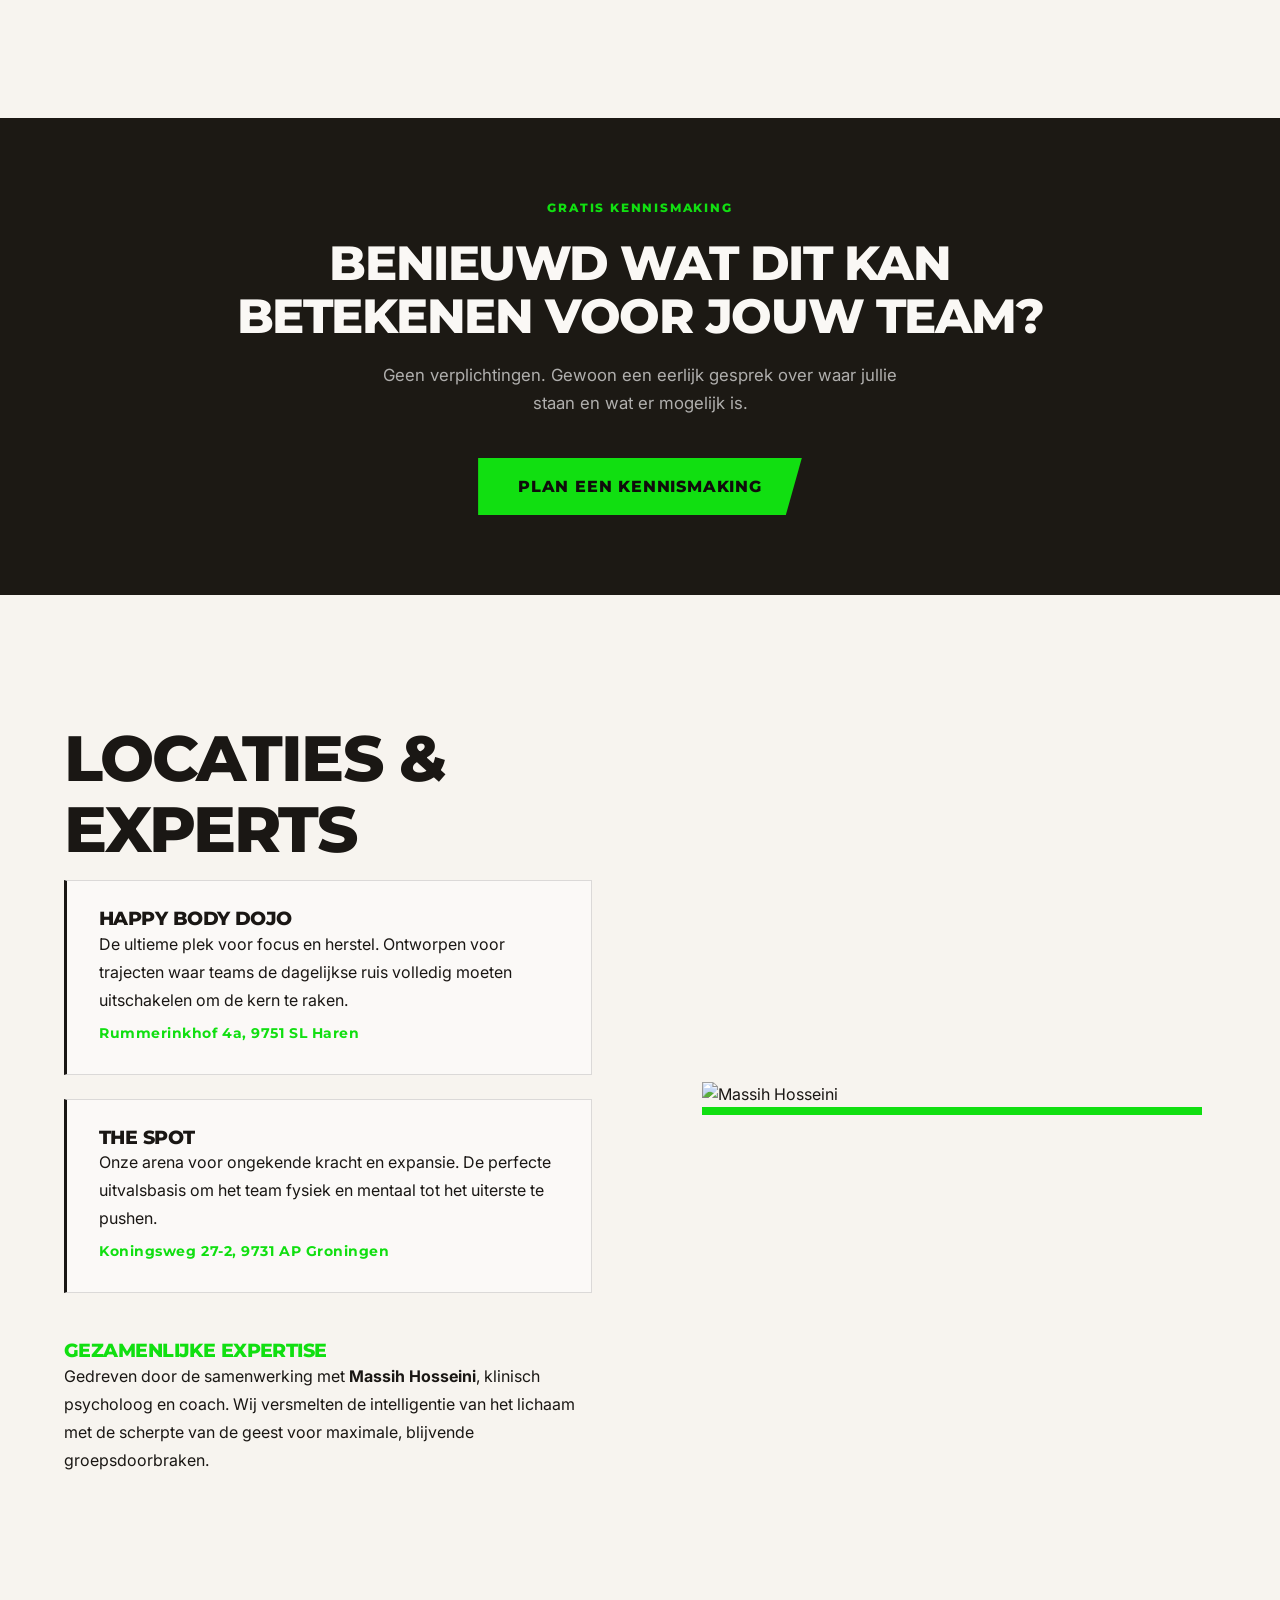
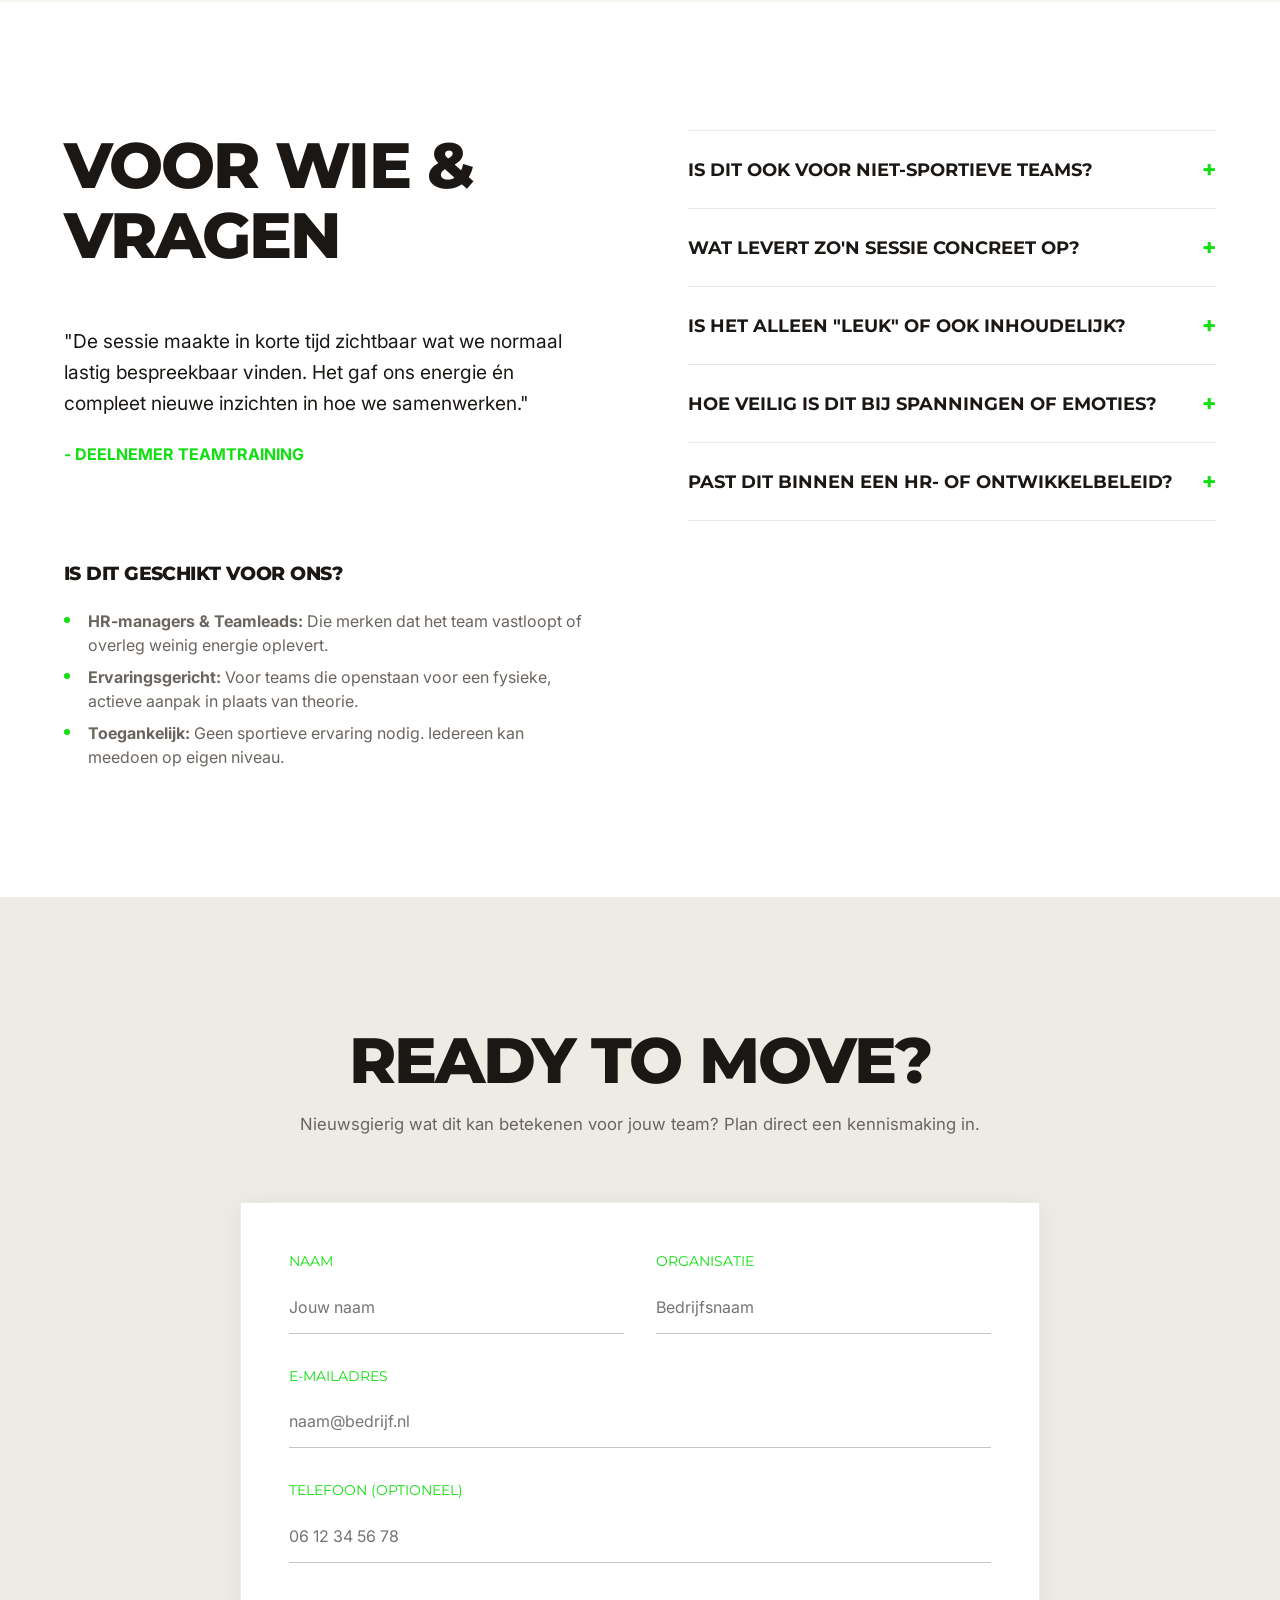
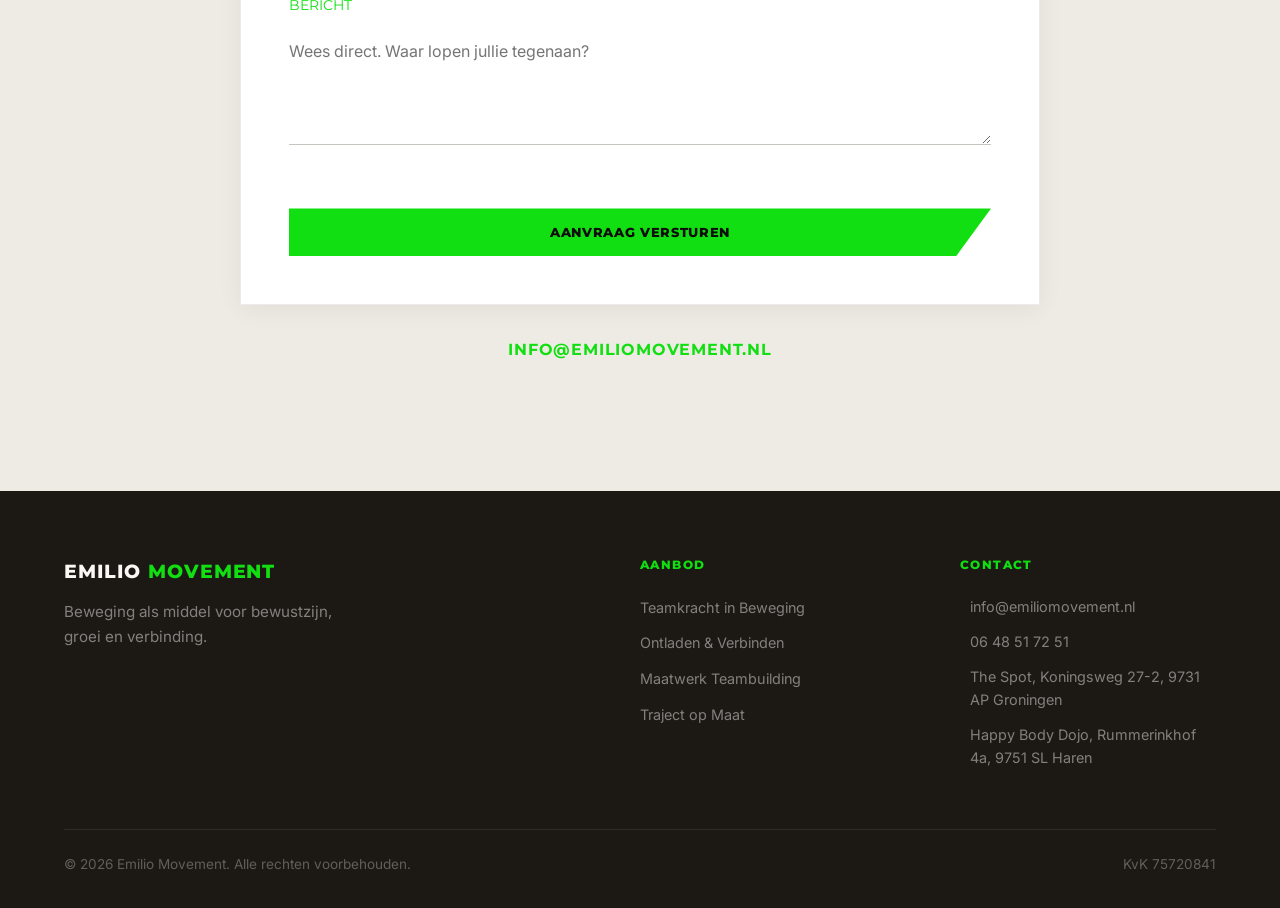
==== commit 94db3a45: "Fix ervaringen section: background, typography, position and mobile issues - Move ervaringen section" ====
--- a/index.html
+++ b/index.html
@@ -23,6 +23,7 @@
             </a>
             <div class="nav-links">
                 <a href="#probleemherkenning" class="nav-link">Aanpak</a>
+                <a href="#ervaringen" class="nav-link">Ervaringen</a>
                 <a href="#diensten" class="nav-link">Aanbod</a>
                 <a href="#locaties" class="nav-link">Locaties</a>
                 <a href="#contact" class="btn-neon nav-cta nav-overlay-cta">Kennismaking</a>
@@ -128,6 +129,29 @@
             </div>
         </section>
 
+        <!-- REVIEWS SECTION -->
+        <section id="ervaringen" class="section-reviews">
+            <div class="container">
+                <div class="section-header text-center block-reveal">
+                    <h2 class="section-title">ERVARINGEN</h2>
+                </div>
+                <div class="review-block mt-6">
+                    <div class="review-video-col">
+                        <video controls playsinline preload="metadata" class="review-video">
+                            <source src="Assets/reviews-actium-web.mp4" type="video/mp4">
+                        </video>
+                    </div>
+                    <div class="review-text-col">
+                        <blockquote class="review-quote">
+                            "Onder leiding van Emilio en Massi een workshop gehad. Waar sommigen in eerste instantie de kat uit de boom keken waren Emilio en Massi in staat om iedereen zich snel veilig te laten voelen. Het resultaat was inzicht en verbondenheid. Een groot deel van de groep zou nog graag een volgende sessie willen om meer te begrijpen van ontstane patronen en daarmee aan de slag te gaan."
+                        </blockquote>
+                        <p class="review-author">Rob Hoogeveen</p>
+                        <p class="review-role">ex Manager Vastgoed — Actium</p>
+                    </div>
+                </div>
+            </div>
+        </section>
+
         <!-- BEWIJSBLOK SECTION -->
         <section id="bewijsblok" class="section-bewijs">
             <div class="container pt-8 pb-8">
--- a/css/style.css
+++ b/css/style.css
@@ -466,7 +466,7 @@
 }
 
 .hero-title {
-    font-size: clamp(3rem, 7vw, 6rem);
+    font-size: clamp(2rem, 7vw, 6rem);
     margin-bottom: 1.5rem;
     color: var(--color-text-light);
     text-shadow: 0 2px 40px rgba(0, 0, 0, 0.9), 0 0 80px rgba(0, 0, 0, 0.6);
@@ -574,8 +574,14 @@
 }
 
 .sticky-element {
-    position: sticky;
-    top: 6rem;
+    position: static;
+}
+
+@media (min-width: 768px) {
+    .sticky-element {
+        position: sticky;
+        top: 6rem;
+    }
 }
 
 .section-title {
@@ -747,6 +753,65 @@
     aspect-ratio: 16 / 9;
     object-fit: cover;
     background-color: var(--color-bg-black);
+}
+
+/* =========================================================================
+   REVIEWS SECTION
+   ========================================================================= */
+.section-reviews {
+    padding: var(--space-xl) 0;
+    background-color: #ffffff;
+    color: var(--color-text-dark);
+}
+
+.review-block {
+    display: grid;
+    grid-template-columns: 1fr;
+    gap: 3rem;
+    align-items: center;
+}
+
+.review-video {
+    display: block;
+    width: 100%;
+    aspect-ratio: 16 / 9;
+    object-fit: cover;
+    background-color: var(--color-bg-black);
+}
+
+.review-quote {
+    font-family: var(--font-heading);
+    font-size: clamp(1rem, 1.8vw, 1.2rem);
+    font-weight: 700;
+    line-height: 1.65;
+    color: var(--color-text-dark);
+    font-style: normal;
+    margin: 0 0 2rem 0;
+    border-left: 3px solid var(--color-neon);
+    padding-left: 1.75rem;
+}
+
+.review-author {
+    font-family: var(--font-heading);
+    font-weight: 800;
+    font-size: 0.85rem;
+    letter-spacing: 0.1em;
+    text-transform: uppercase;
+    color: var(--color-text-dark);
+    margin: 0;
+}
+
+.review-role {
+    font-size: 0.85rem;
+    color: var(--color-text-gray);
+    margin: 0.35rem 0 0 0;
+    letter-spacing: 0.02em;
+}
+
+@media (min-width: 768px) {
+    .review-block {
+        grid-template-columns: 1fr 1fr;
+    }
 }
 
 /* =========================================================================
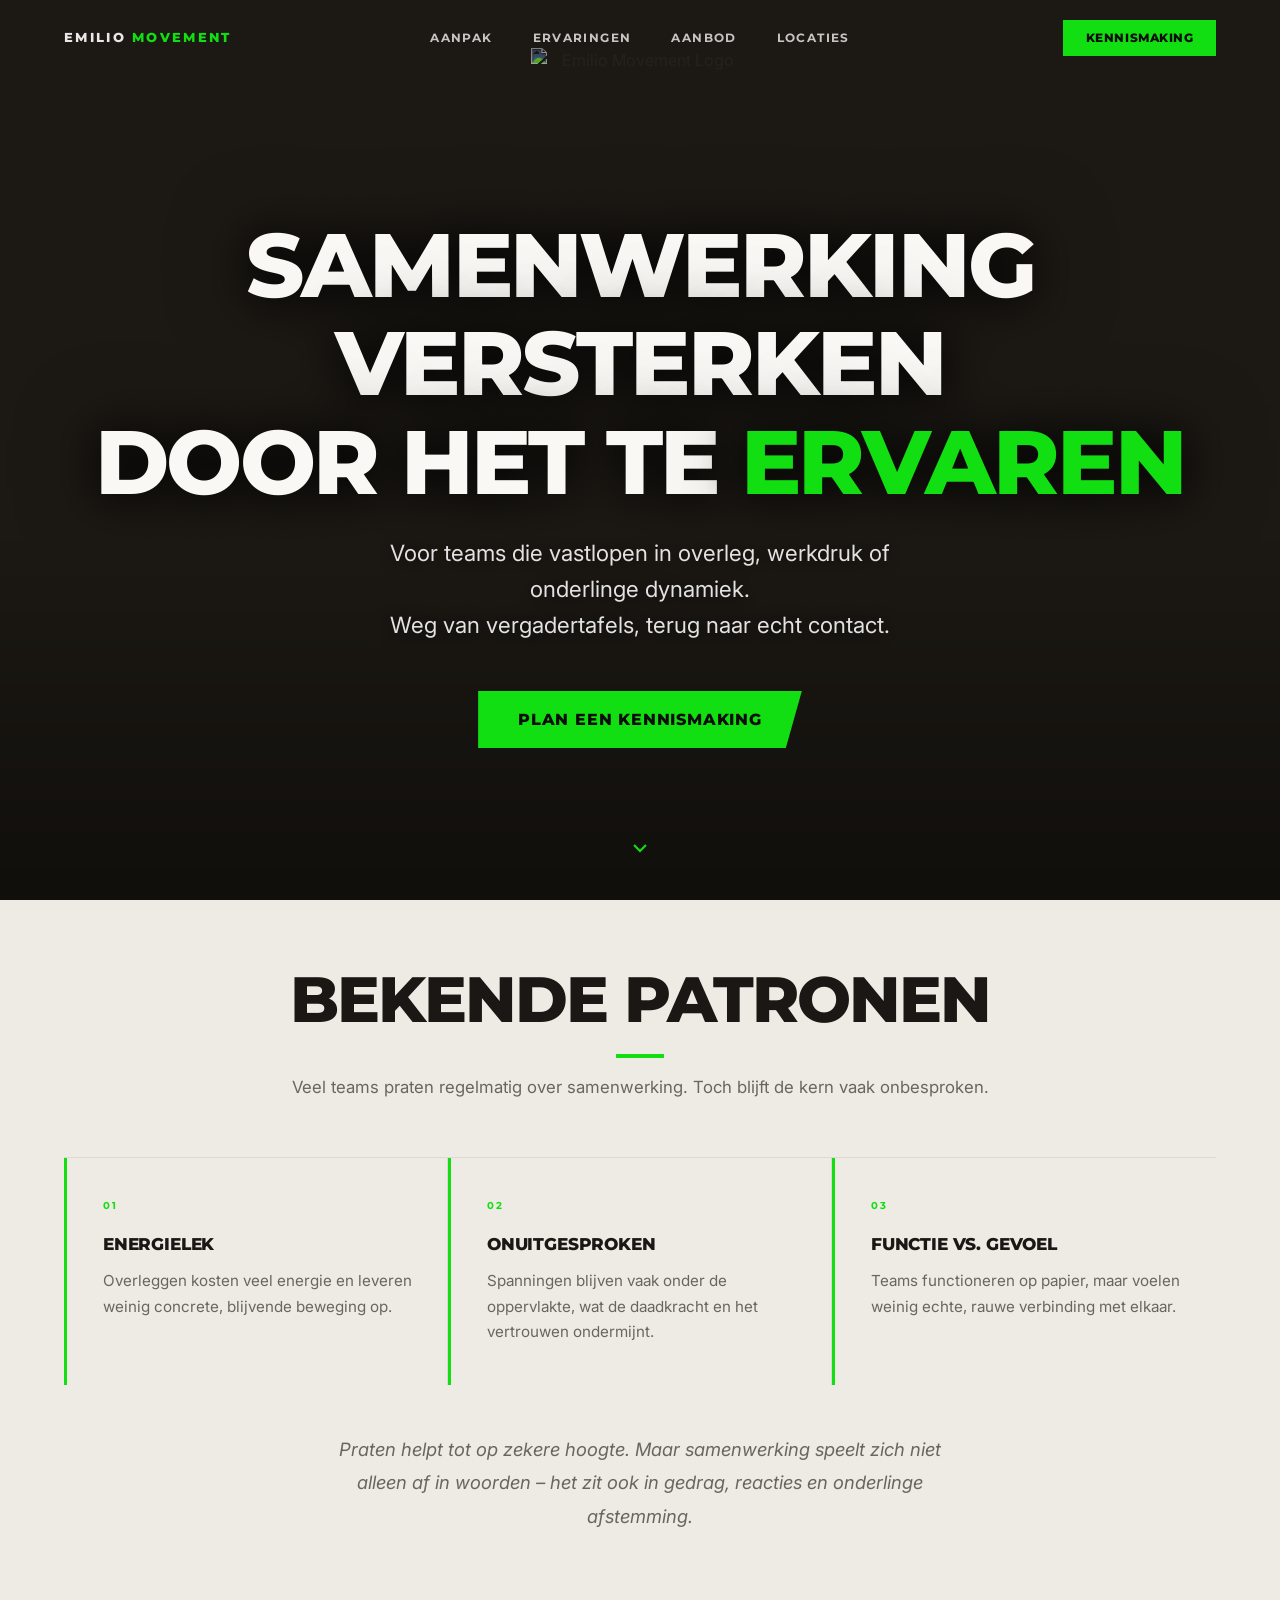
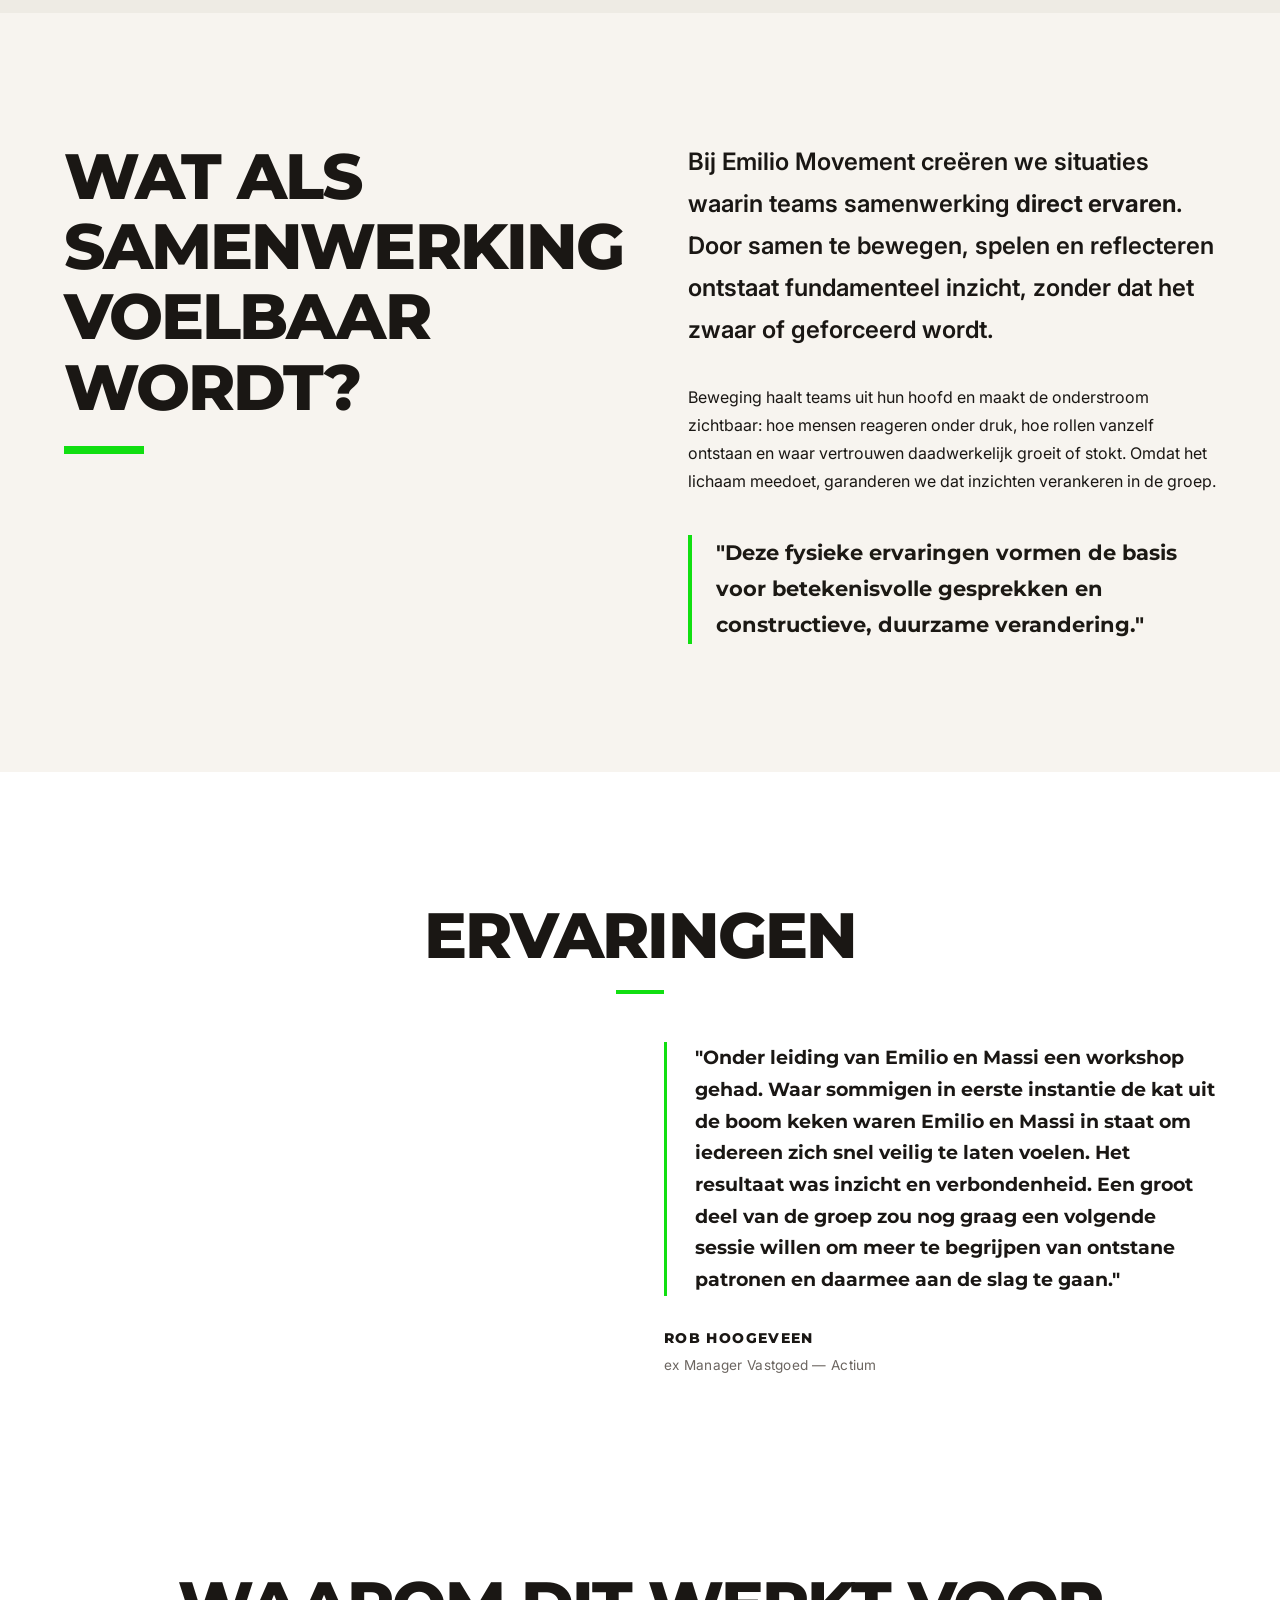
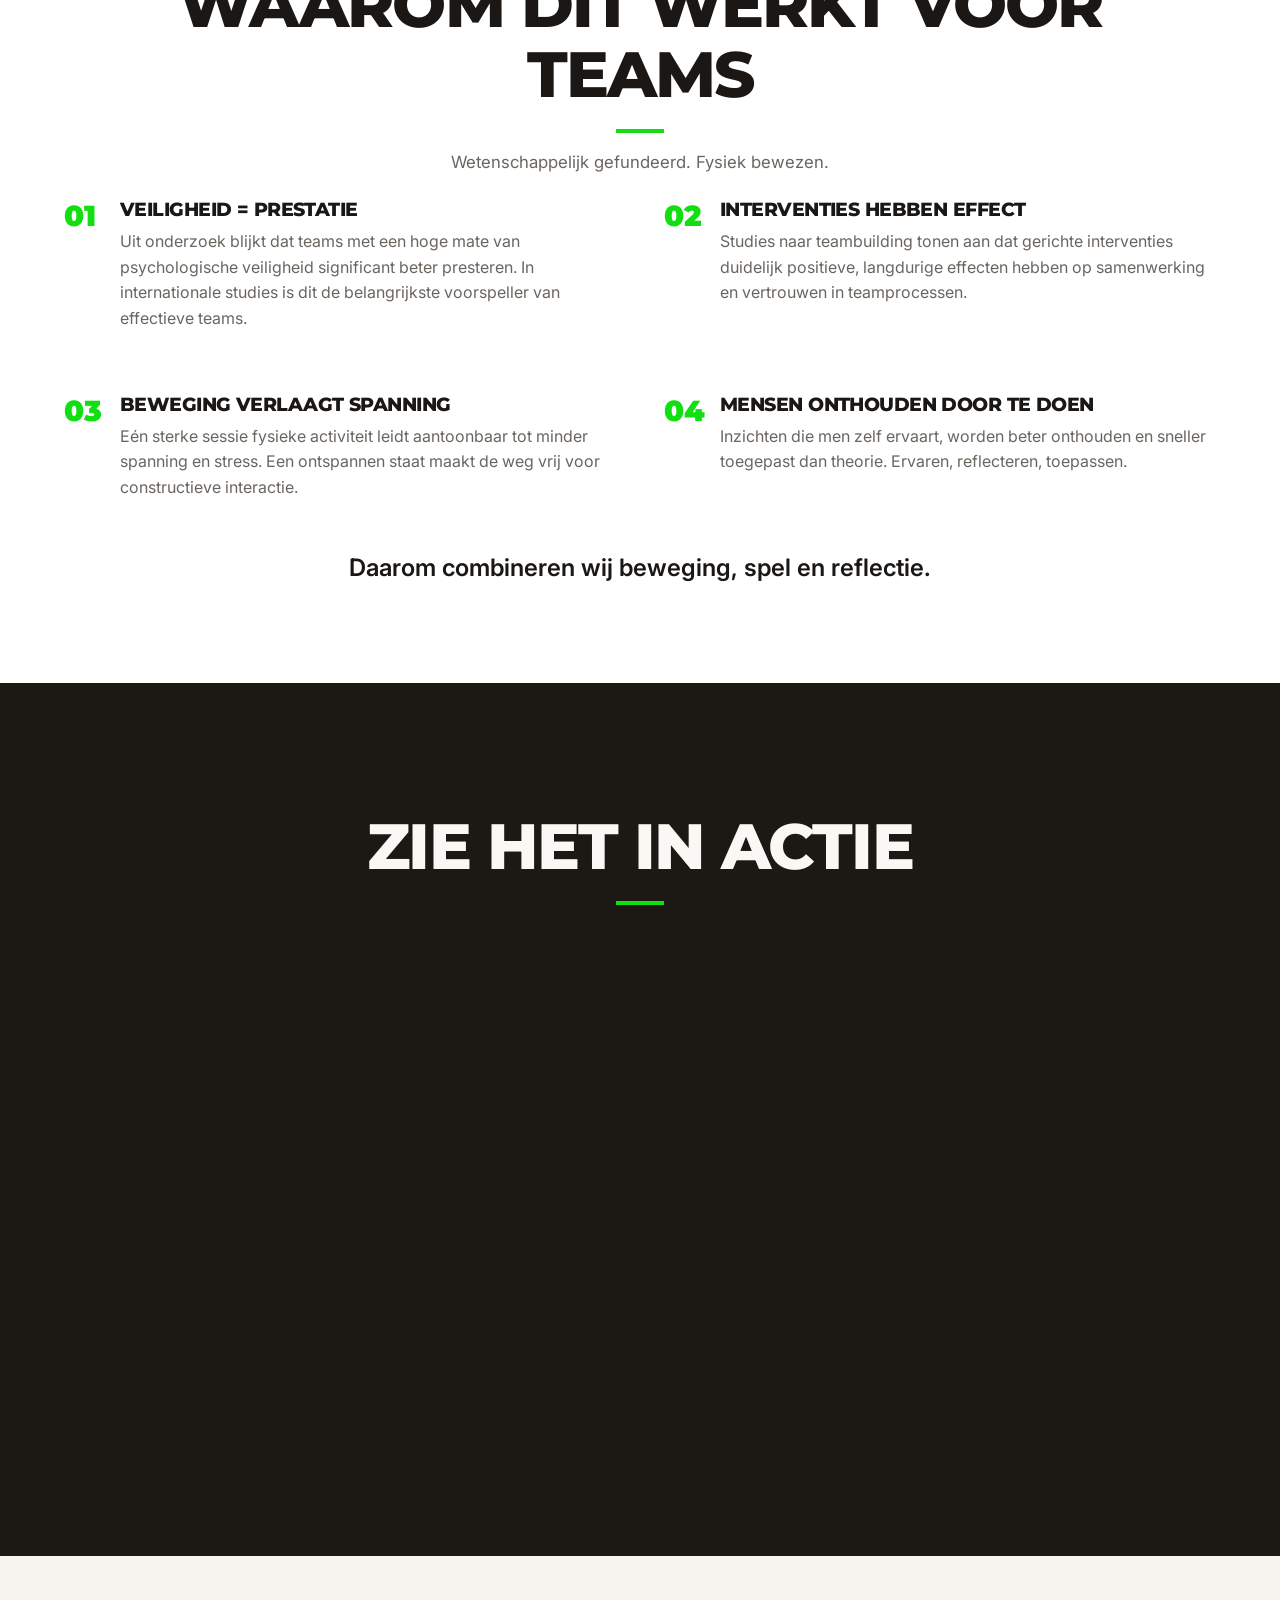
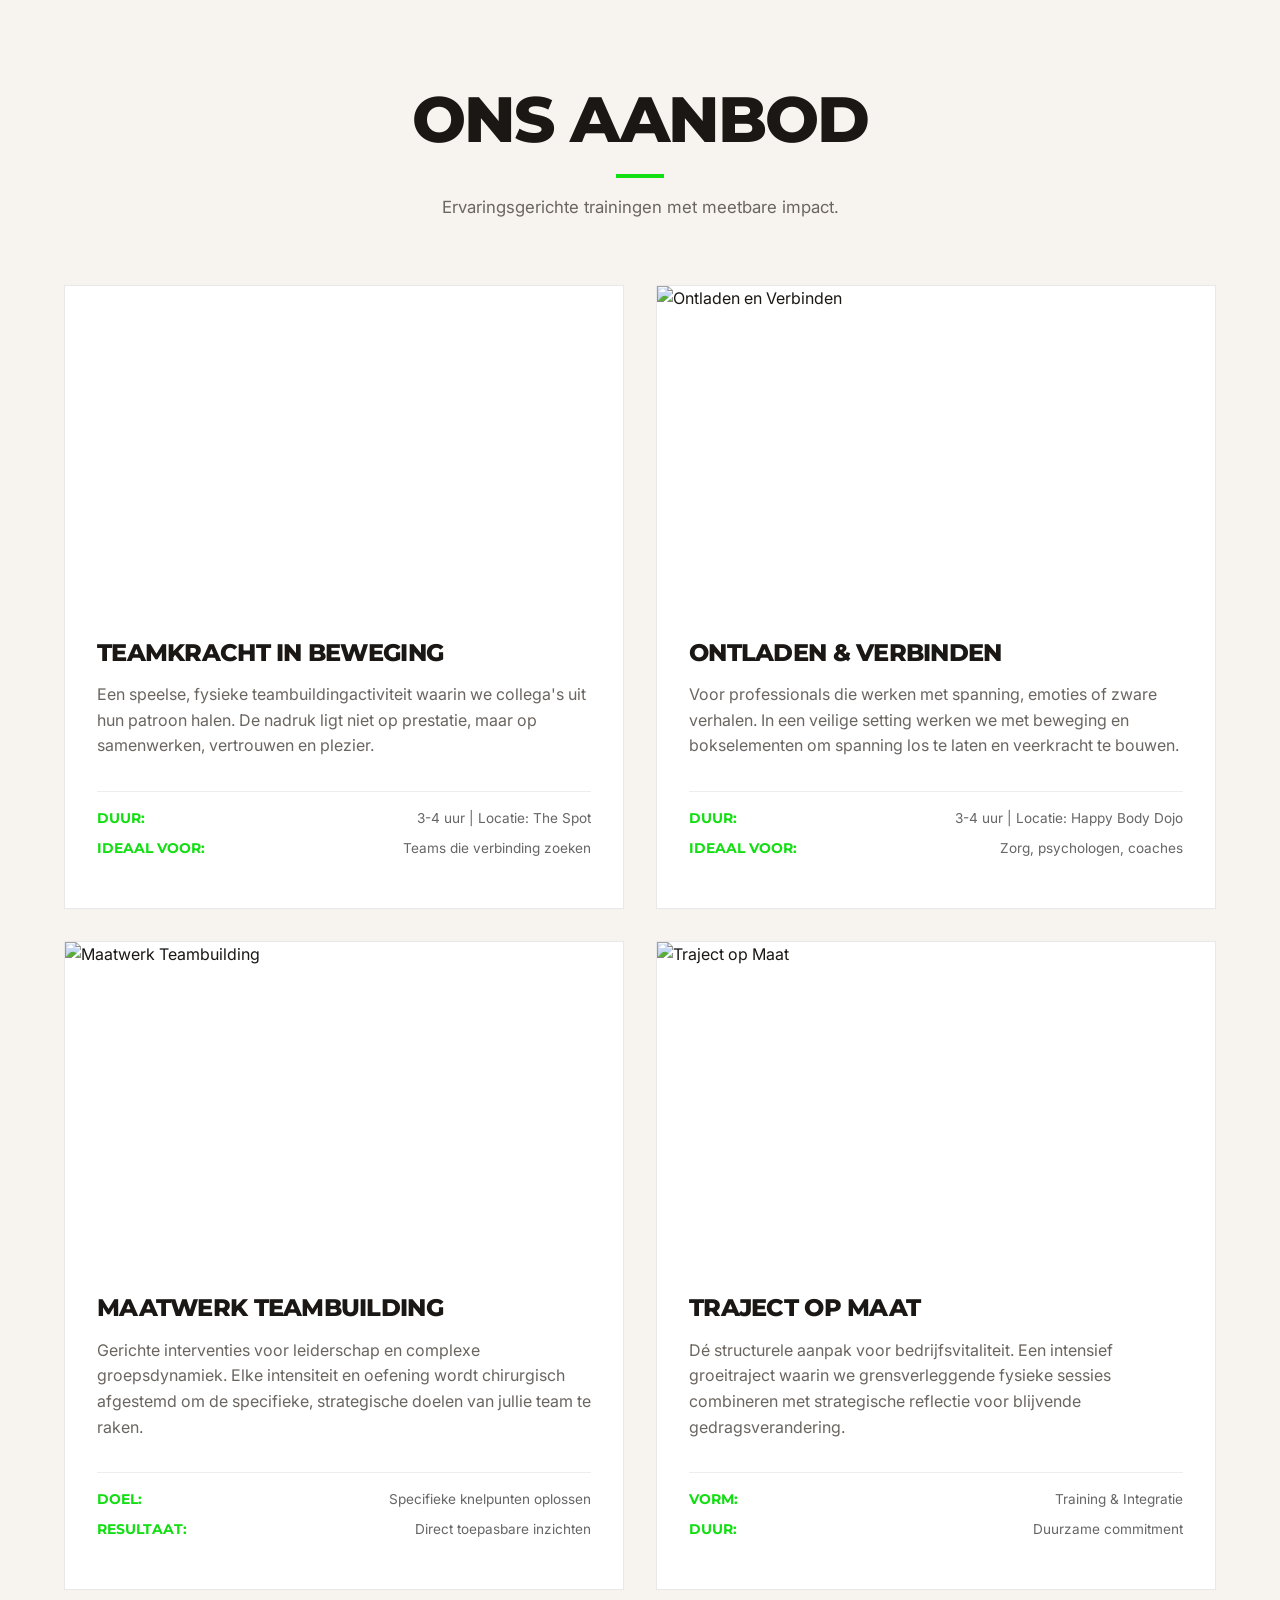
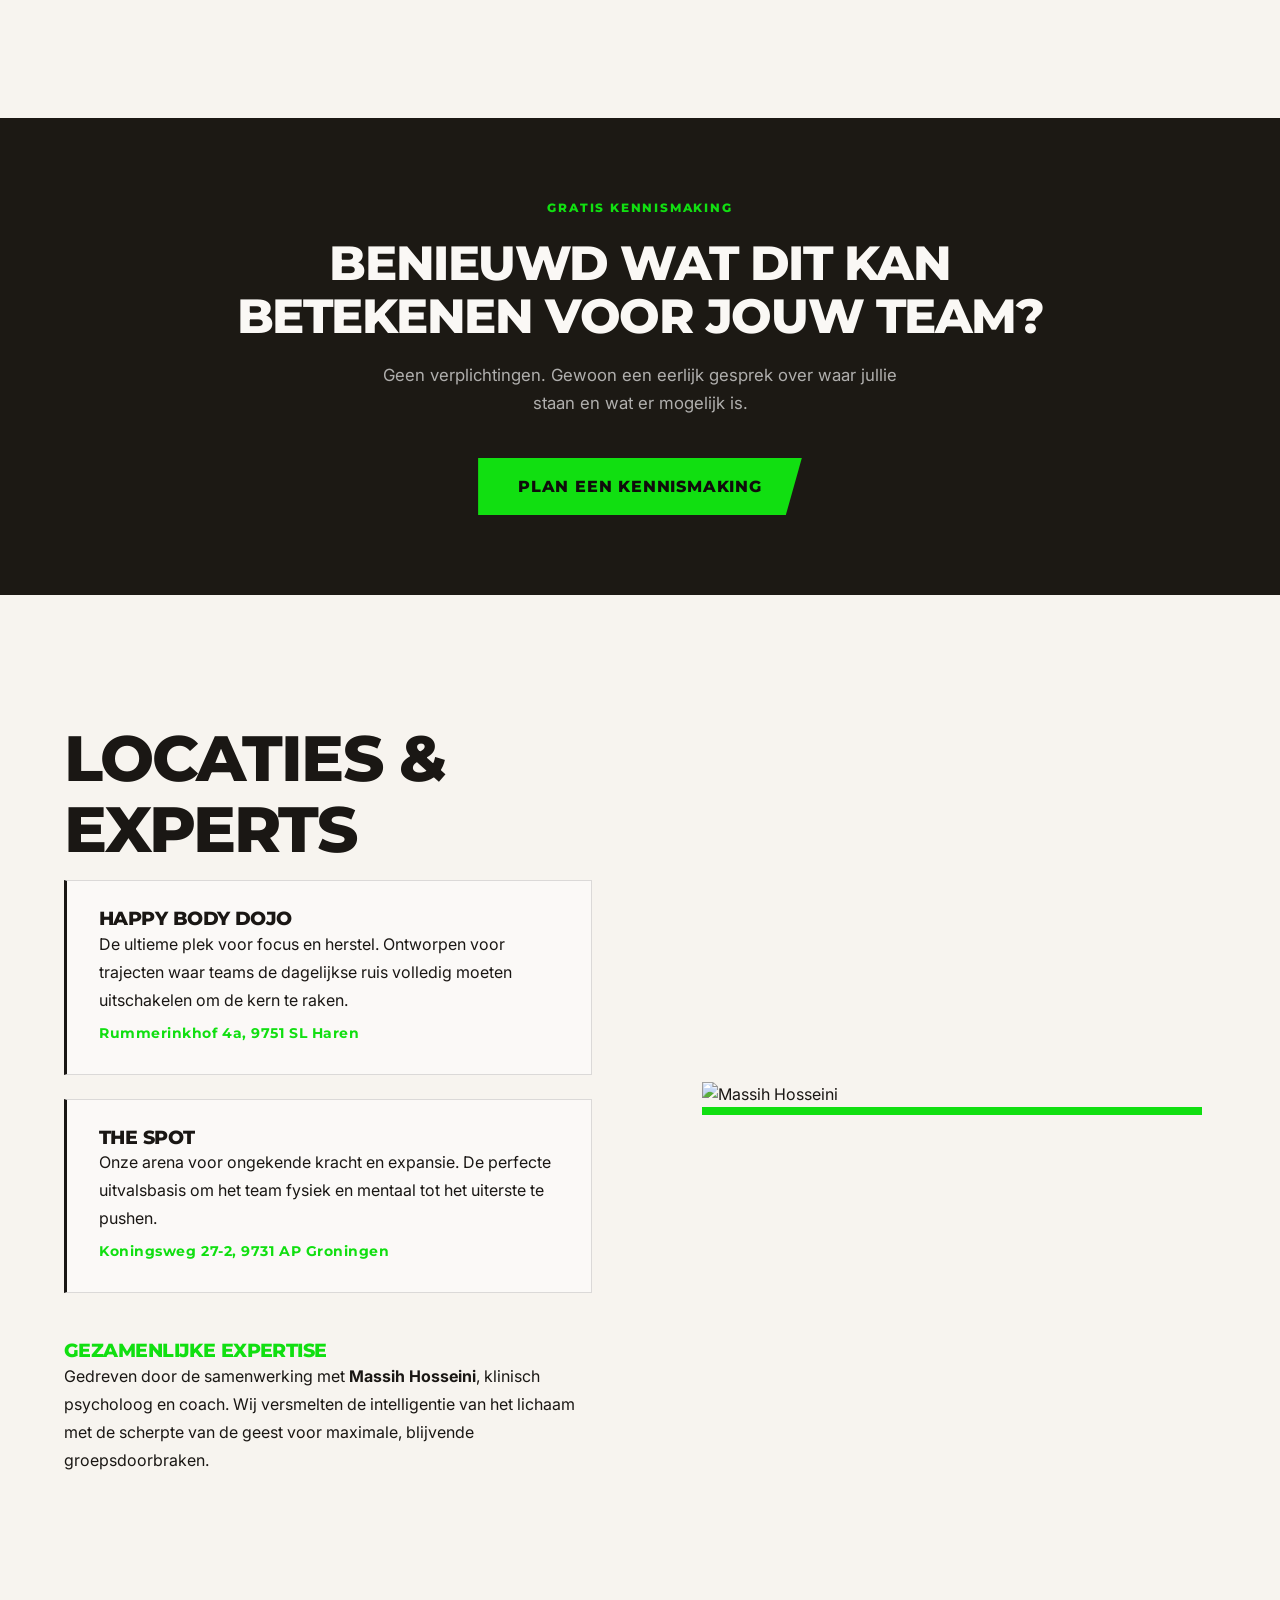
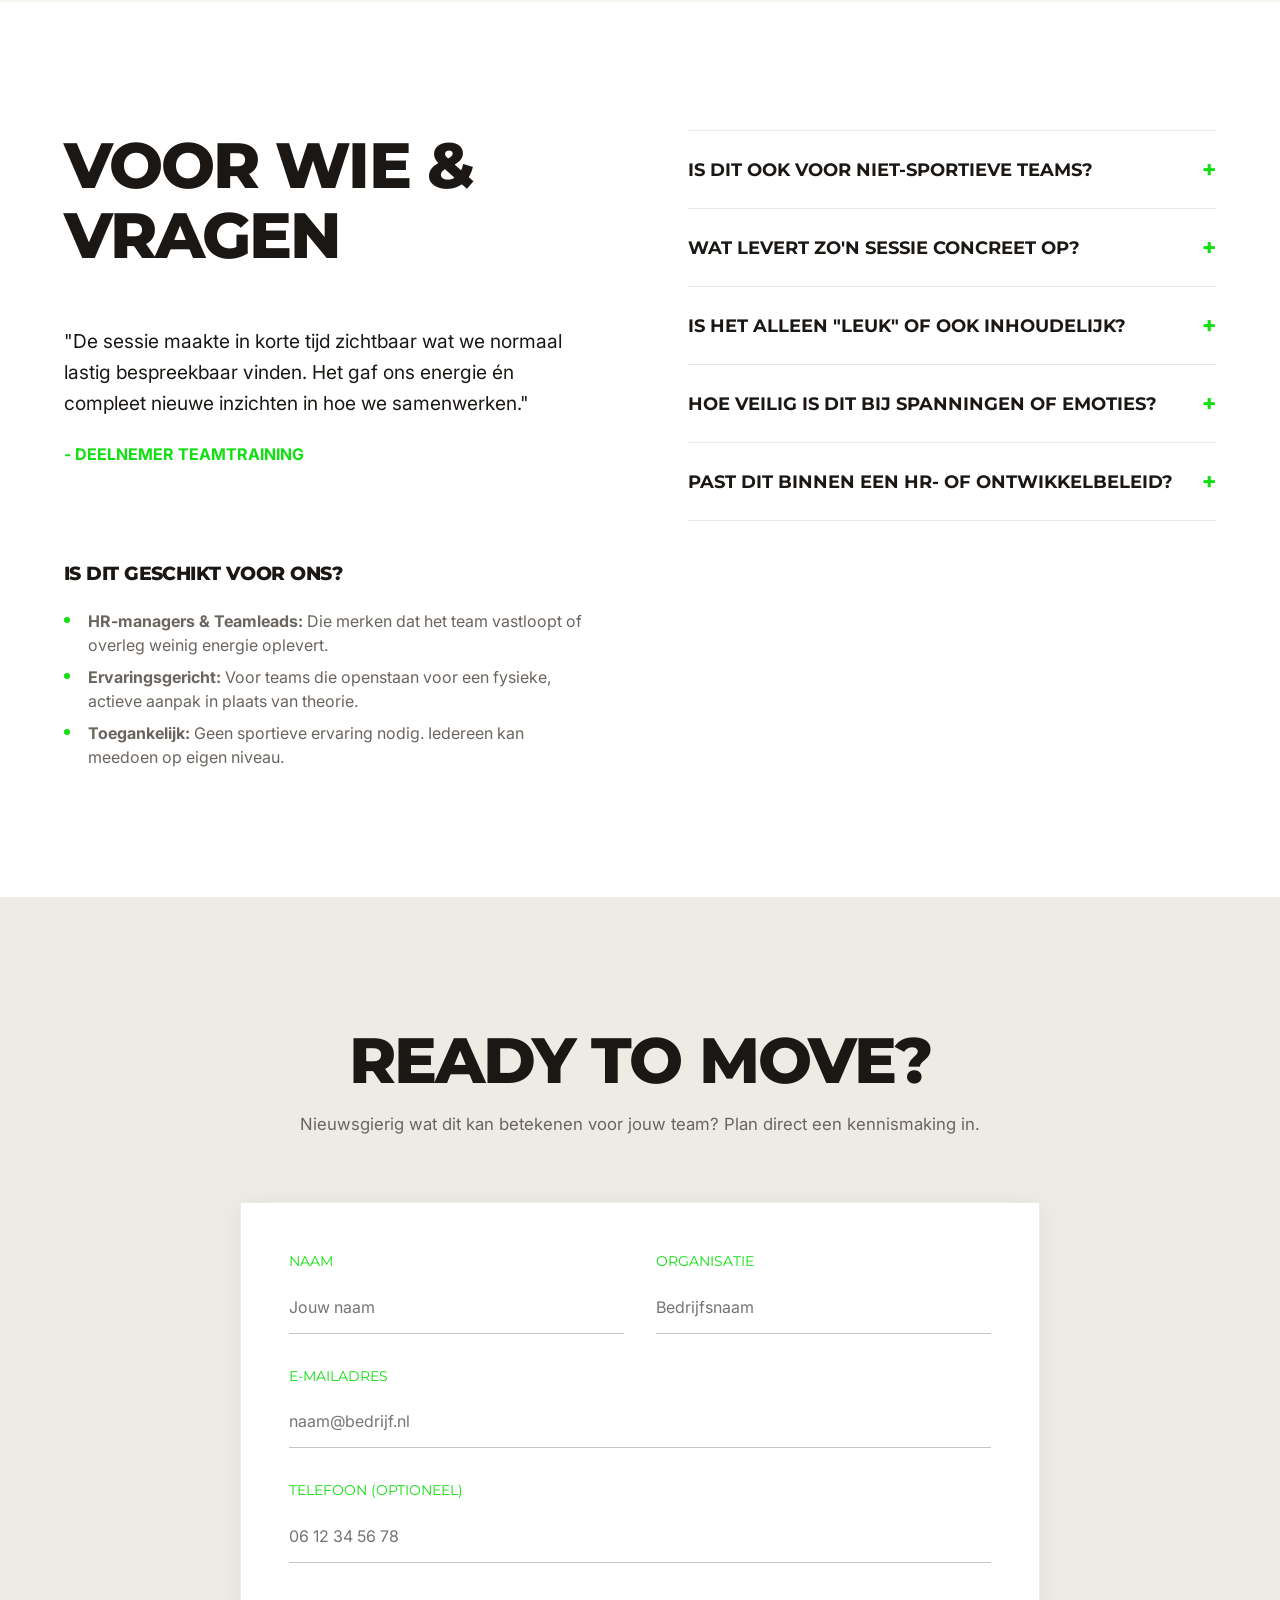
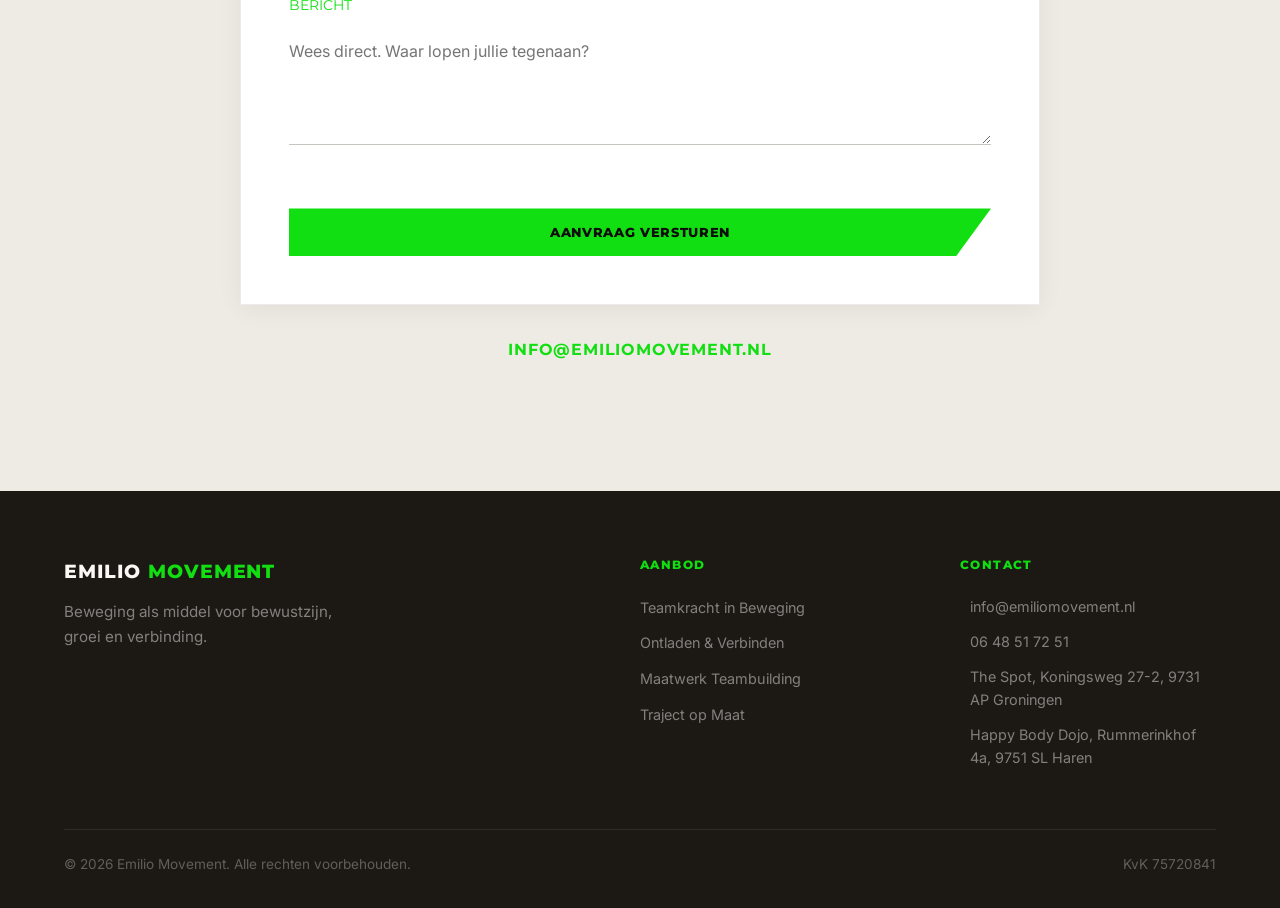
==== commit 1d3bcaa6: "Replace local videos with YouTube embeds in ervaringen and showcase sections Co-Authored-By: Claude " ====
--- a/index.html
+++ b/index.html
@@ -137,9 +137,9 @@
                 </div>
                 <div class="review-block mt-6">
                     <div class="review-video-col">
-                        <video controls playsinline preload="metadata" class="review-video">
-                            <source src="Assets/reviews-actium-web.mp4" type="video/mp4">
-                        </video>
+                        <div class="review-video-embed">
+                            <iframe src="https://www.youtube.com/embed/U2m823gfRfU?si=DR9cV2t64WM9bKna" title="YouTube video player" frameborder="0" allow="accelerometer; autoplay; clipboard-write; encrypted-media; gyroscope; picture-in-picture; web-share" referrerpolicy="strict-origin-when-cross-origin" allowfullscreen></iframe>
+                        </div>
                     </div>
                     <div class="review-text-col">
                         <blockquote class="review-quote">
@@ -199,9 +199,9 @@
                     <h2 class="section-title">ZIE HET IN ACTIE</h2>
                 </div>
                 <div class="video-showcase-wrapper mt-6">
-                    <video controls muted playsinline class="video-showcase">
-                        <source src="https://static1.squarespace.com/static/695bad7e0da3646edc4b3de0/t/69a972f91c899965438e1e97/1772712702707/Organizations+training+video.mp4" type="video/mp4">
-                    </video>
+                    <div class="video-showcase-embed">
+                        <iframe src="https://www.youtube.com/embed/weYa8vFxwMM?si=qviMpQDUkS7dlGWw" title="YouTube video player" frameborder="0" allow="accelerometer; autoplay; clipboard-write; encrypted-media; gyroscope; picture-in-picture; web-share" referrerpolicy="strict-origin-when-cross-origin" allowfullscreen></iframe>
+                    </div>
                 </div>
             </div>
         </section>
--- a/css/style.css
+++ b/css/style.css
@@ -747,12 +747,18 @@
     margin: 0 auto;
 }
 
-.video-showcase {
-    display: block;
+.video-showcase-embed {
+    position: relative;
     width: 100%;
     aspect-ratio: 16 / 9;
-    object-fit: cover;
-    background-color: var(--color-bg-black);
+}
+
+.video-showcase-embed iframe {
+    position: absolute;
+    inset: 0;
+    width: 100%;
+    height: 100%;
+    border: none;
 }
 
 /* =========================================================================
@@ -771,12 +777,18 @@
     align-items: center;
 }
 
-.review-video {
-    display: block;
+.review-video-embed {
+    position: relative;
     width: 100%;
     aspect-ratio: 16 / 9;
-    object-fit: cover;
-    background-color: var(--color-bg-black);
+}
+
+.review-video-embed iframe {
+    position: absolute;
+    inset: 0;
+    width: 100%;
+    height: 100%;
+    border: none;
 }
 
 .review-quote {
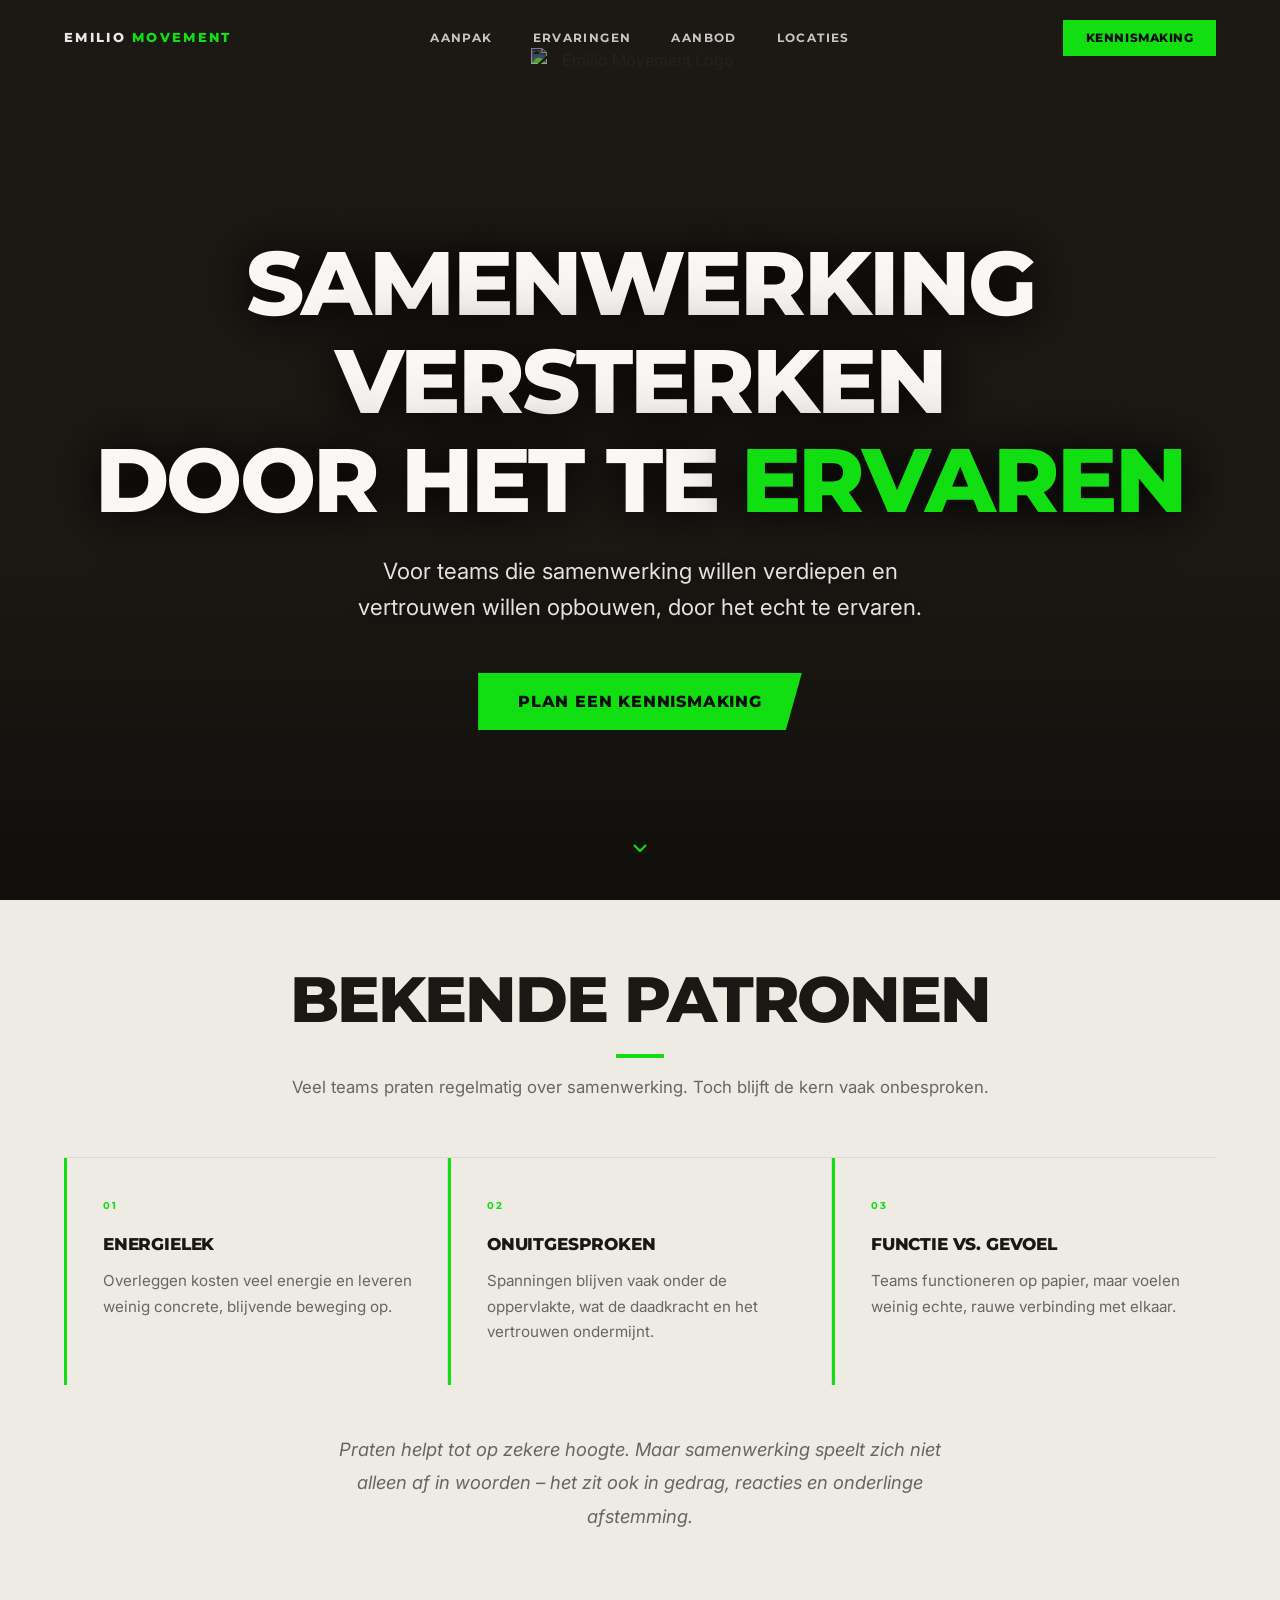
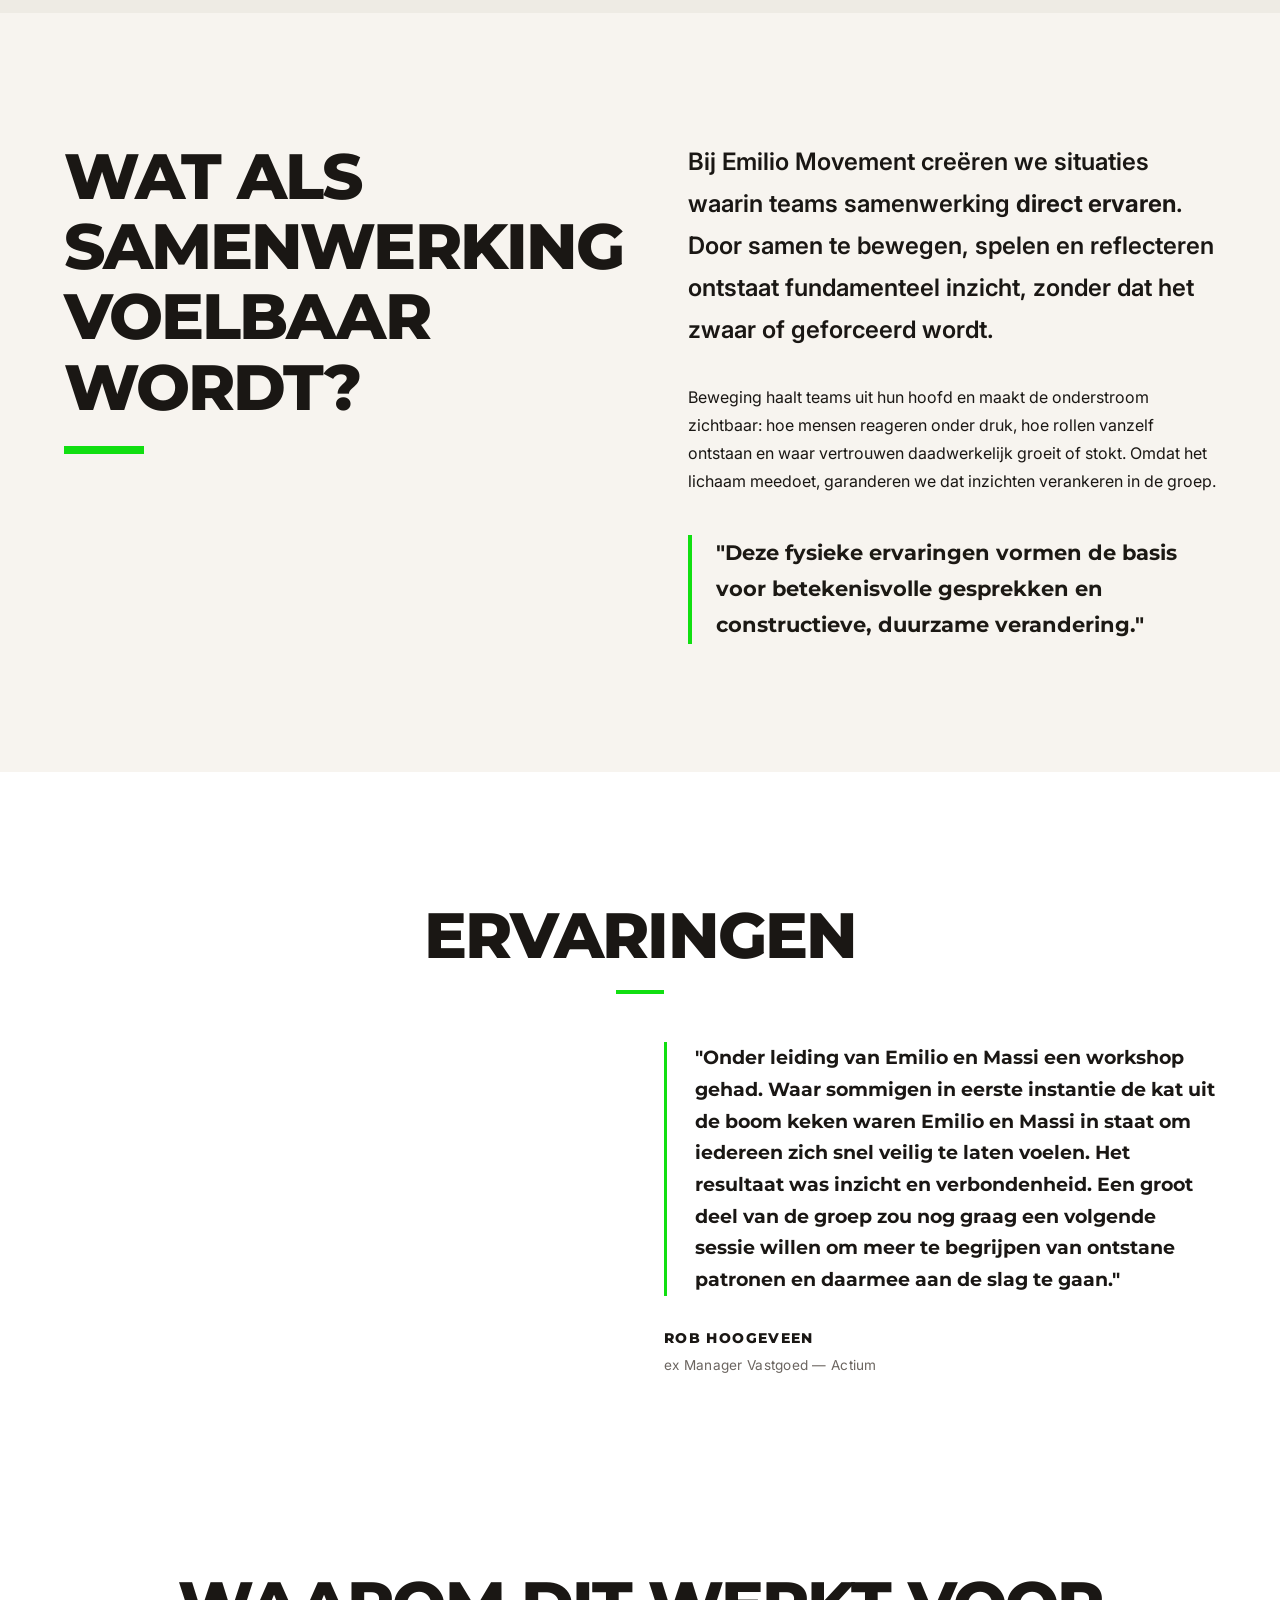
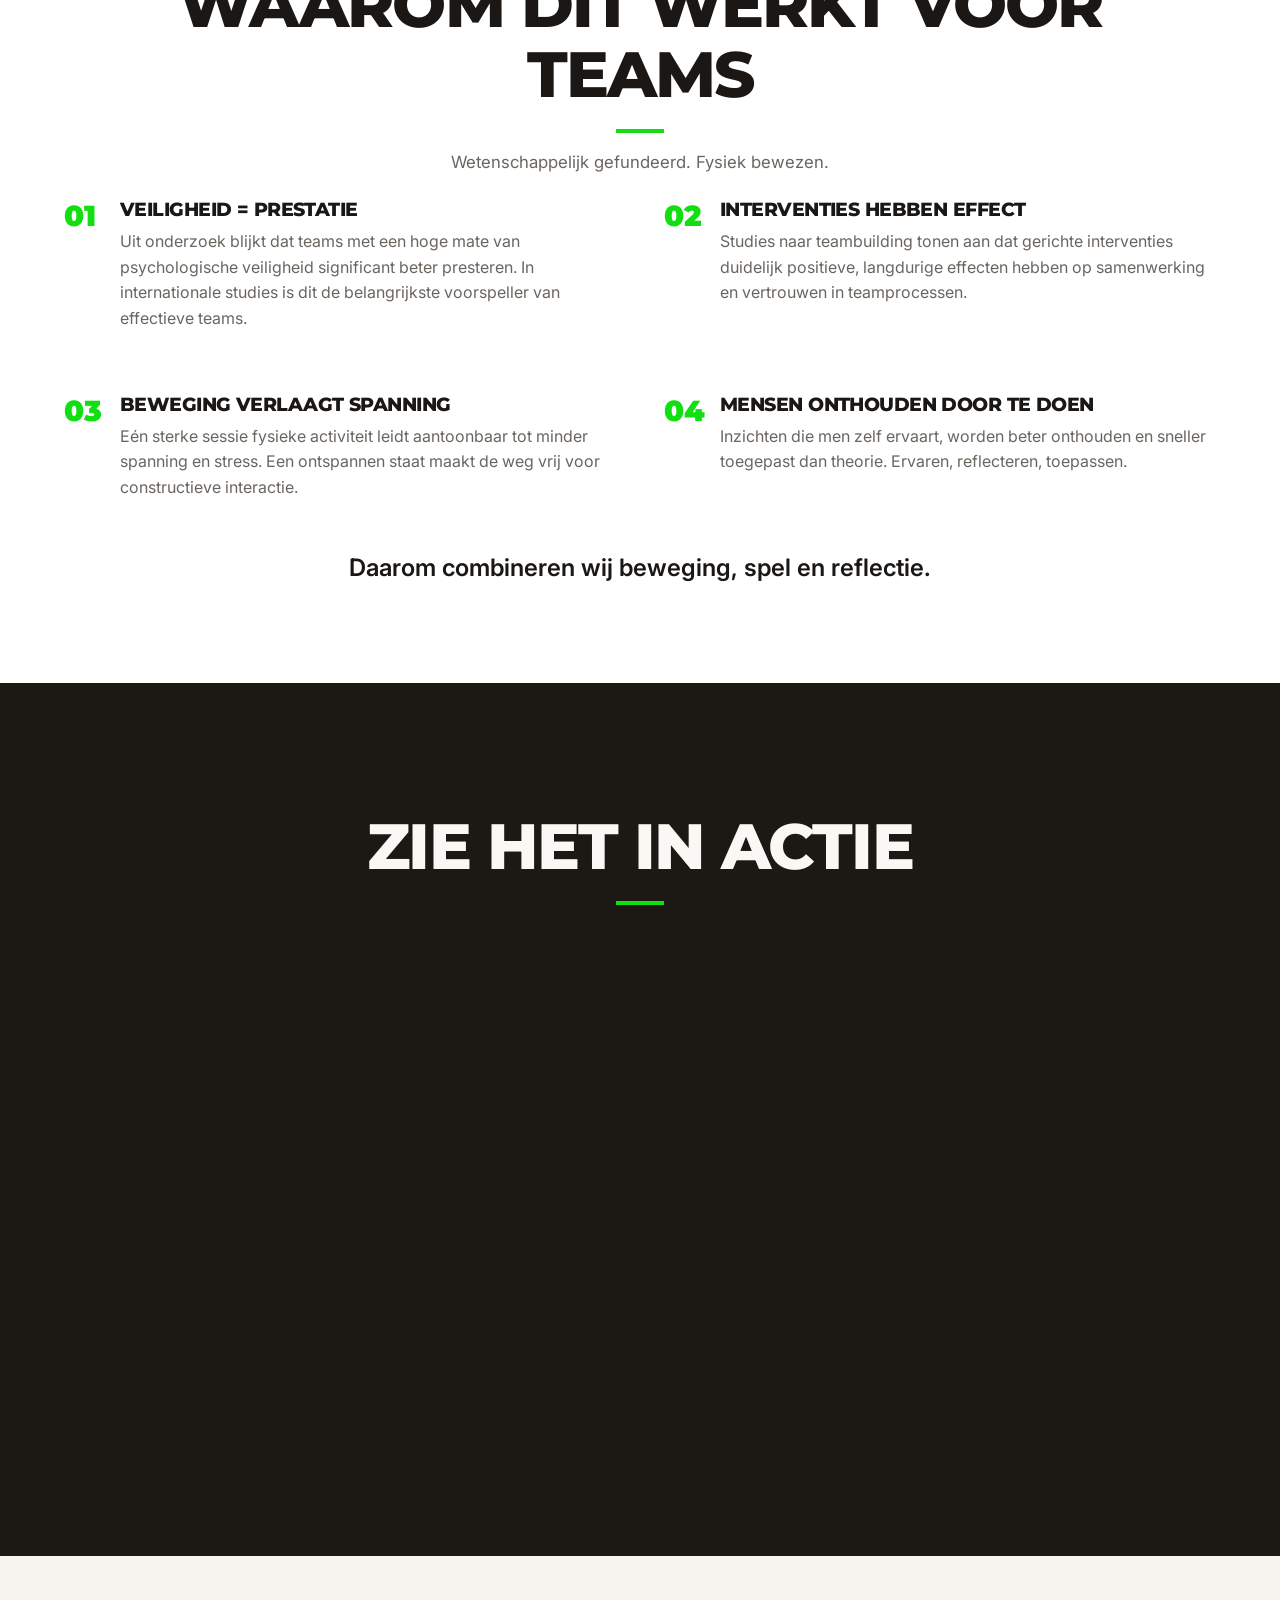
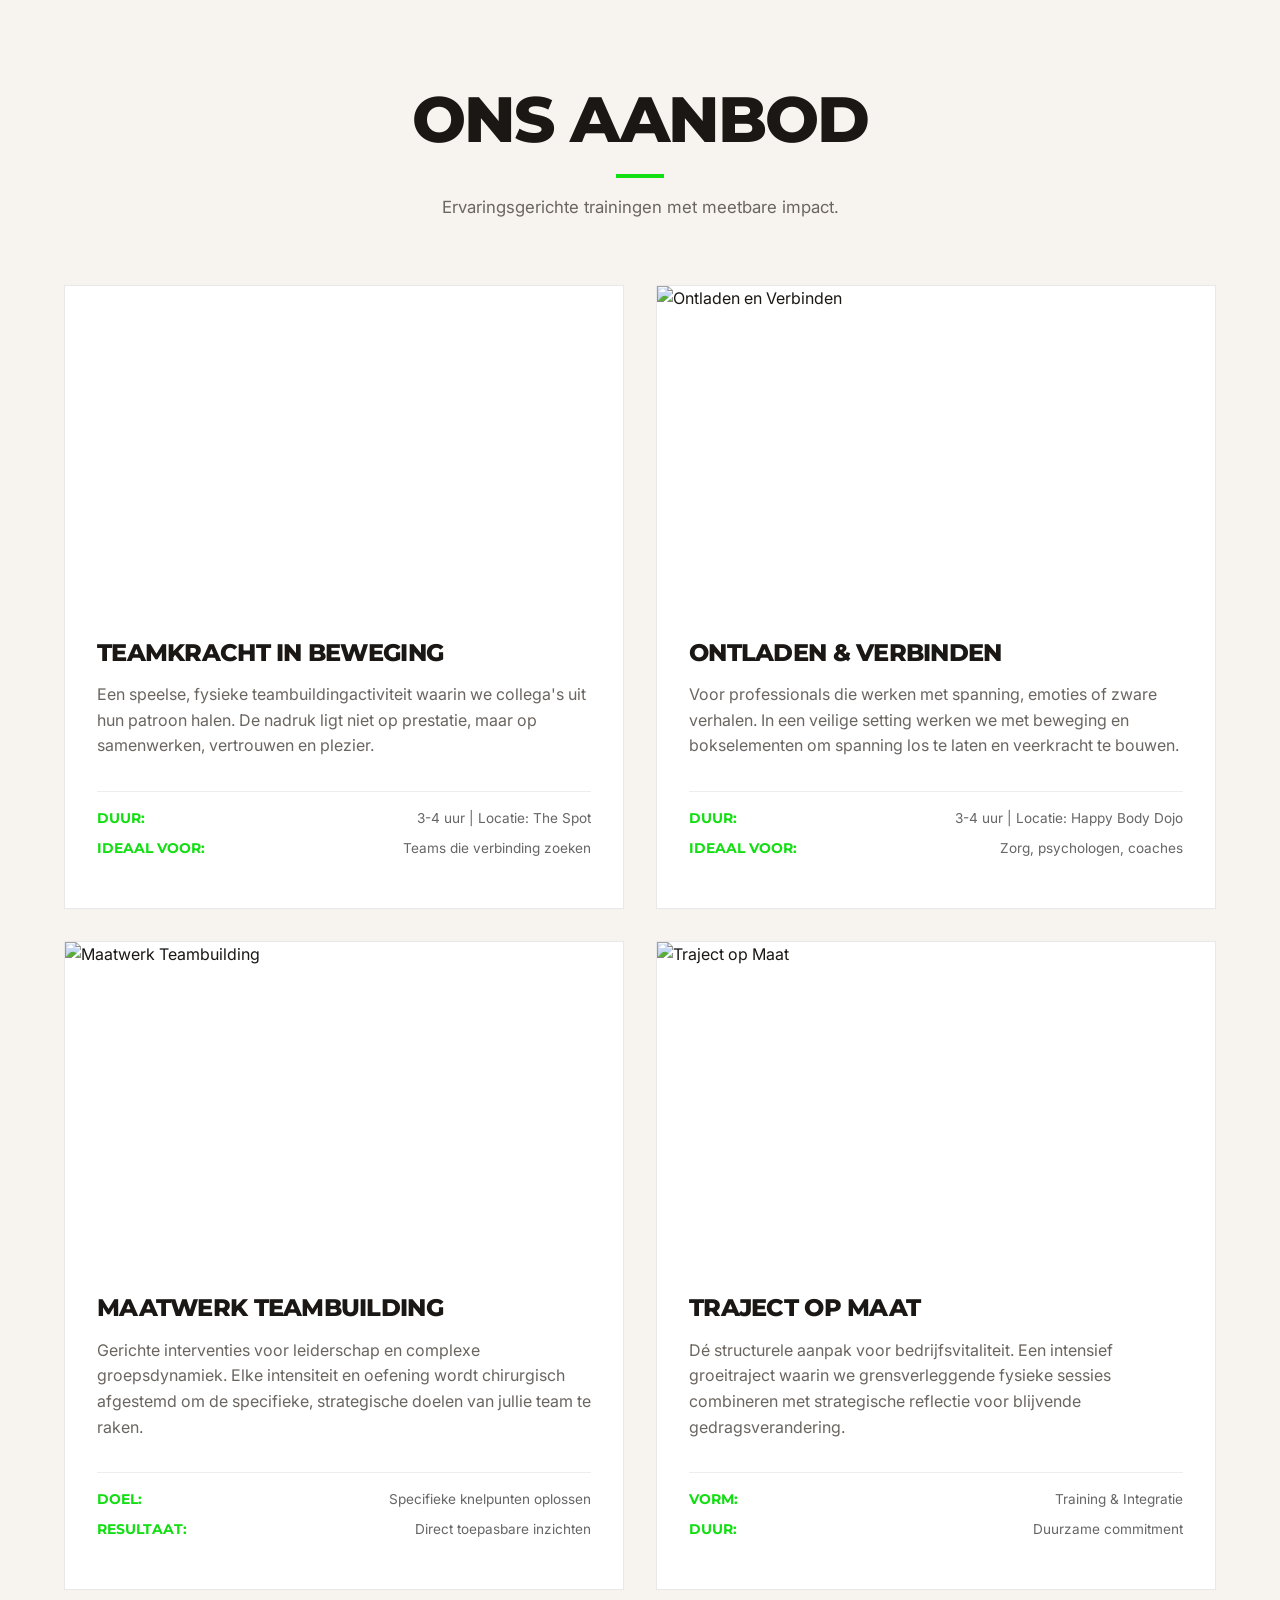
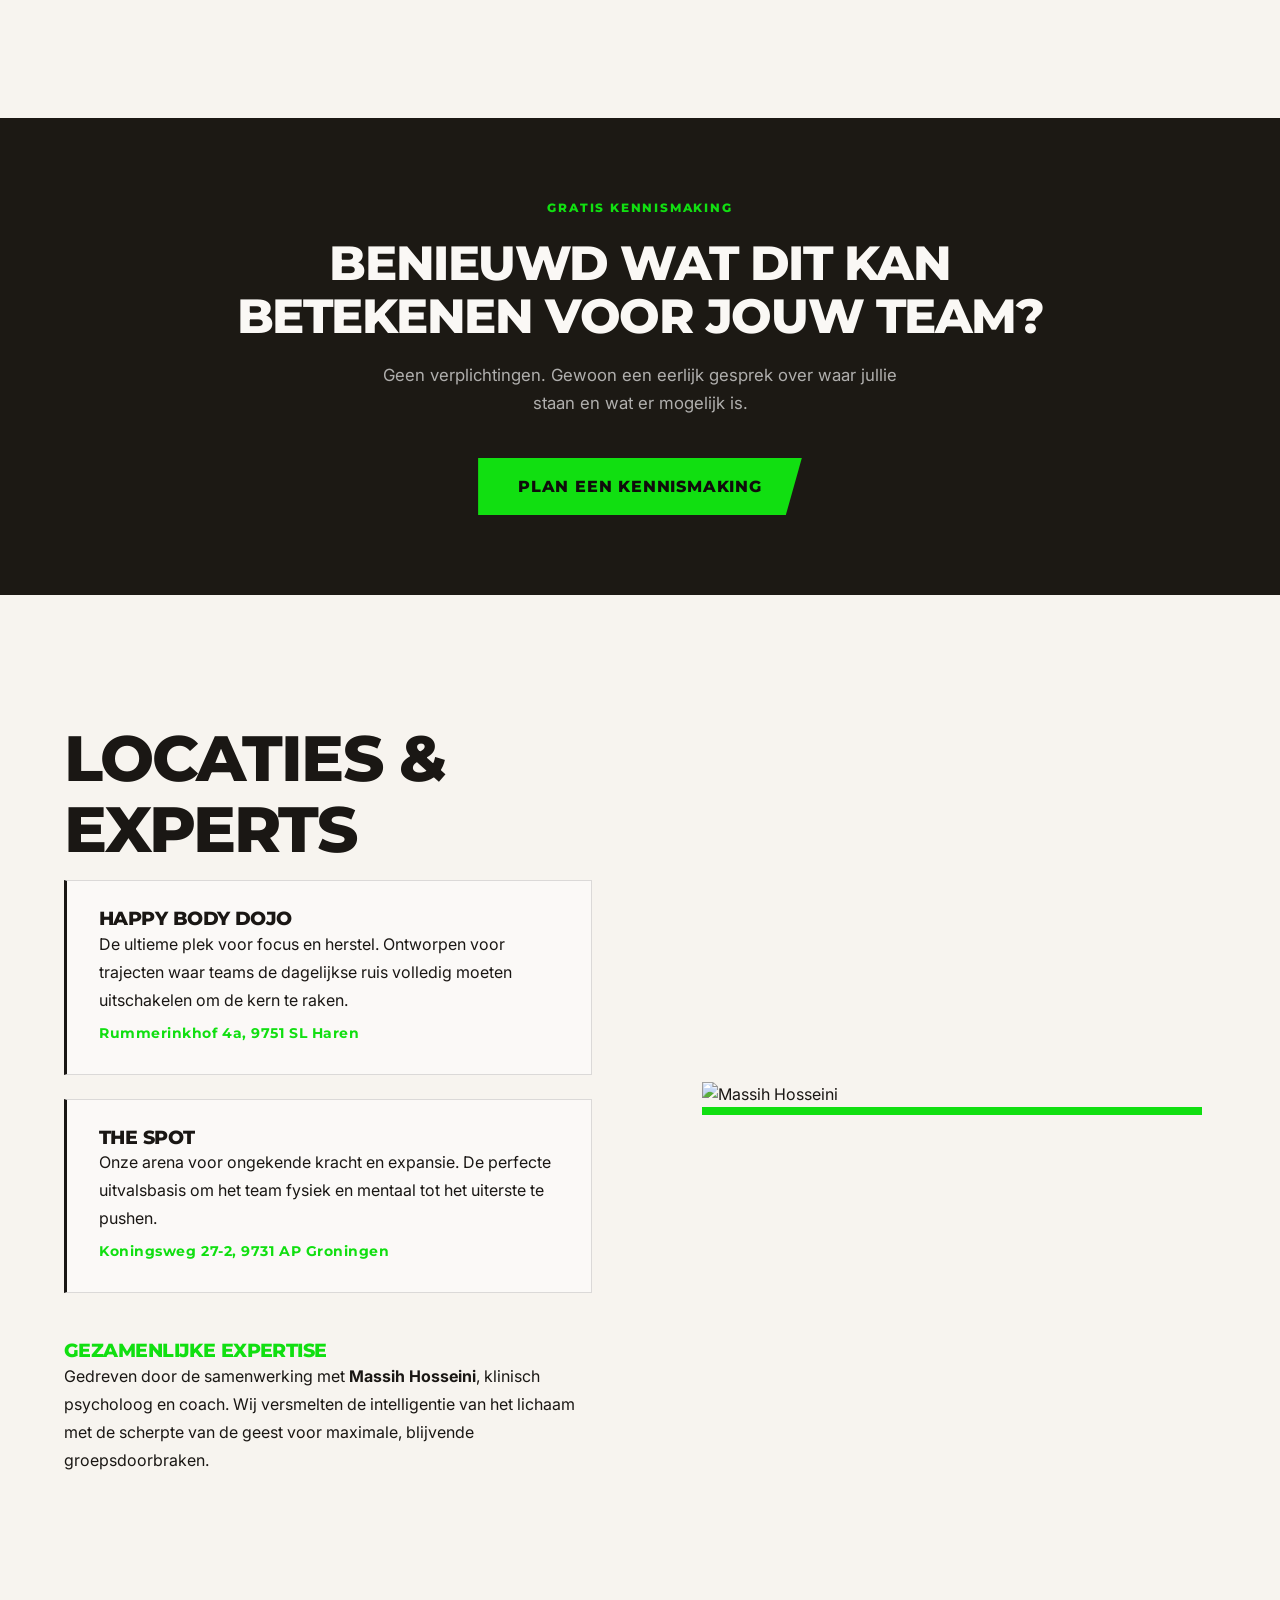
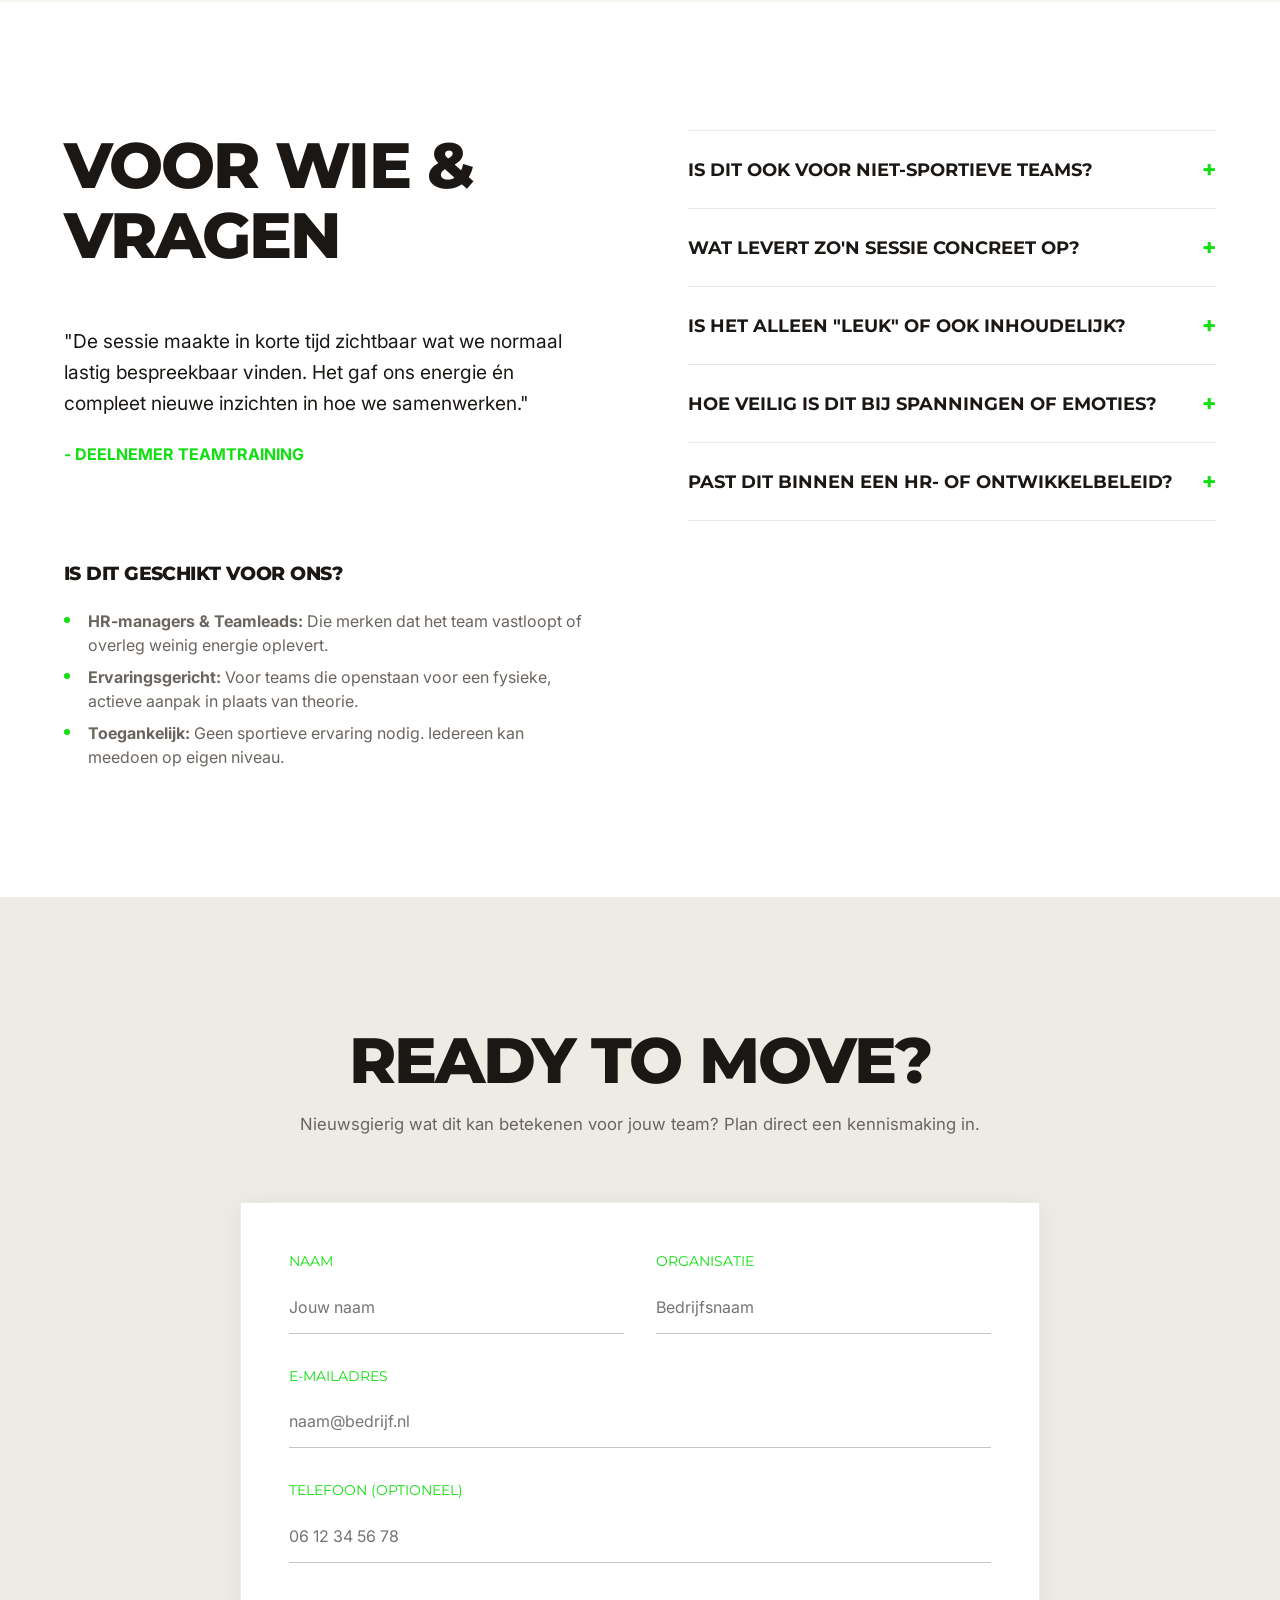
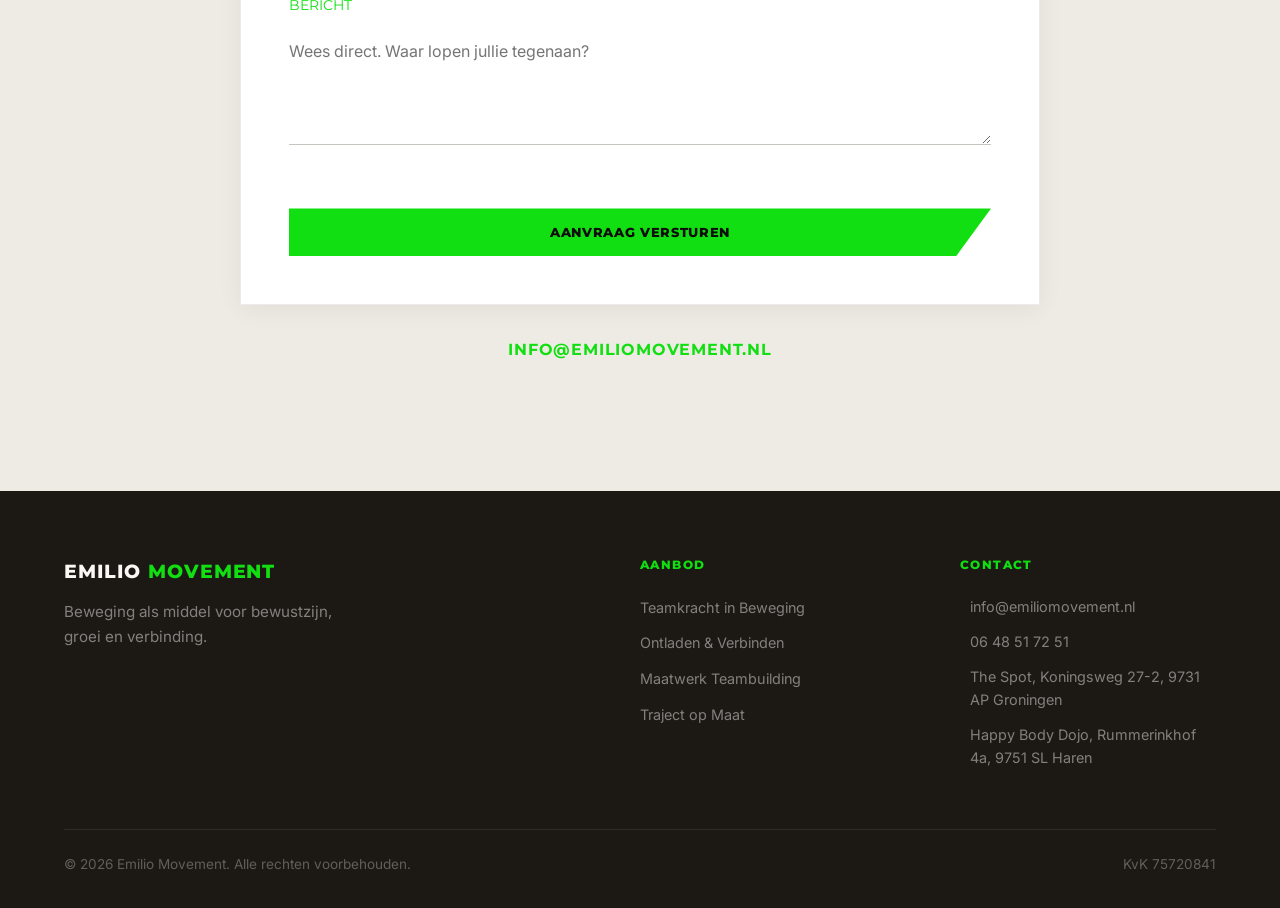
==== commit 10f72420: "Soften hero subtitle on organisaties landing page Replace problem-focused 'vastlopen' line with an i" ====
--- a/index.html
+++ b/index.html
@@ -56,8 +56,7 @@
                     SAMENWERKING VERSTERKEN<br>DOOR HET TE <span class="text-neon">ERVAREN</span>
                 </h1>
                 <p class="hero-subtitle slide-up">
-                    Voor teams die vastlopen in overleg, werkdruk of onderlinge dynamiek.<br>Weg van vergadertafels,
-                    terug naar echt contact.
+                    Voor teams die samenwerking willen verdiepen en vertrouwen willen opbouwen, door het echt te ervaren.
                 </p>
                 <div class="hero-cta-group slide-up-delay">
                     <a href="#contact" class="btn-neon">PLAN EEN KENNISMAKING</a>
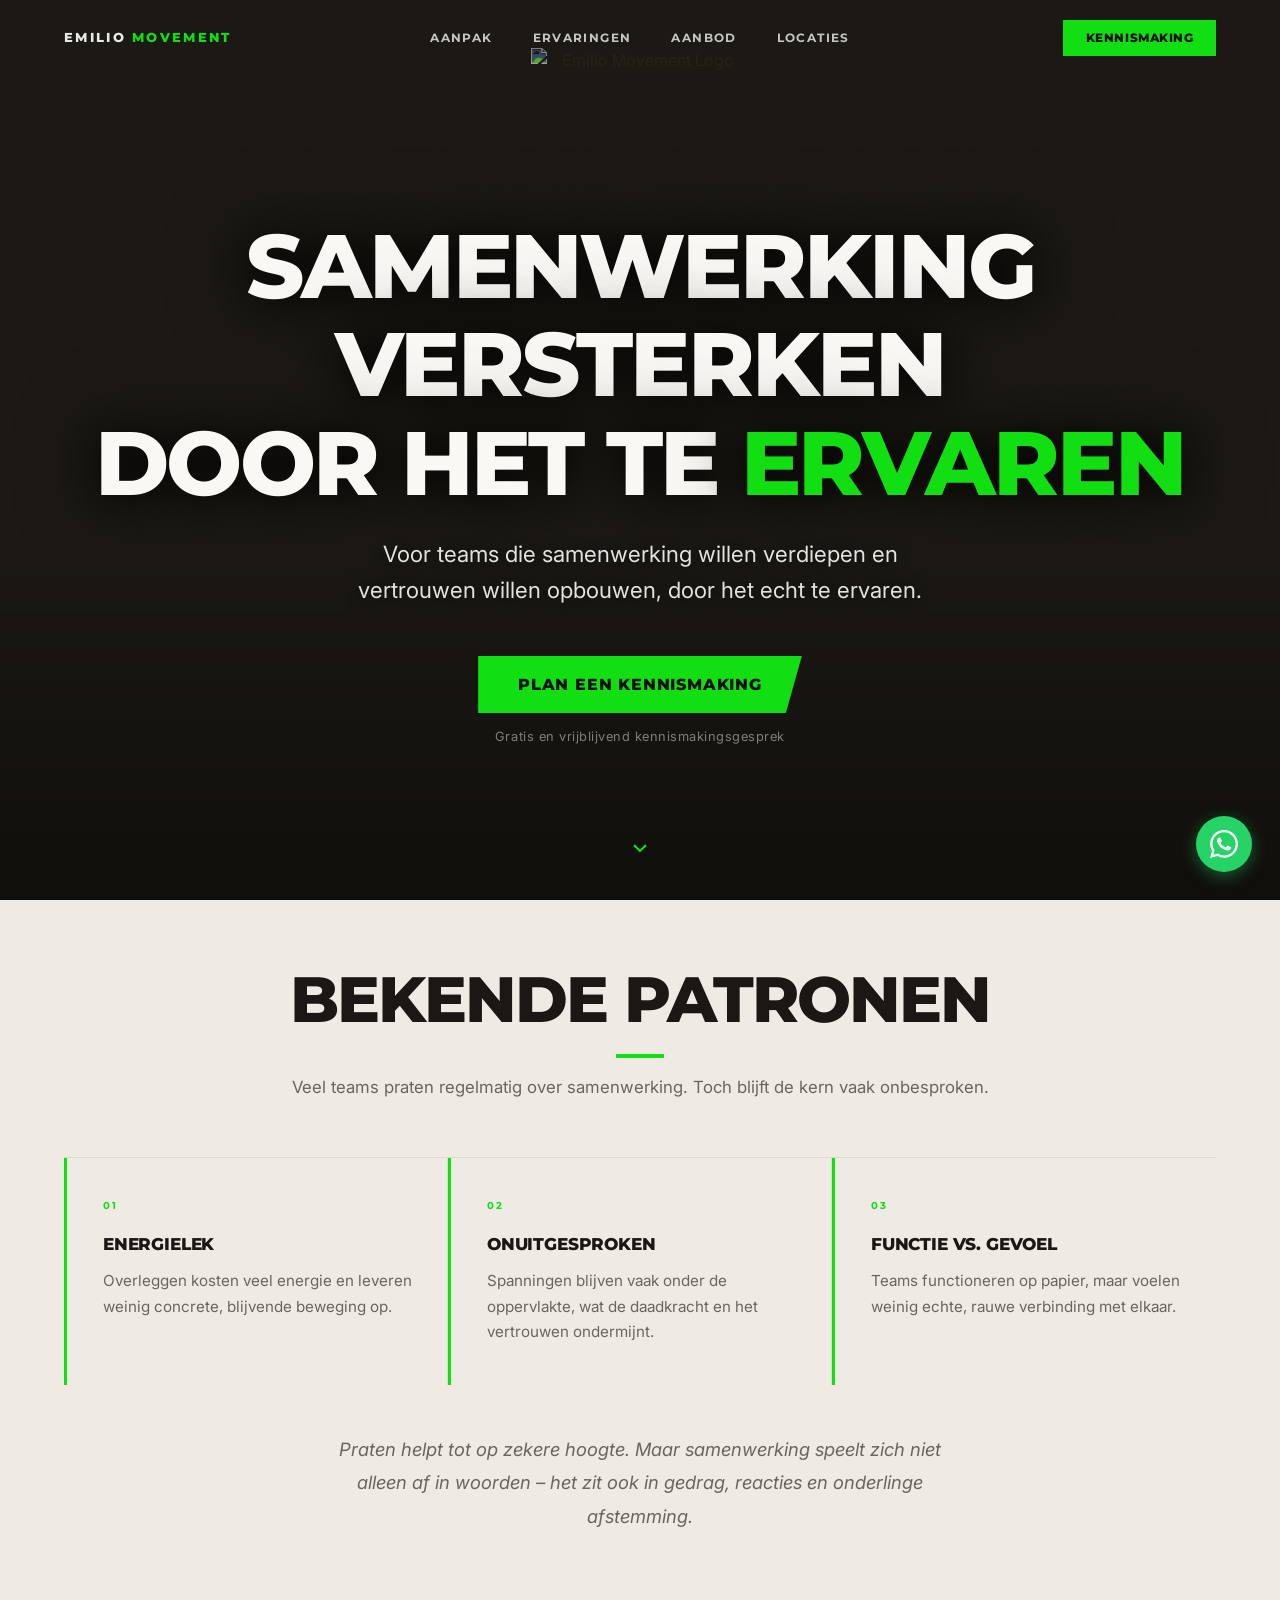
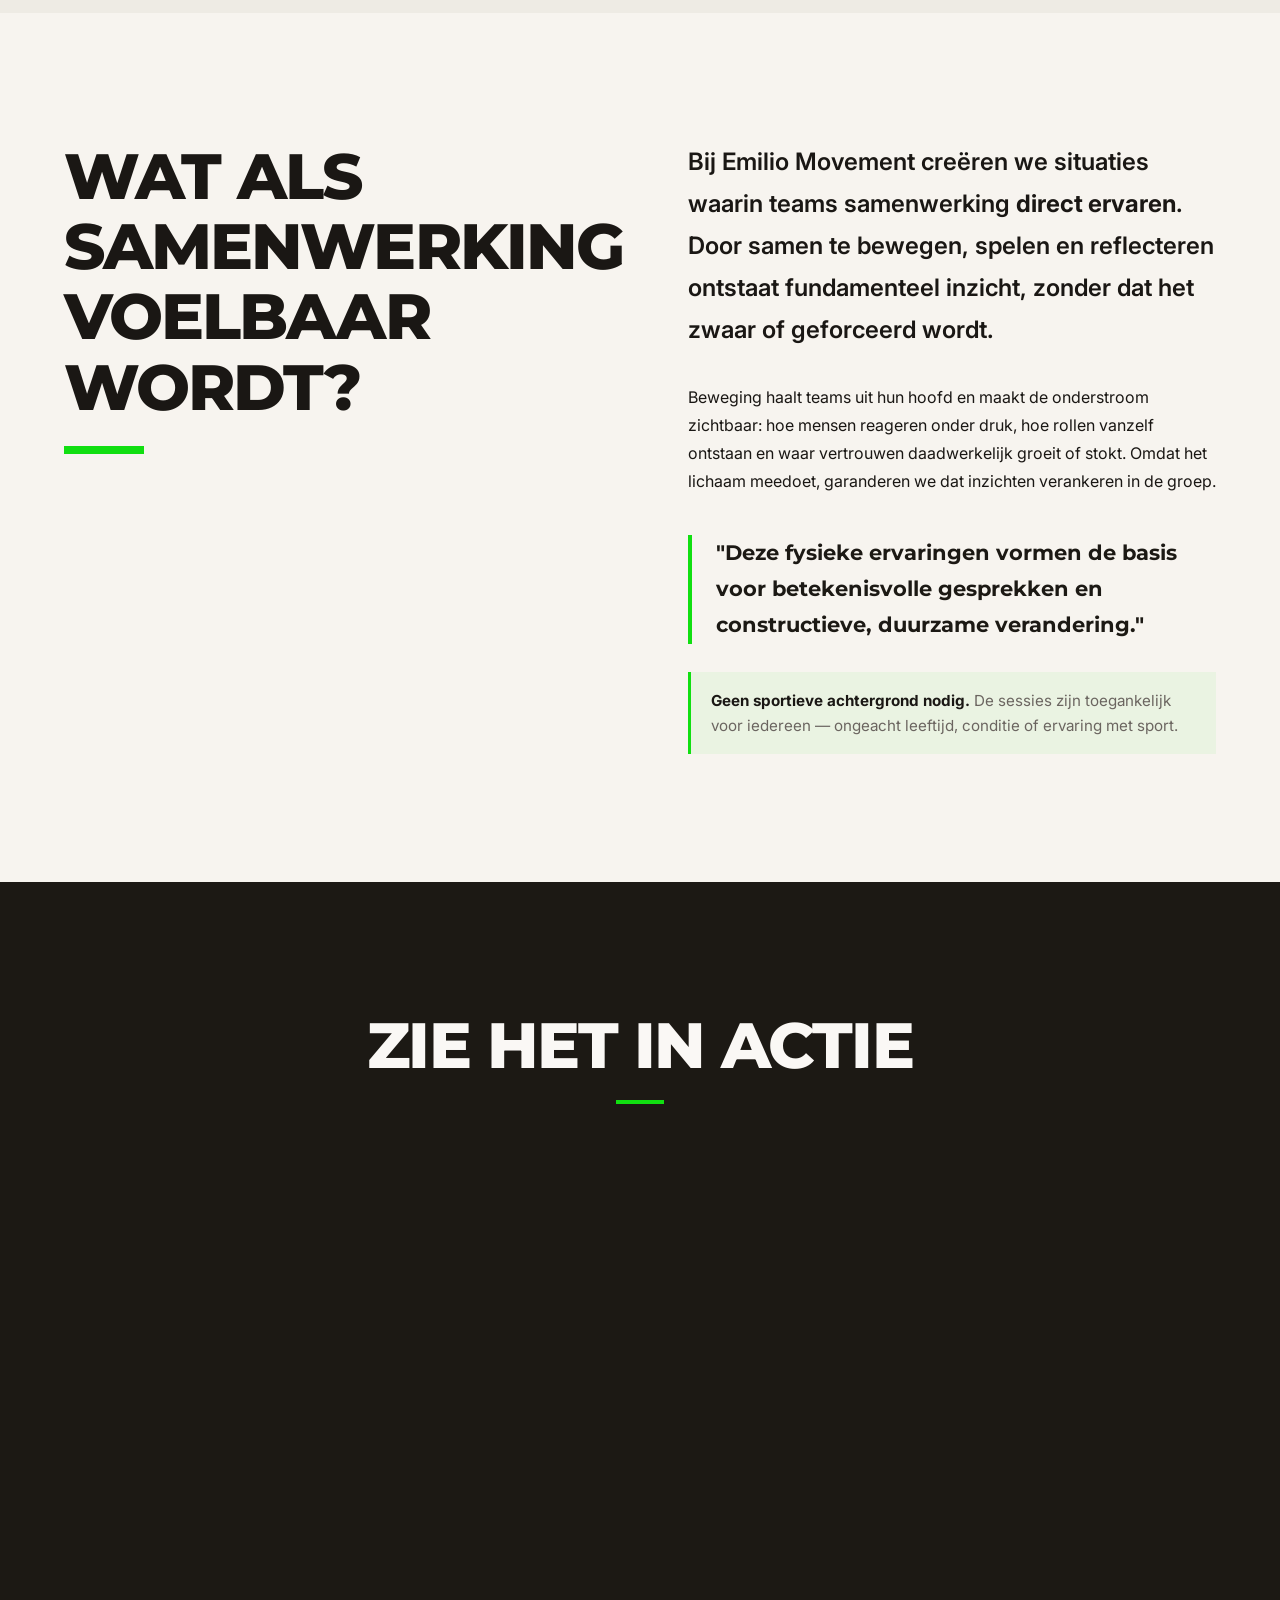
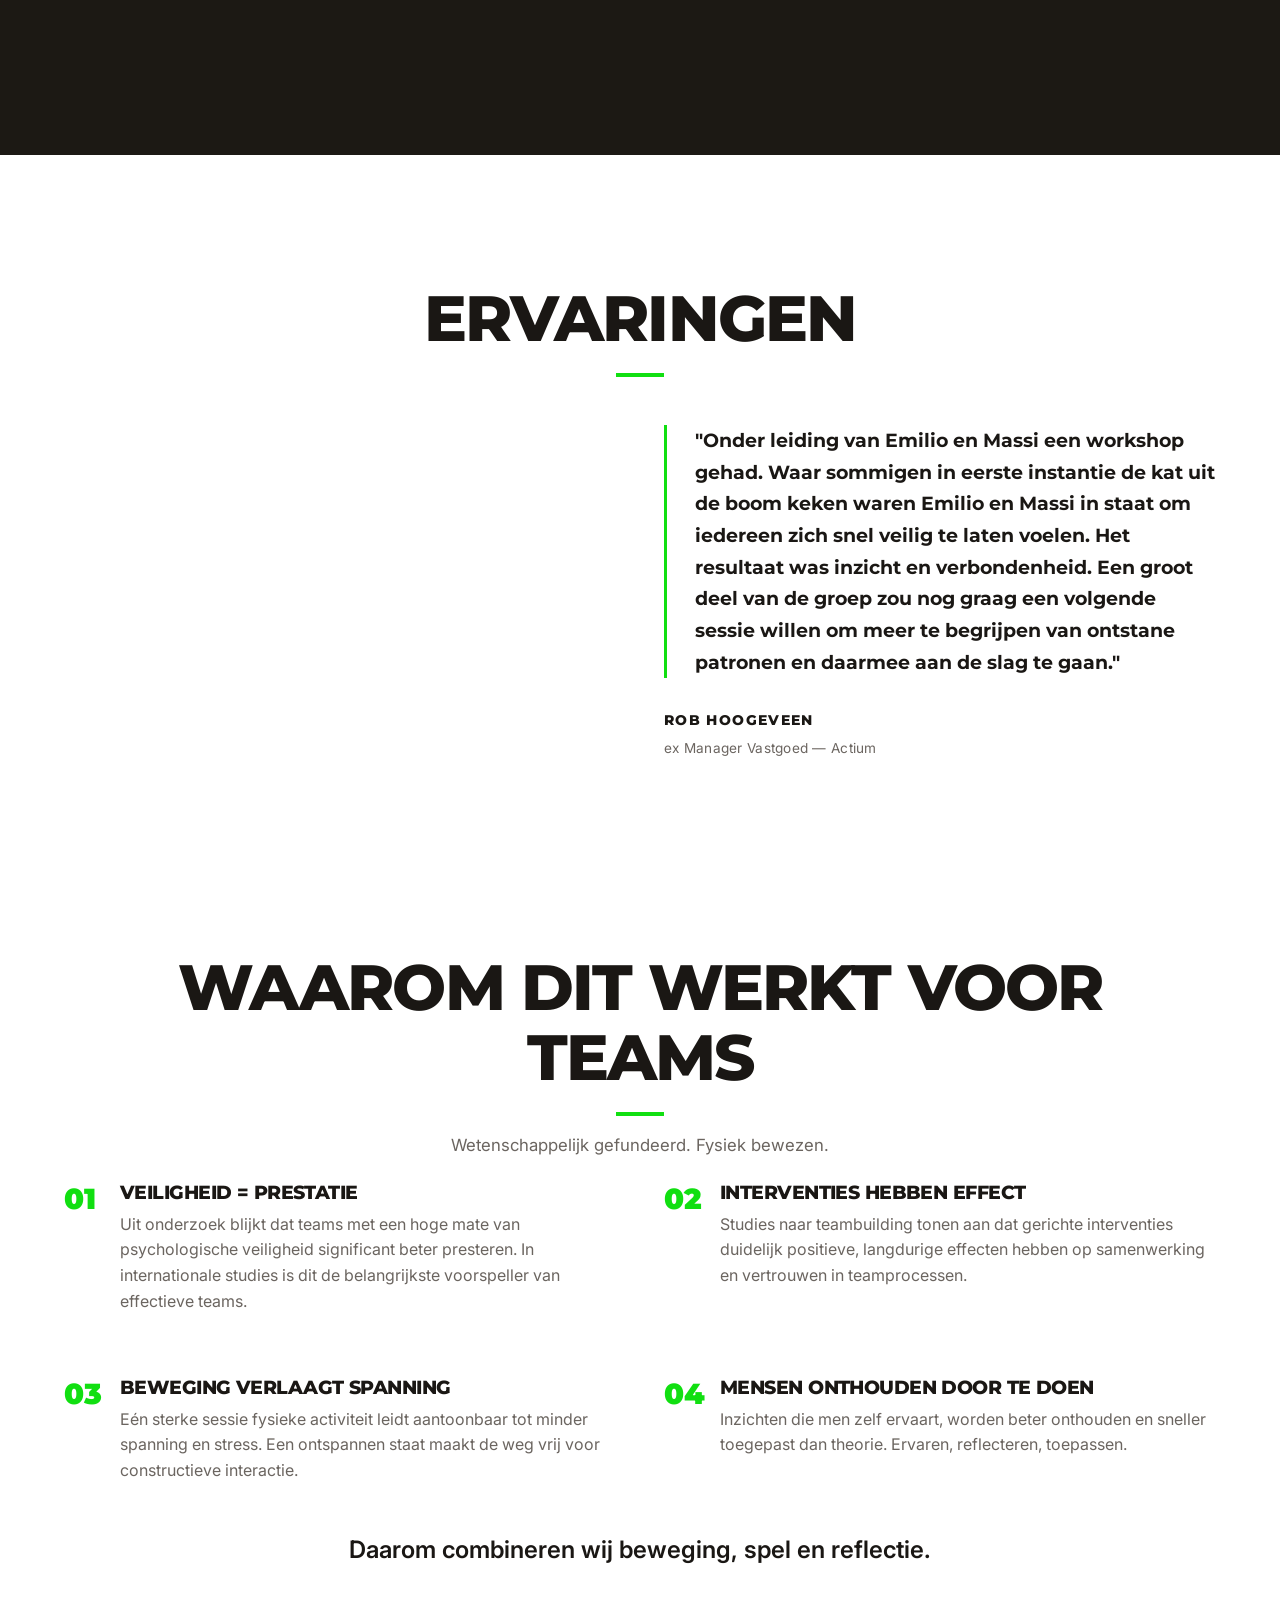
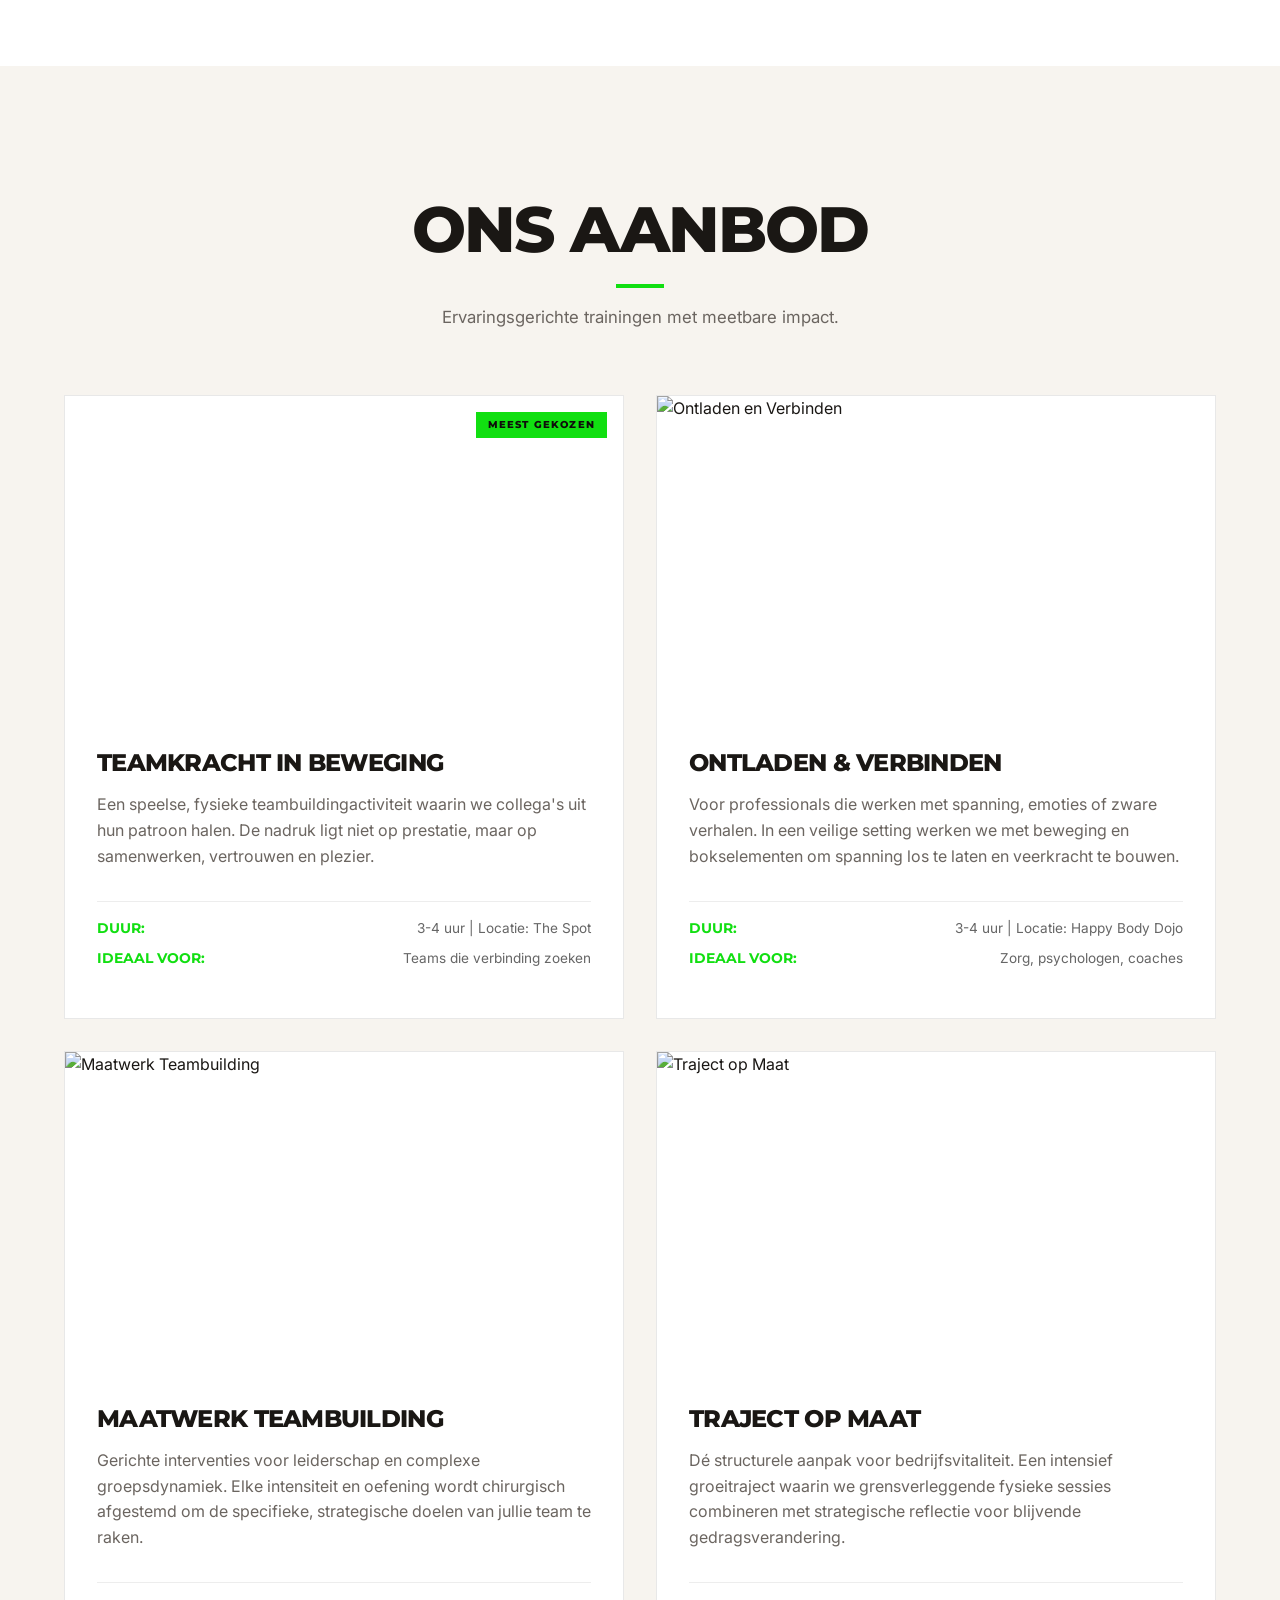
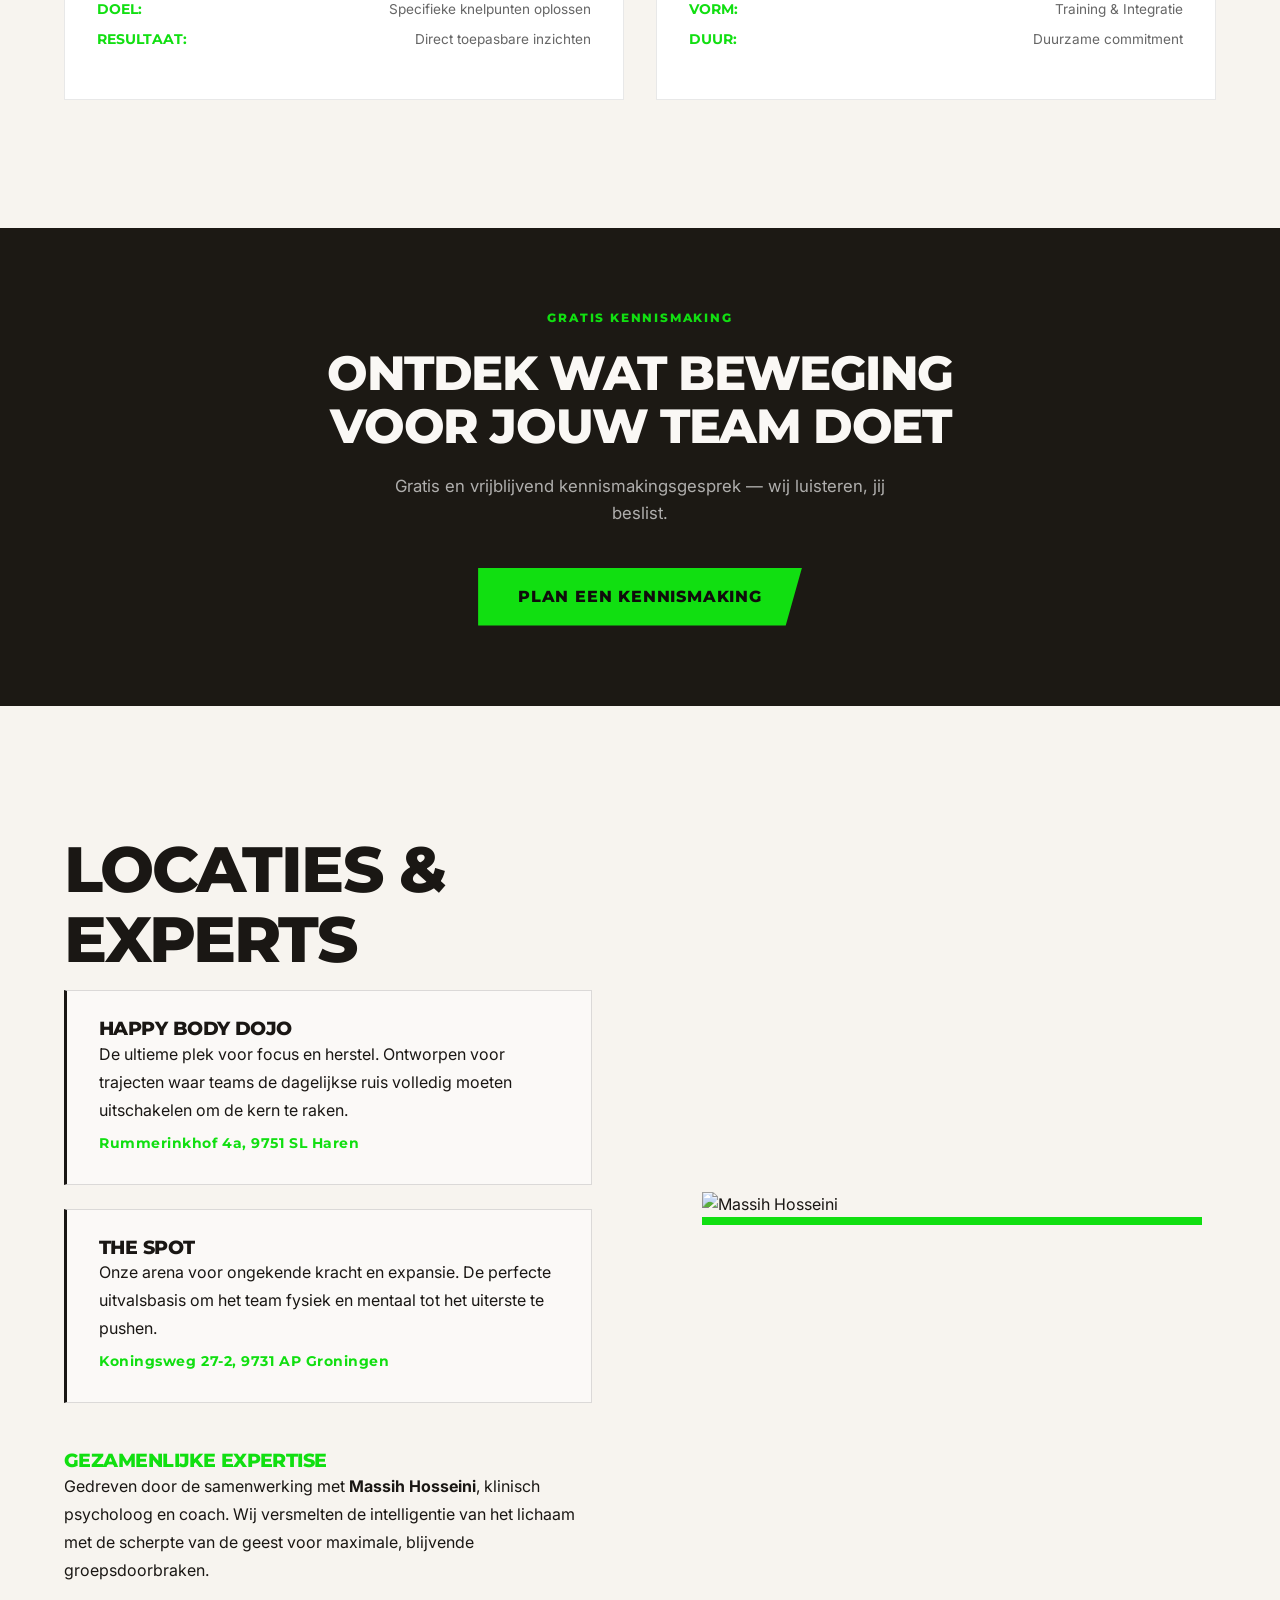
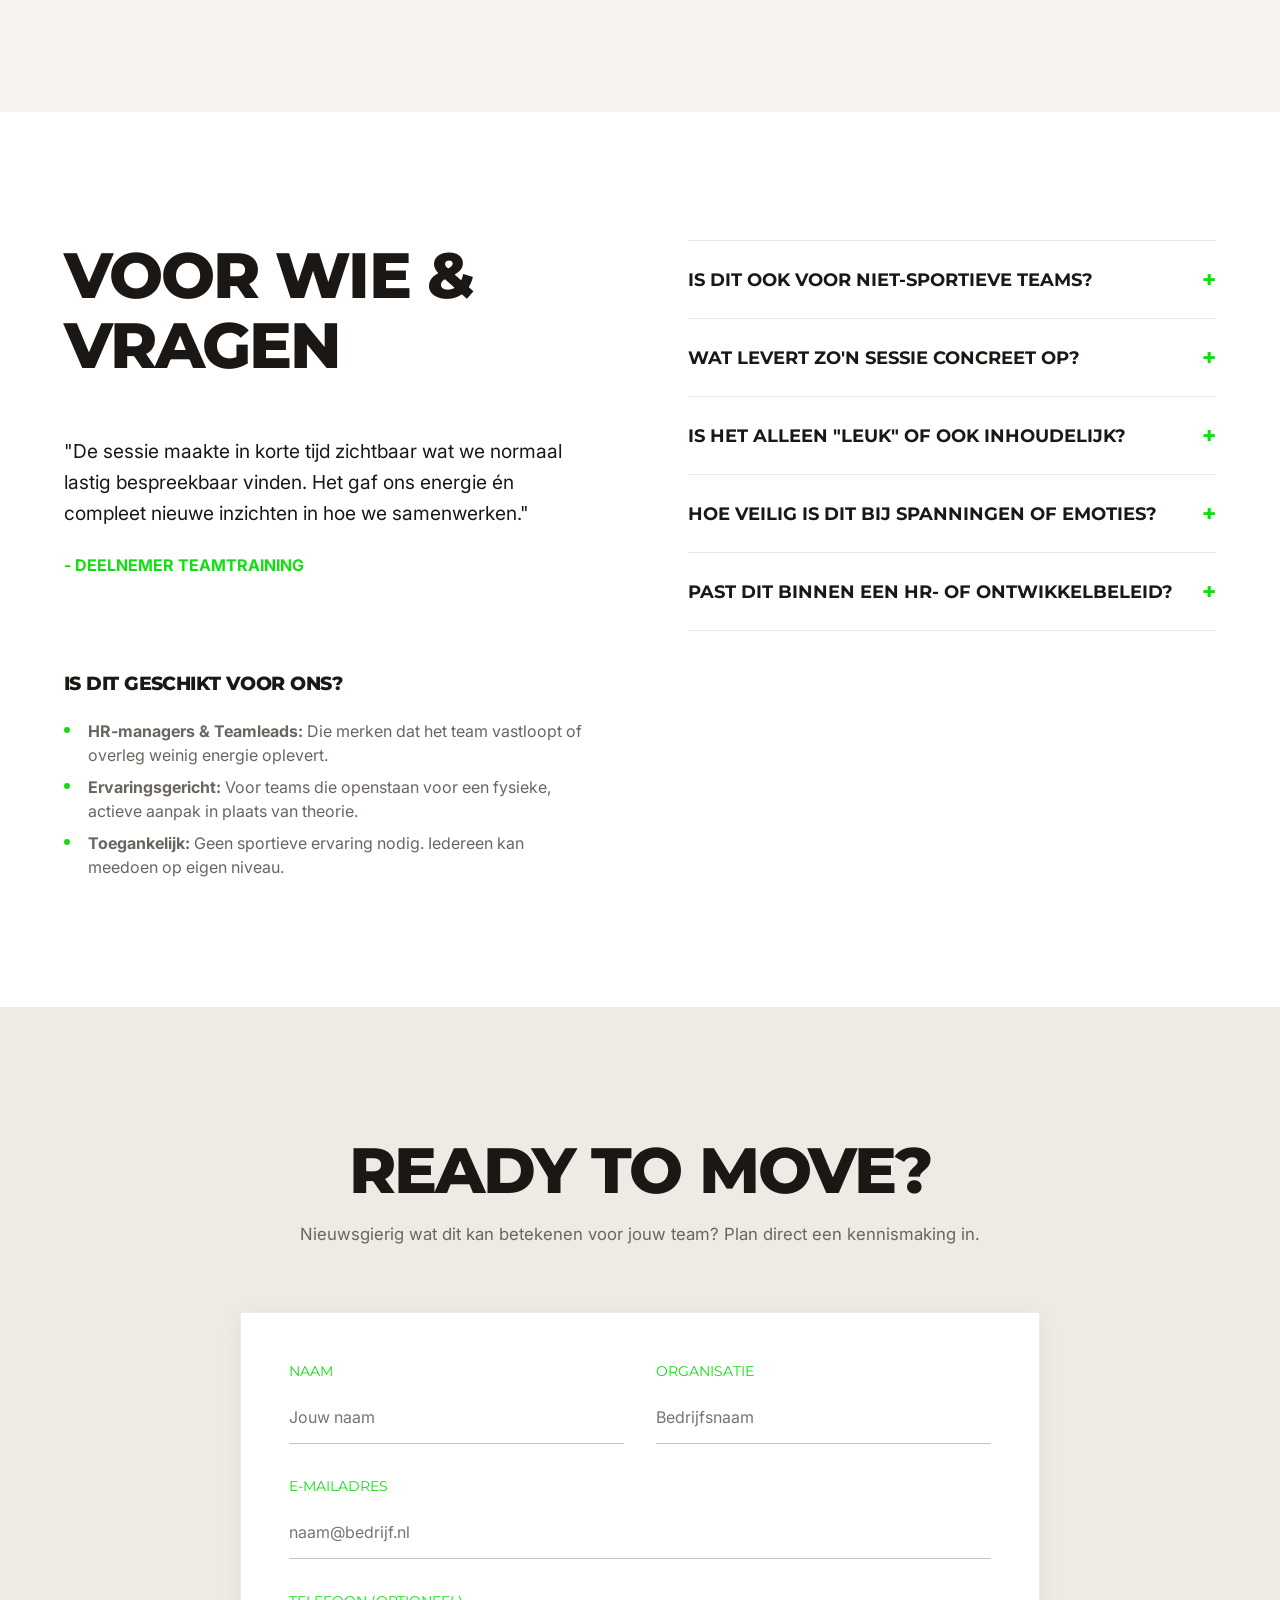
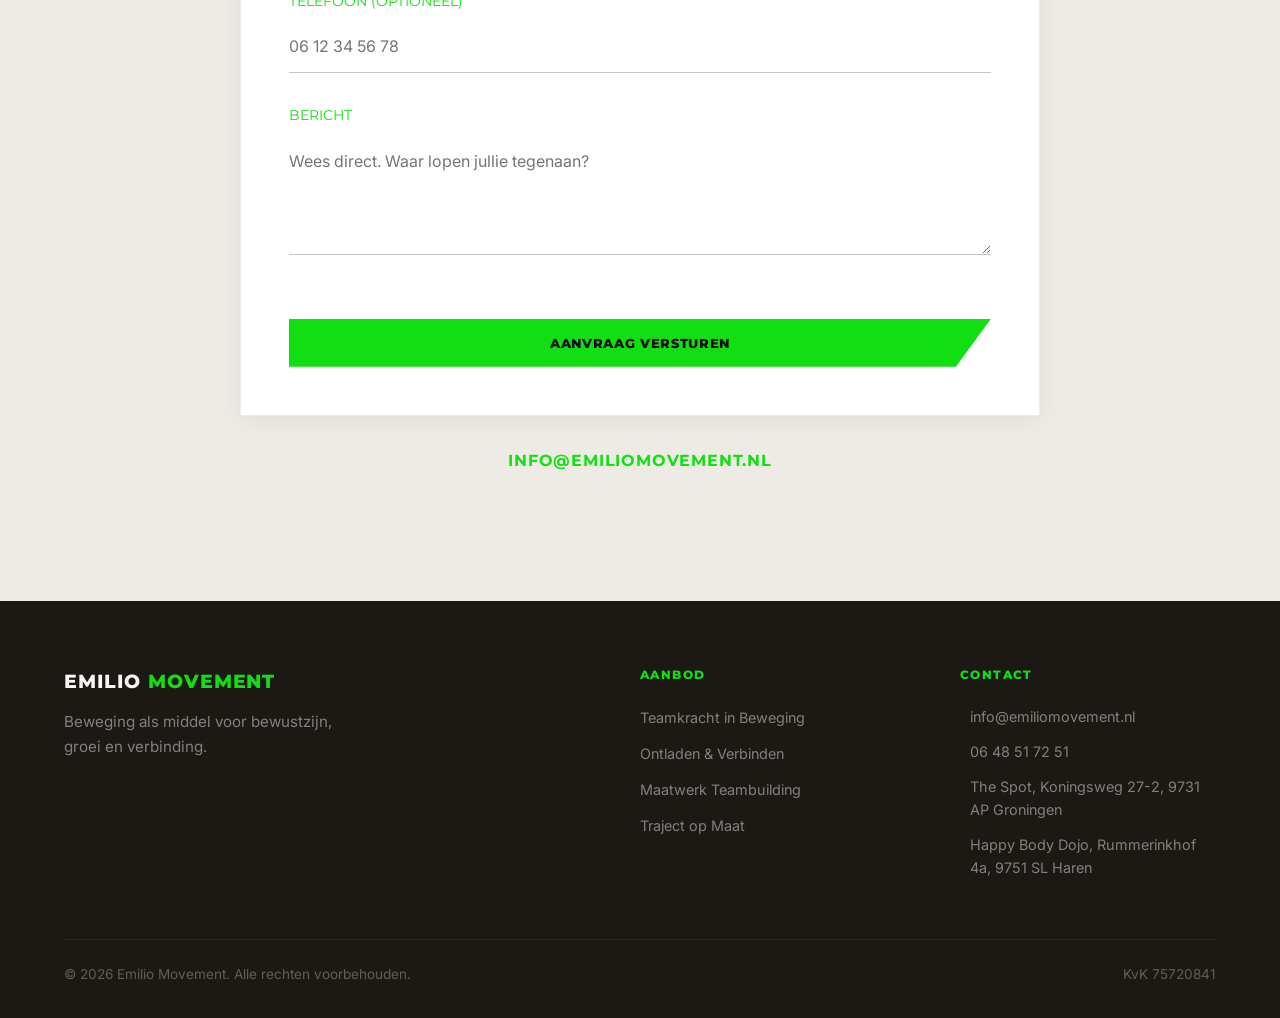
==== commit efac9adf: "Add GTM tracking and bedankt conversion page - Add Google Tag Manager snippet (GTM-P28BB9PL) to inde" ====
--- a/index.html
+++ b/index.html
@@ -4,6 +4,13 @@
 <head>
     <meta charset="UTF-8">
     <meta name="viewport" content="width=device-width, initial-scale=1.0">
+    <!-- Google Tag Manager -->
+    <script>(function(w,d,s,l,i){w[l]=w[l]||[];w[l].push({'gtm.start':
+    new Date().getTime(),event:'gtm.js'});var f=d.getElementsByTagName(s)[0],
+    j=d.createElement(s),dl=l!='dataLayer'?'&l='+l:'';j.async=true;j.src=
+    'https://www.googletagmanager.com/gtm.js?id='+i+dl;f.parentNode.insertBefore(j,f);
+    })(window,document,'script','dataLayer','GTM-P28BB9PL');</script>
+    <!-- End Google Tag Manager -->
     <title>Emilio Movement | Teamtrainingen in Groningen</title>
     <meta name="description"
         content="Versterk de samenwerking in jouw team met de ervaringsgerichte trainingen van Emilio Movement. Combineer fysieke beweging en psychologie voor blijvende impact.">
@@ -15,10 +22,14 @@
 </head>
 
 <body class="landing-page">
+    <!-- Google Tag Manager (noscript) -->
+    <noscript><iframe src="https://www.googletagmanager.com/ns.html?id=GTM-P28BB9PL"
+    height="0" width="0" style="display:none;visibility:hidden"></iframe></noscript>
+    <!-- End Google Tag Manager (noscript) -->
 
     <header class="site-header">
         <nav class="site-nav container">
-            <a href="index.html" class="nav-logo">
+            <a href="./" class="nav-logo">
                 EMILIO <span>MOVEMENT</span>
             </a>
             <div class="nav-links">
@@ -60,6 +71,7 @@
                 </p>
                 <div class="hero-cta-group slide-up-delay">
                     <a href="#contact" class="btn-neon">PLAN EEN KENNISMAKING</a>
+                    <p class="hero-cta-footnote">Gratis en vrijblijvend kennismakingsgesprek</p>
                 </div>
             </div>
 
@@ -124,6 +136,23 @@
                         "Deze fysieke ervaringen vormen de basis voor betekenisvolle gesprekken en constructieve,
                         duurzame verandering."
                     </blockquote>
+                    <p class="intro-accessibility-note">
+                        <strong>Geen sportieve achtergrond nodig.</strong> De sessies zijn toegankelijk voor iedereen — ongeacht leeftijd, conditie of ervaring met sport.
+                    </p>
+                </div>
+            </div>
+        </section>
+
+        <!-- VIDEO SHOWCASE SECTION -->
+        <section id="video" class="section-video section-dark">
+            <div class="container">
+                <div class="section-header text-center block-reveal">
+                    <h2 class="section-title">ZIE HET IN ACTIE</h2>
+                </div>
+                <div class="video-showcase-wrapper mt-6">
+                    <div class="video-showcase-embed">
+                        <iframe src="https://www.youtube.com/embed/weYa8vFxwMM?si=qviMpQDUkS7dlGWw" title="YouTube video player" frameborder="0" allow="accelerometer; autoplay; clipboard-write; encrypted-media; gyroscope; picture-in-picture; web-share" referrerpolicy="strict-origin-when-cross-origin" allowfullscreen></iframe>
+                    </div>
                 </div>
             </div>
         </section>
@@ -191,20 +220,6 @@
             </div>
         </section>
 
-        <!-- VIDEO SHOWCASE SECTION -->
-        <section id="video" class="section-video section-dark">
-            <div class="container">
-                <div class="section-header text-center block-reveal">
-                    <h2 class="section-title">ZIE HET IN ACTIE</h2>
-                </div>
-                <div class="video-showcase-wrapper mt-6">
-                    <div class="video-showcase-embed">
-                        <iframe src="https://www.youtube.com/embed/weYa8vFxwMM?si=qviMpQDUkS7dlGWw" title="YouTube video player" frameborder="0" allow="accelerometer; autoplay; clipboard-write; encrypted-media; gyroscope; picture-in-picture; web-share" referrerpolicy="strict-origin-when-cross-origin" allowfullscreen></iframe>
-                    </div>
-                </div>
-            </div>
-        </section>
-
         <!-- SERVICES SECTION -->
         <section id="diensten" class="section-services">
             <div class="container">
@@ -215,7 +230,8 @@
 
                 <div class="services-grid">
                     <!-- Service 1 -->
-                    <article class="service-card">
+                    <article class="service-card service-card--featured">
+                        <div class="service-badge">MEEST GEKOZEN</div>
                         <div class="service-media">
                             <video loop muted playsinline class="hover-media">
                                 <source src="https://static1.squarespace.com/static/695bad7e0da3646edc4b3de0/t/69a978fc60550043224050cf/1772714241773/The+Spot+%281%29.mp4" type="video/mp4">
@@ -292,8 +308,8 @@
         <section class="midcta">
             <div class="container">
                 <p class="midcta__eyebrow">GRATIS KENNISMAKING</p>
-                <h2 class="midcta__heading">BENIEUWD WAT DIT KAN<br>BETEKENEN VOOR JOUW TEAM?</h2>
-                <p class="midcta__sub">Geen verplichtingen. Gewoon een eerlijk gesprek over waar jullie staan en wat er mogelijk is.</p>
+                <h2 class="midcta__heading">ONTDEK WAT BEWEGING<br>VOOR JOUW TEAM DOET</h2>
+                <p class="midcta__sub">Gratis en vrijblijvend kennismakingsgesprek — wij luisteren, jij beslist.</p>
                 <a href="#contact" class="btn-neon">PLAN EEN KENNISMAKING</a>
             </div>
         </section>
@@ -426,6 +442,7 @@
                 <div class="contact-form-wrapper box-border-neon">
                     <form id="landing-form" class="stark-form" action="https://api.web3forms.com/submit" method="POST">
                         <input type="hidden" name="access_key" value="8ff23cf3-7751-431c-b452-acaf55e9d842">
+                        <input type="hidden" name="redirect" value="https://info.emiliomovement.nl/bedankt">
                         <div class="form-row">
                             <div class="form-group">
                                 <label for="name">NAAM</label>
@@ -507,7 +524,7 @@
                     </div>
                     <div class="footer-contact-item">
                         <i data-lucide="phone"></i>
-                        <span>06 48 51 72 51</span>
+                        <a href="tel:+31648517251" class="footer-tel-link">06 48 51 72 51</a>
                     </div>
                     <div class="footer-contact-item">
                         <i data-lucide="map-pin"></i>
@@ -528,6 +545,13 @@
         </div>
     </footer>
 
+    <!-- WHATSAPP FLOATING BUTTON -->
+    <a href="https://wa.me/31648517251?text=Hallo%20Emilio%2C%20ik%20wil%20graag%20meer%20weten%20over%20jullie%20teamtrainingen." class="whatsapp-fab" target="_blank" rel="noopener noreferrer" aria-label="Stuur een WhatsApp bericht">
+        <svg viewBox="0 0 24 24" fill="currentColor" width="28" height="28" aria-hidden="true">
+            <path d="M17.472 14.382c-.297-.149-1.758-.867-2.03-.967-.273-.099-.471-.148-.67.15-.197.297-.767.966-.94 1.164-.173.199-.347.223-.644.075-.297-.15-1.255-.463-2.39-1.475-.883-.788-1.48-1.761-1.653-2.059-.173-.297-.018-.458.13-.606.134-.133.298-.347.446-.52.149-.174.198-.298.298-.497.099-.198.05-.371-.025-.52-.075-.149-.669-1.612-.916-2.207-.242-.579-.487-.5-.669-.51-.173-.008-.371-.01-.57-.01-.198 0-.52.074-.792.372-.272.297-1.04 1.016-1.04 2.479 0 1.462 1.065 2.875 1.213 3.074.149.198 2.096 3.2 5.077 4.487.709.306 1.262.489 1.694.625.712.227 1.36.195 1.871.118.571-.085 1.758-.719 2.006-1.413.248-.694.248-1.289.173-1.413-.074-.124-.272-.198-.57-.347m-5.421 7.403h-.004a9.87 9.87 0 01-5.031-1.378l-.361-.214-3.741.982.998-3.648-.235-.374a9.86 9.86 0 01-1.51-5.26c.001-5.45 4.436-9.884 9.888-9.884 2.64 0 5.122 1.03 6.988 2.898a9.825 9.825 0 012.893 6.994c-.003 5.45-4.437 9.884-9.885 9.884m8.413-18.297A11.815 11.815 0 0012.05 0C5.495 0 .16 5.335.157 11.892c0 2.096.547 4.142 1.588 5.945L.057 24l6.305-1.654a11.882 11.882 0 005.683 1.448h.005c6.554 0 11.89-5.335 11.893-11.893a11.821 11.821 0 00-3.48-8.413z"/>
+        </svg>
+    </a>
+
     <script src="https://unpkg.com/lucide@latest/dist/umd/lucide.js"></script>
     <script src="js/main.js"></script>
 </body>
--- a/css/style.css
+++ b/css/style.css
@@ -1406,4 +1406,178 @@
     max-width: 520px;
     margin: 0 auto 2.5rem;
     line-height: 1.65;
+}
+
+/* =========================================================================
+   HERO TRUST BAR
+   ========================================================================= */
+.hero-trust-bar {
+    display: flex;
+    align-items: center;
+    justify-content: center;
+    flex-wrap: wrap;
+    gap: 0.5rem 1rem;
+    margin-bottom: 2rem;
+}
+
+.trust-item {
+    font-family: var(--font-heading);
+    font-size: 0.72rem;
+    font-weight: 700;
+    letter-spacing: 0.1em;
+    text-transform: uppercase;
+    color: rgba(255, 255, 255, 0.65);
+}
+
+.trust-divider {
+    color: var(--color-neon);
+    font-weight: 300;
+    opacity: 0.5;
+}
+
+.hero-cta-footnote {
+    margin-top: 0.85rem;
+    font-size: 0.8rem;
+    color: rgba(255, 255, 255, 0.45);
+    letter-spacing: 0.04em;
+}
+
+/* =========================================================================
+   STATS STRIP
+   ========================================================================= */
+.stats-strip {
+    background-color: var(--color-bg-dark);
+    padding: 2.5rem 0;
+    border-top: 1px solid rgba(17, 223, 17, 0.15);
+    border-bottom: 1px solid rgba(17, 223, 17, 0.15);
+}
+
+.stats-grid {
+    display: grid;
+    grid-template-columns: repeat(2, 1fr);
+    gap: 2rem 1rem;
+    text-align: center;
+}
+
+@media (min-width: 768px) {
+    .stats-grid {
+        grid-template-columns: repeat(4, 1fr);
+        gap: 0;
+    }
+    .stats-grid--two {
+        grid-template-columns: repeat(2, 1fr);
+        max-width: 480px;
+        margin: 0 auto;
+    }
+}
+
+.stat-item {
+    display: flex;
+    flex-direction: column;
+    align-items: center;
+    gap: 0.35rem;
+}
+
+@media (min-width: 768px) {
+    .stat-item {
+        border-right: 1px solid rgba(255, 255, 255, 0.08);
+    }
+    .stat-item:last-child {
+        border-right: none;
+    }
+}
+
+.stat-number {
+    font-family: var(--font-heading);
+    font-size: clamp(2rem, 4vw, 3rem);
+    font-weight: 900;
+    color: var(--color-neon);
+    line-height: 1;
+}
+
+.stat-label {
+    font-size: 0.78rem;
+    font-family: var(--font-heading);
+    font-weight: 700;
+    letter-spacing: 0.08em;
+    text-transform: uppercase;
+    color: rgba(255, 255, 255, 0.45);
+}
+
+/* =========================================================================
+   INTRO ACCESSIBILITY NOTE
+   ========================================================================= */
+.intro-accessibility-note {
+    margin-top: 1.75rem;
+    padding: 1rem 1.25rem;
+    background-color: rgba(17, 223, 17, 0.06);
+    border-left: 3px solid var(--color-neon);
+    font-size: 0.95rem;
+    color: var(--color-text-gray);
+    line-height: 1.65;
+}
+
+.intro-accessibility-note strong {
+    color: var(--color-text-dark);
+}
+
+/* =========================================================================
+   SERVICE BADGE (MEEST GEKOZEN)
+   ========================================================================= */
+.service-card--featured {
+    position: relative;
+}
+
+.service-badge {
+    position: absolute;
+    top: 1rem;
+    right: 1rem;
+    z-index: 5;
+    background-color: var(--color-neon);
+    color: var(--color-bg-black);
+    font-family: var(--font-heading);
+    font-size: 0.62rem;
+    font-weight: 800;
+    letter-spacing: 0.12em;
+    text-transform: uppercase;
+    padding: 0.3rem 0.75rem;
+}
+
+/* =========================================================================
+   FOOTER PHONE LINK
+   ========================================================================= */
+.footer-tel-link {
+    color: inherit;
+    text-decoration: none;
+    transition: color 0.2s ease;
+}
+
+.footer-tel-link:hover {
+    color: var(--color-neon);
+}
+
+/* =========================================================================
+   WHATSAPP FLOATING BUTTON
+   ========================================================================= */
+.whatsapp-fab {
+    position: fixed;
+    bottom: 1.75rem;
+    right: 1.75rem;
+    z-index: 200;
+    width: 56px;
+    height: 56px;
+    border-radius: 50%;
+    background-color: #25D366;
+    color: #ffffff;
+    display: flex;
+    align-items: center;
+    justify-content: center;
+    box-shadow: 0 4px 16px rgba(37, 211, 102, 0.4);
+    transition: transform 0.2s ease, box-shadow 0.2s ease;
+    text-decoration: none;
+}
+
+.whatsapp-fab:hover {
+    transform: translateY(-3px) scale(1.05);
+    box-shadow: 0 8px 24px rgba(37, 211, 102, 0.5);
 }
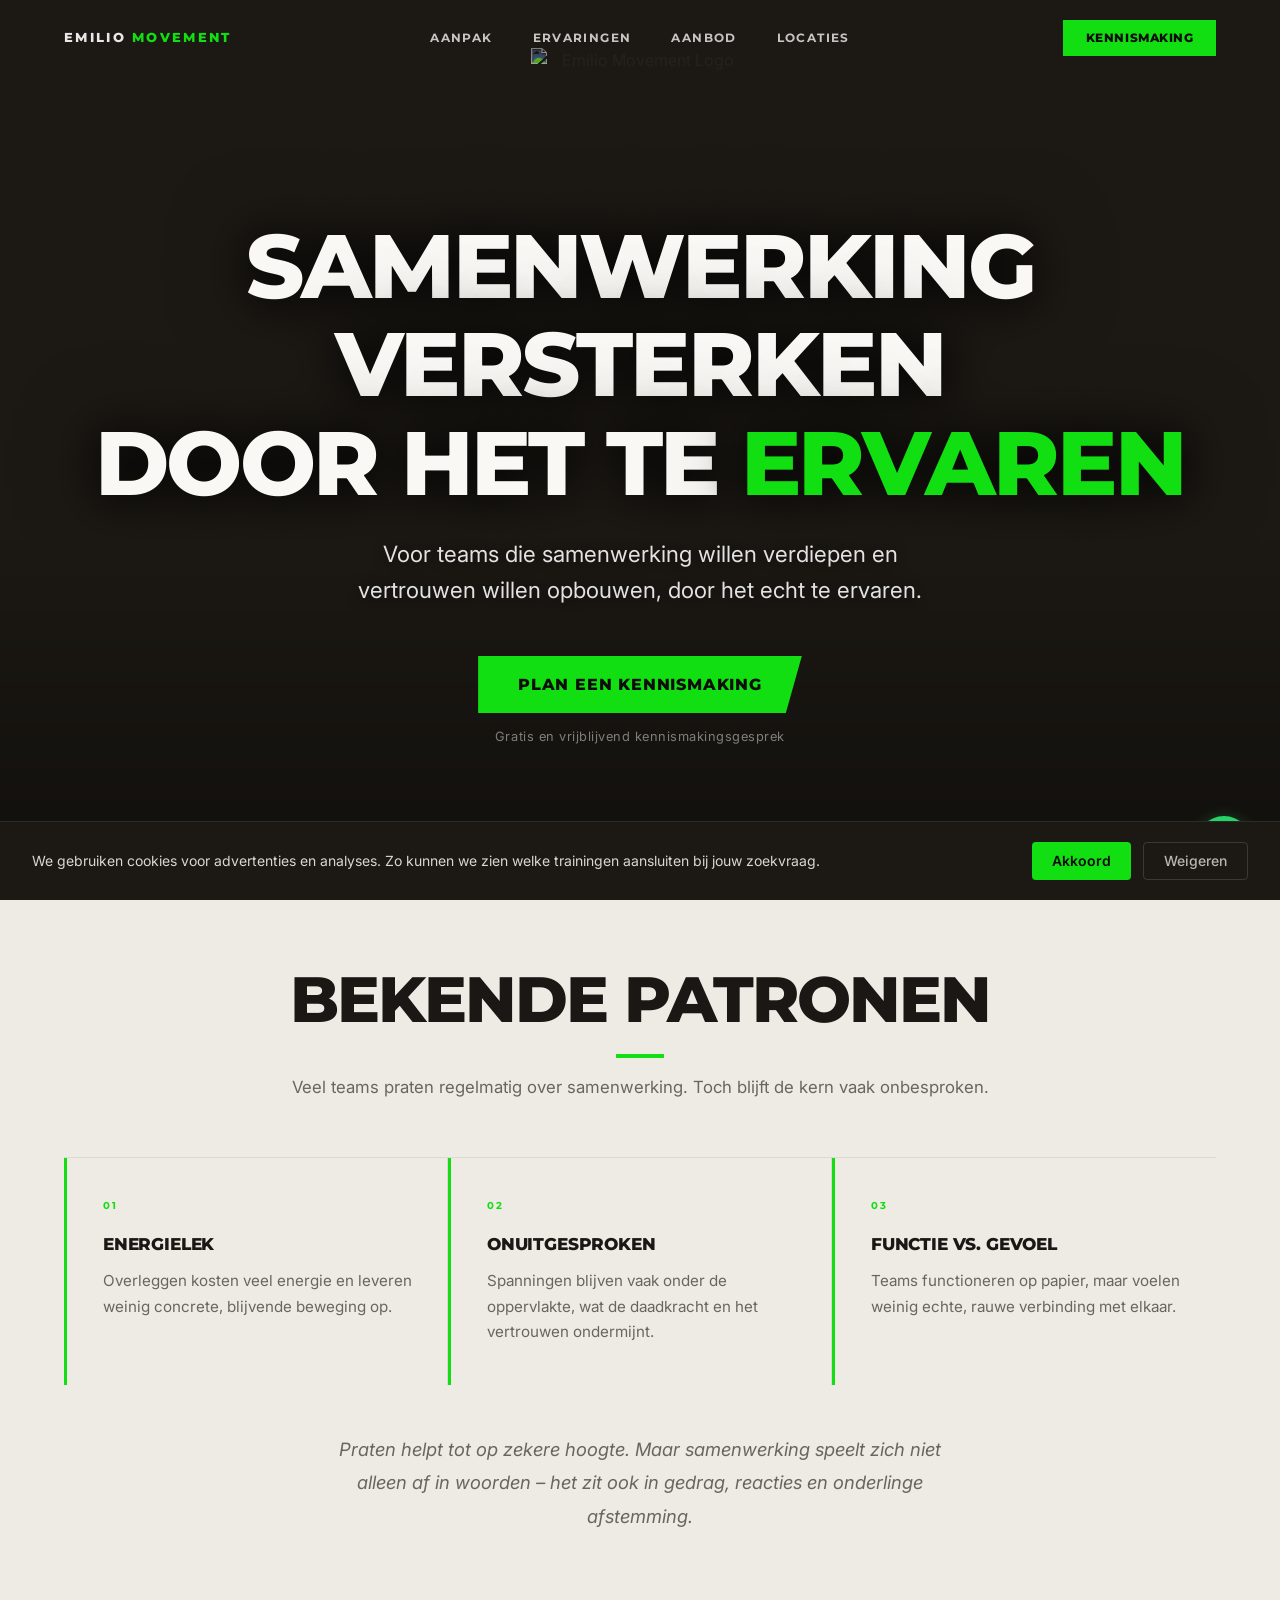
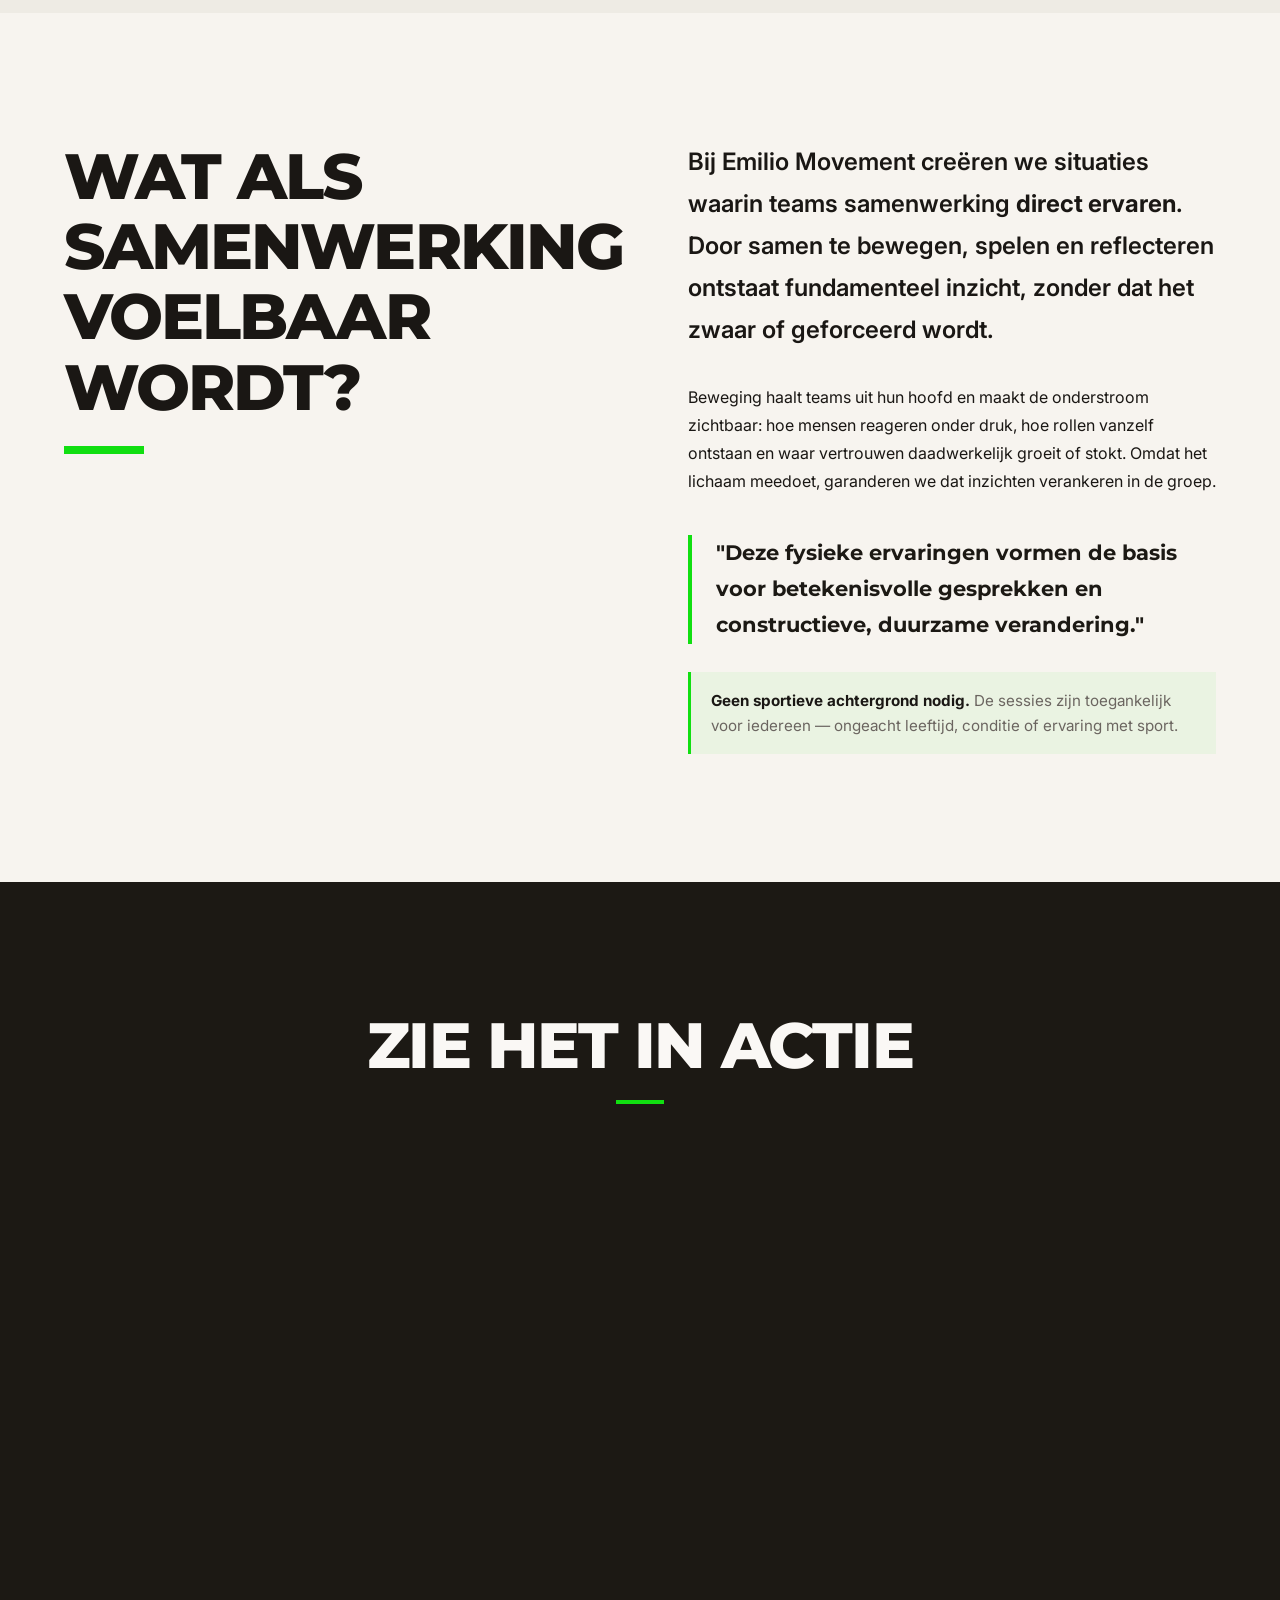
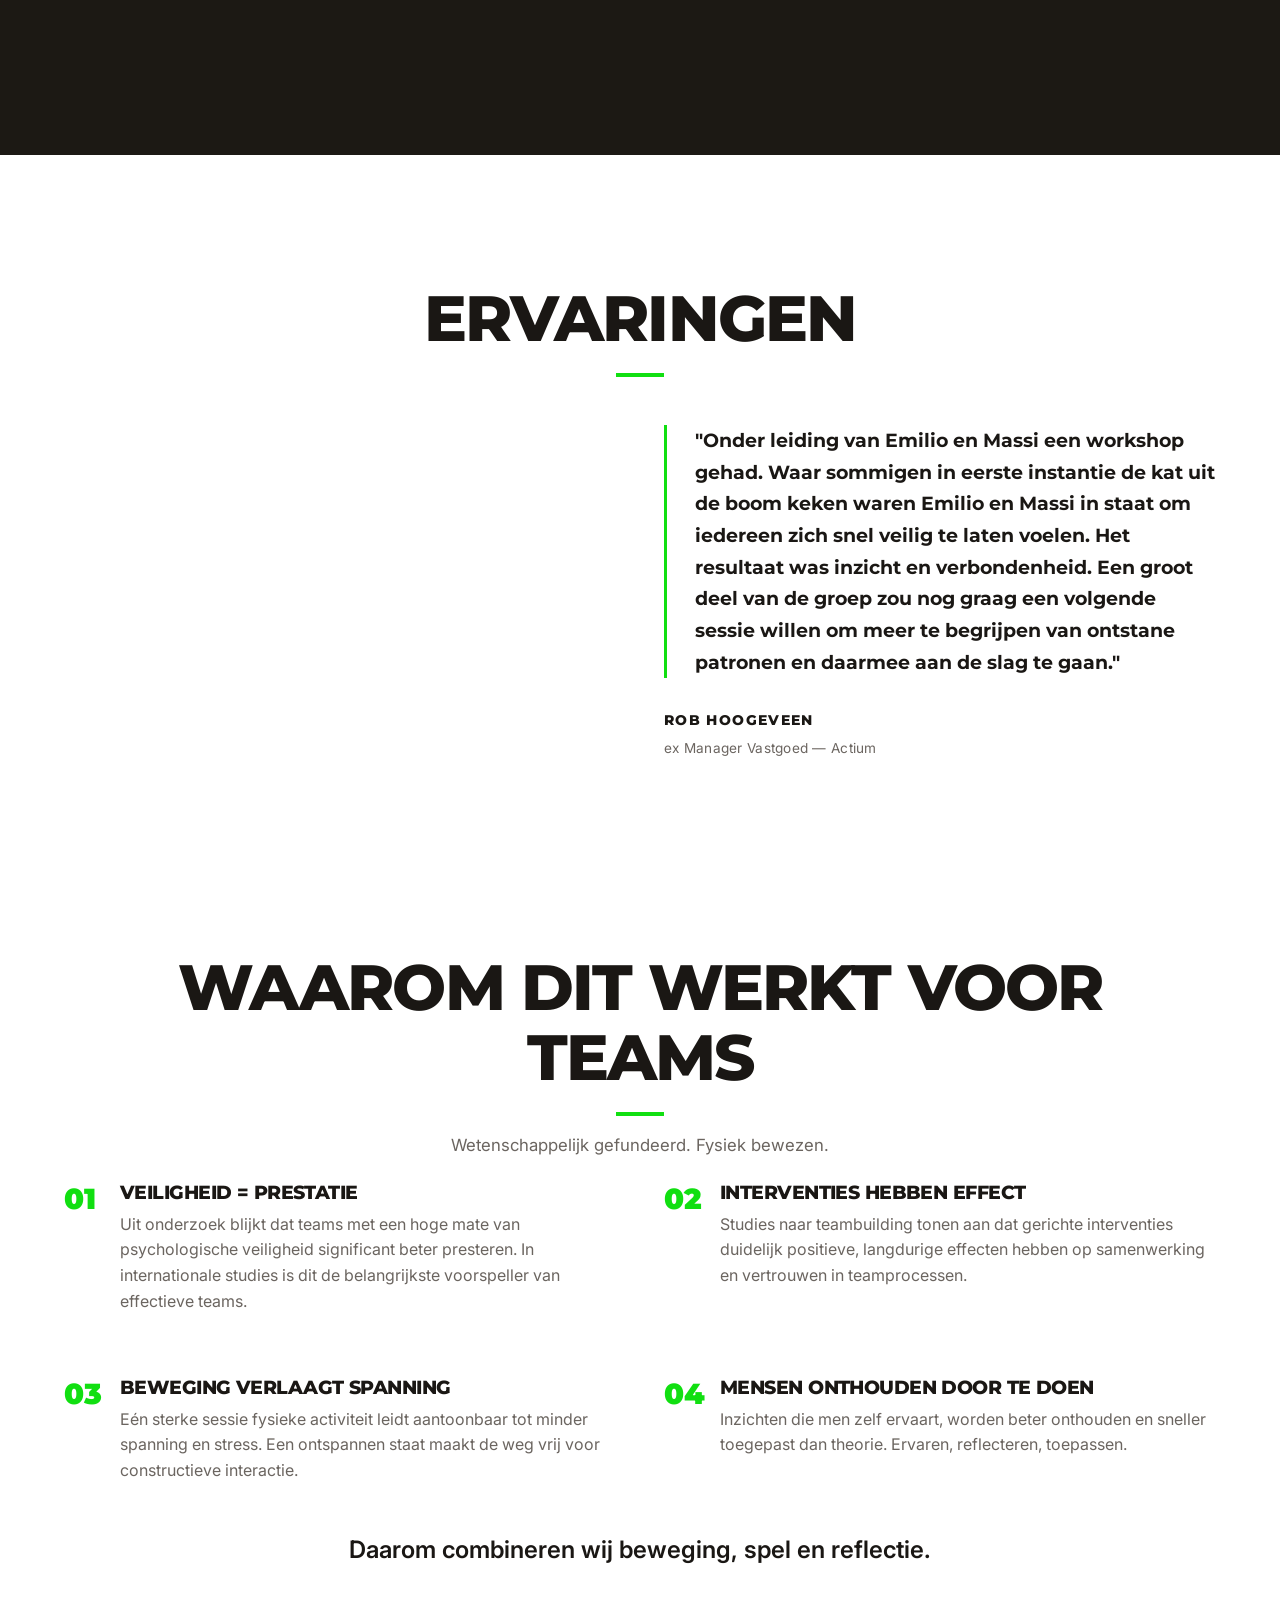
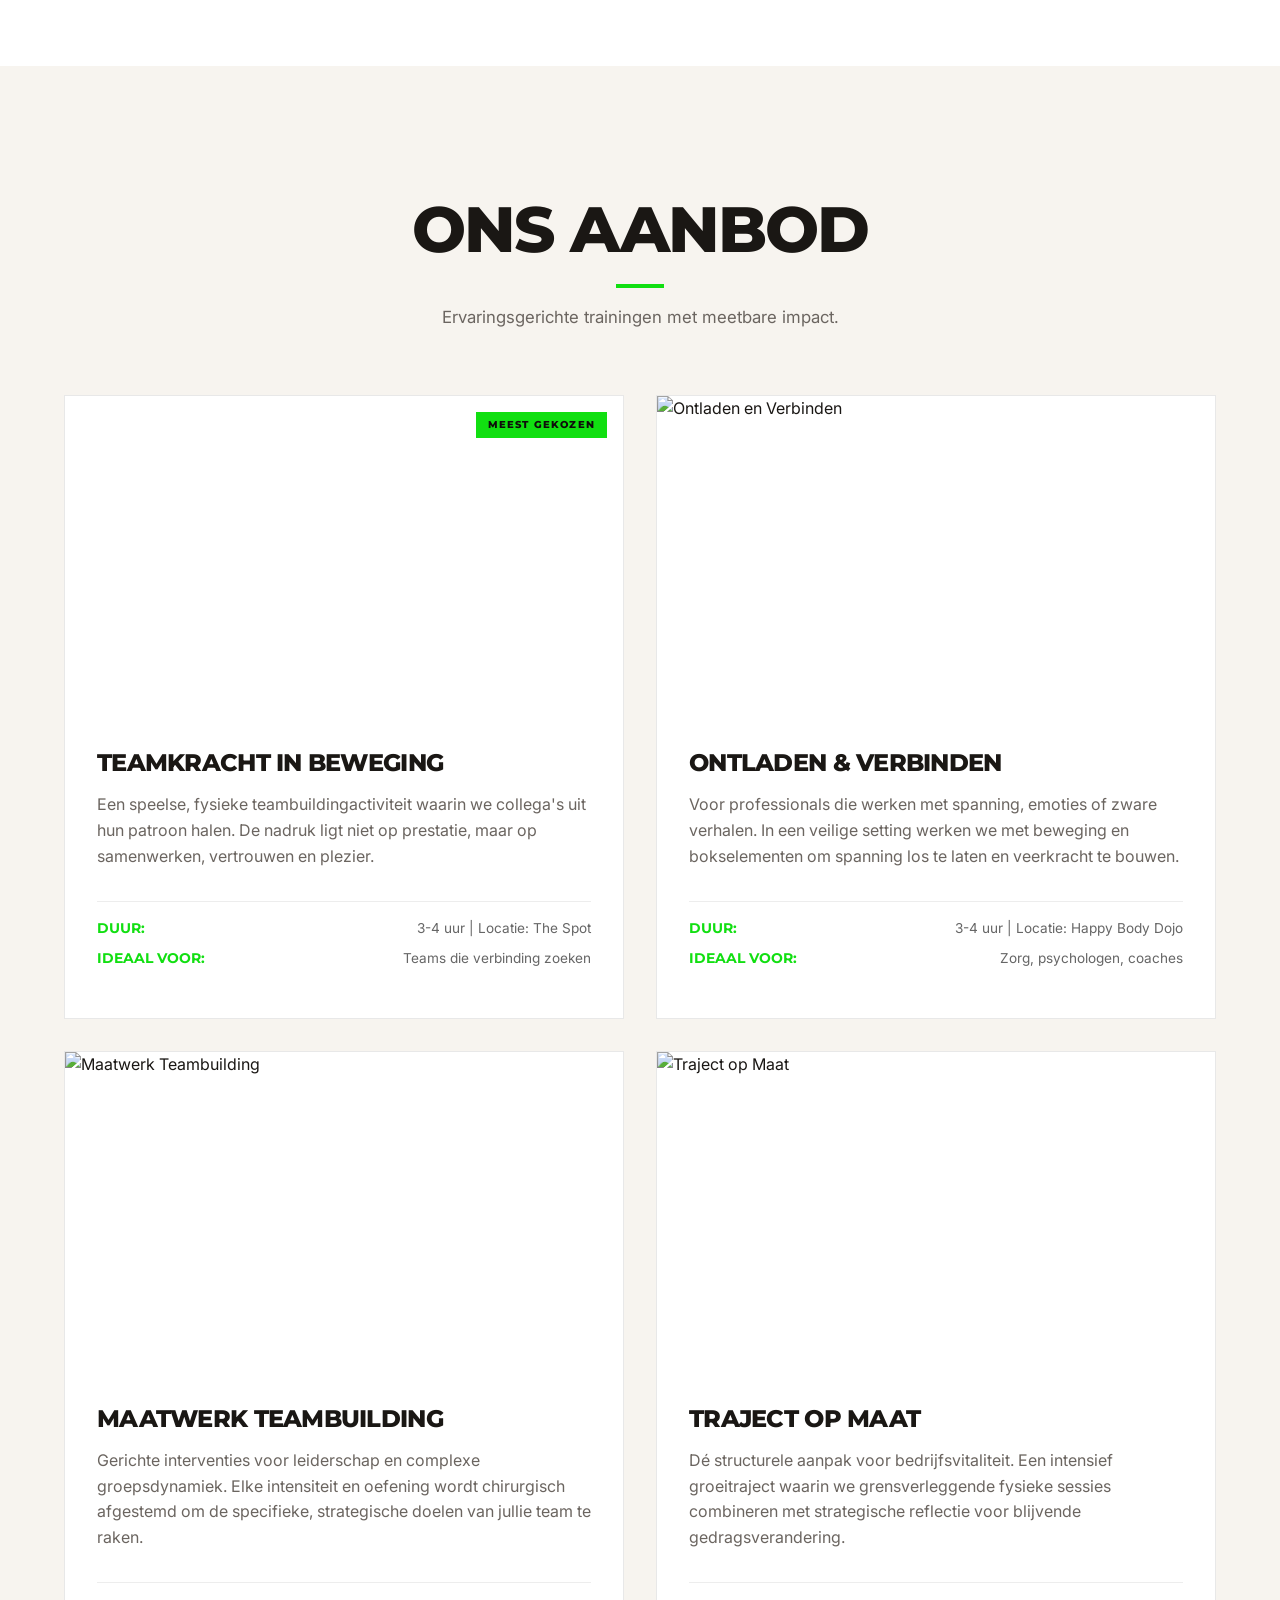
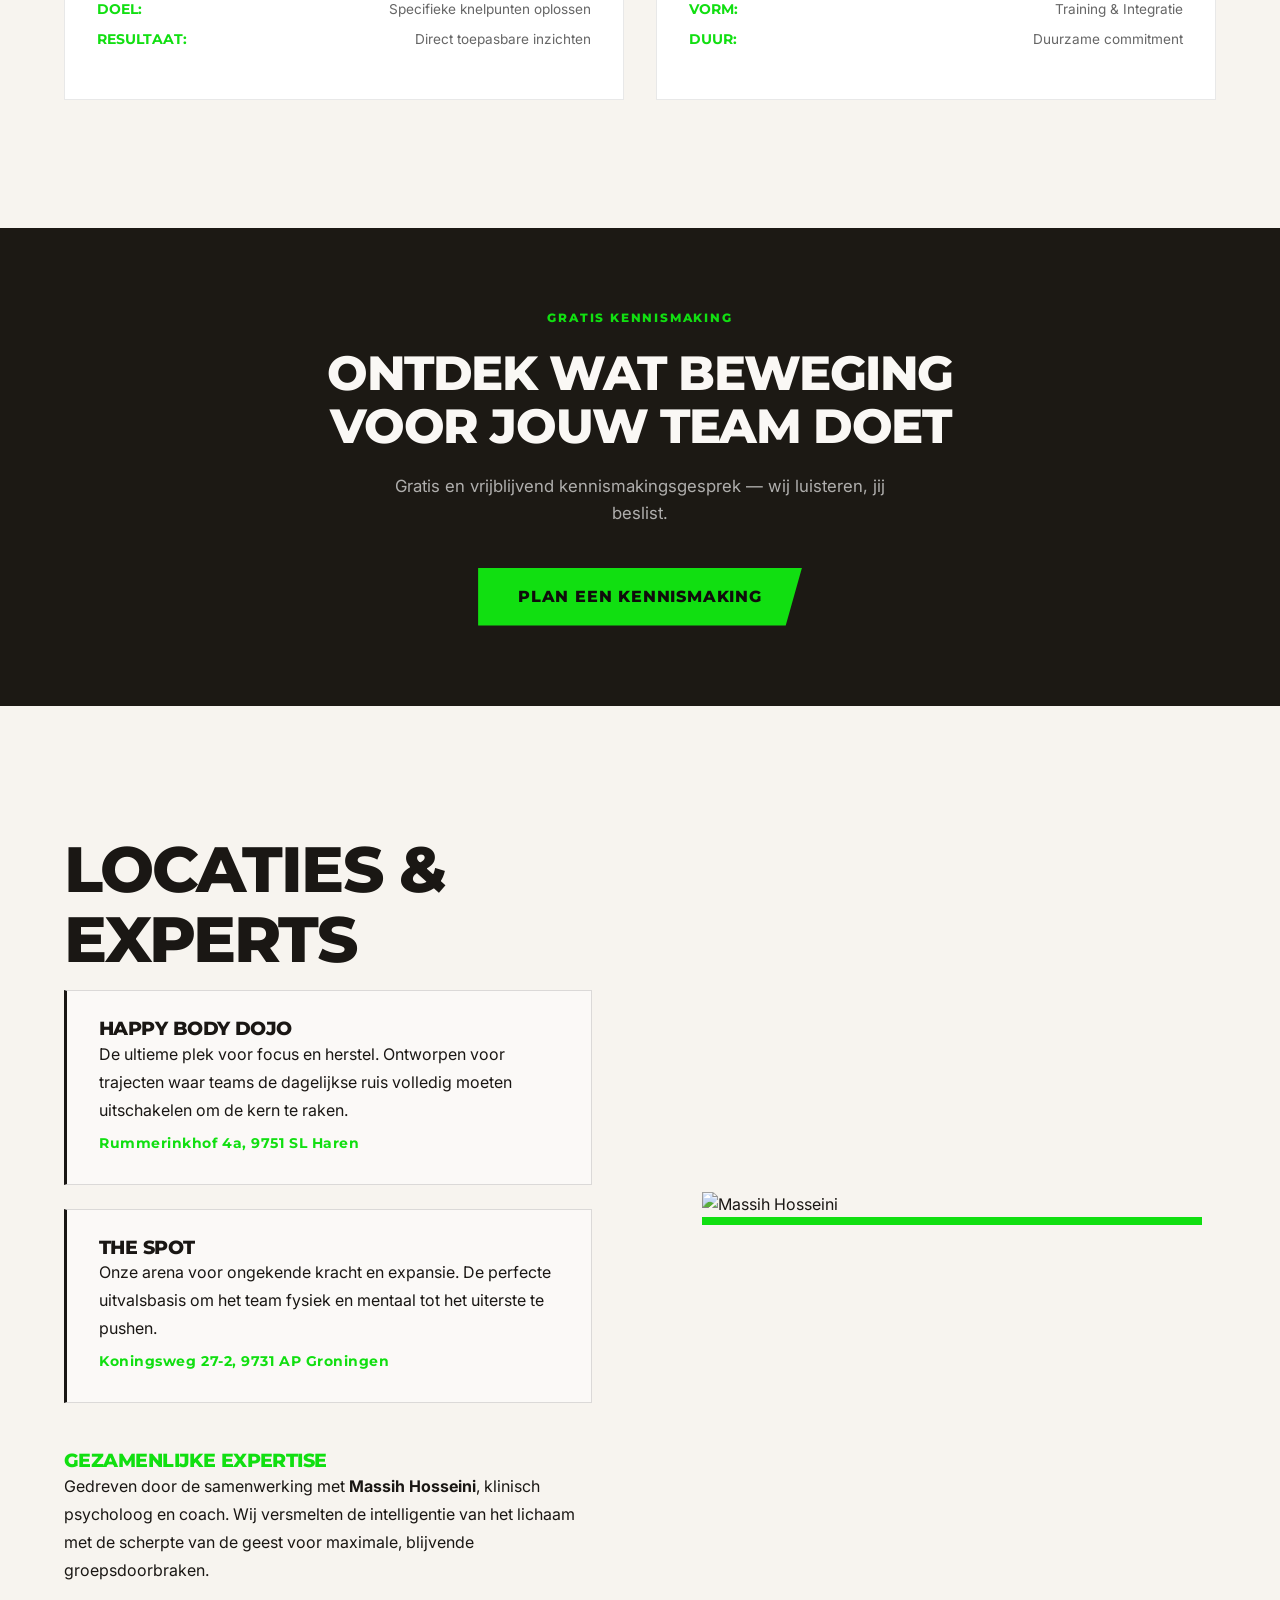
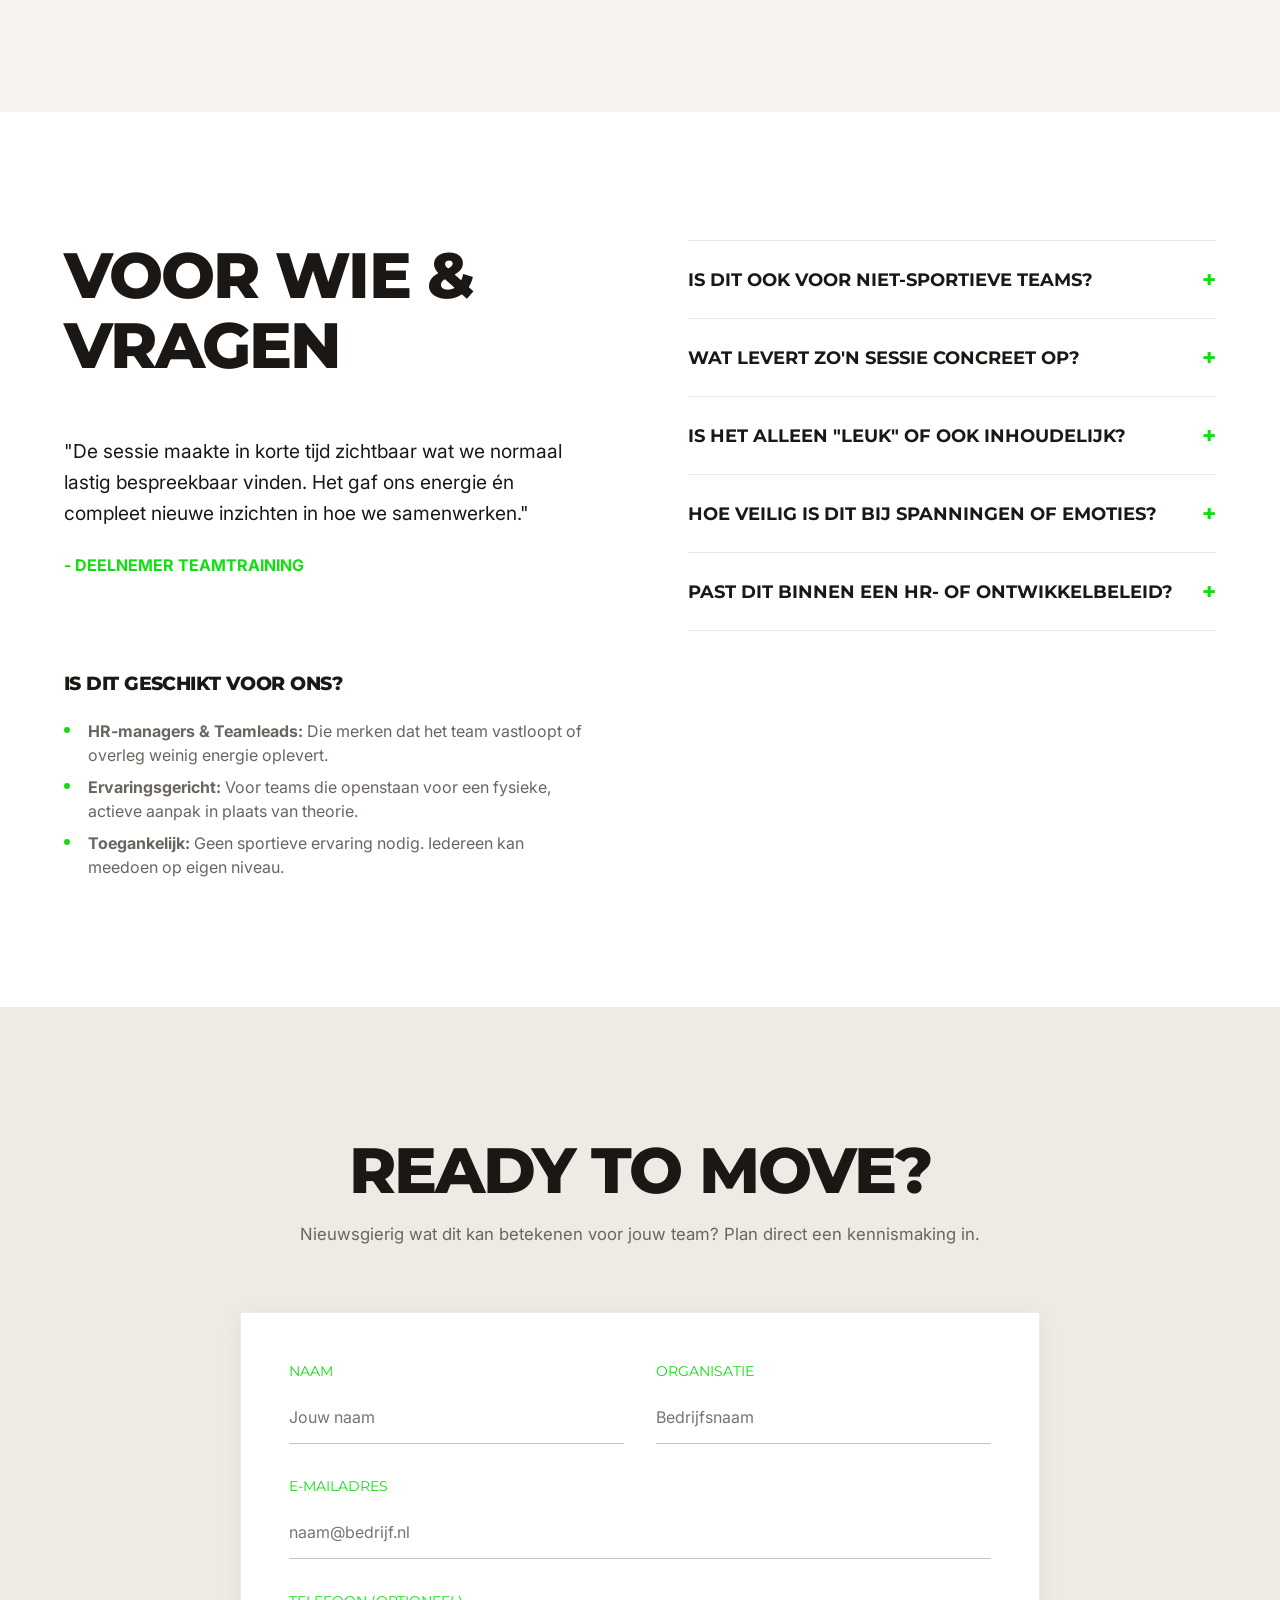
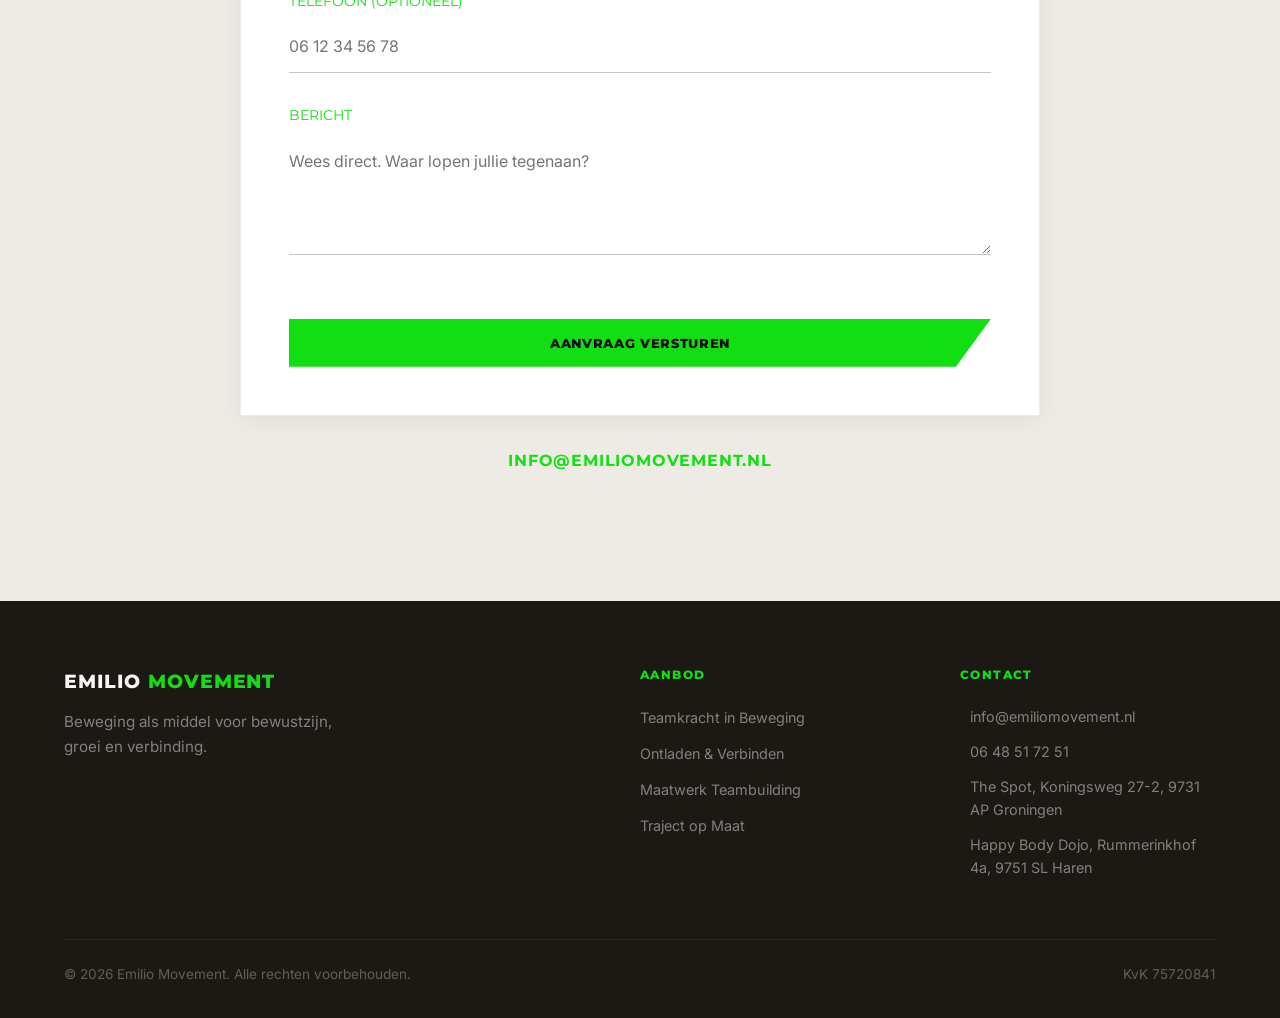
==== commit ee5f9082: "Add cookie consent banner with Google Consent Mode v2 - Initialize consent defaults (denied) before " ====
--- a/index.html
+++ b/index.html
@@ -4,6 +4,26 @@
 <head>
     <meta charset="UTF-8">
     <meta name="viewport" content="width=device-width, initial-scale=1.0">
+    <!-- Google Consent Mode v2 defaults (must be before GTM) -->
+    <script>
+        window.dataLayer = window.dataLayer || [];
+        function gtag() { dataLayer.push(arguments); }
+        gtag('consent', 'default', {
+            ad_storage: 'denied',
+            analytics_storage: 'denied',
+            ad_user_data: 'denied',
+            ad_personalization: 'denied',
+            wait_for_update: 500
+        });
+        if (localStorage.getItem('em_consent') === 'granted') {
+            gtag('consent', 'update', {
+                ad_storage: 'granted',
+                analytics_storage: 'granted',
+                ad_user_data: 'granted',
+                ad_personalization: 'granted'
+            });
+        }
+    </script>
     <!-- Google Tag Manager -->
     <script>(function(w,d,s,l,i){w[l]=w[l]||[];w[l].push({'gtm.start':
     new Date().getTime(),event:'gtm.js'});var f=d.getElementsByTagName(s)[0],
@@ -11,6 +31,7 @@
     'https://www.googletagmanager.com/gtm.js?id='+i+dl;f.parentNode.insertBefore(j,f);
     })(window,document,'script','dataLayer','GTM-P28BB9PL');</script>
     <!-- End Google Tag Manager -->
+    <link rel="icon" type="image/webp" href="Assets/Emlio movement logo.webp">
     <title>Emilio Movement | Teamtrainingen in Groningen</title>
     <meta name="description"
         content="Versterk de samenwerking in jouw team met de ervaringsgerichte trainingen van Emilio Movement. Combineer fysieke beweging en psychologie voor blijvende impact.">
@@ -26,6 +47,17 @@
     <noscript><iframe src="https://www.googletagmanager.com/ns.html?id=GTM-P28BB9PL"
     height="0" width="0" style="display:none;visibility:hidden"></iframe></noscript>
     <!-- End Google Tag Manager (noscript) -->
+
+    <!-- Cookie Consent Banner -->
+    <div id="cookie-banner" role="dialog" aria-label="Cookiemelding">
+        <p class="cookie-banner__text">
+            We gebruiken cookies voor advertenties en analyses. Zo kunnen we zien welke trainingen aansluiten bij jouw zoekvraag.
+        </p>
+        <div class="cookie-banner__actions">
+            <button id="cookie-accept">Akkoord</button>
+            <button id="cookie-decline">Weigeren</button>
+        </div>
+    </div>
 
     <header class="site-header">
         <nav class="site-nav container">
@@ -554,6 +586,7 @@
 
     <script src="https://unpkg.com/lucide@latest/dist/umd/lucide.js"></script>
     <script src="js/main.js"></script>
+    <script src="js/cookie-consent.js"></script>
 </body>
 
 </html>
--- a/css/style.css
+++ b/css/style.css
@@ -1580,4 +1580,107 @@
 .whatsapp-fab:hover {
     transform: translateY(-3px) scale(1.05);
     box-shadow: 0 8px 24px rgba(37, 211, 102, 0.5);
+}
+
+/* =========================================================================
+   COOKIE CONSENT BANNER
+   ========================================================================= */
+#cookie-banner {
+    position: fixed;
+    bottom: 0;
+    left: 0;
+    right: 0;
+    z-index: 9999;
+    background: var(--color-bg-dark);
+    border-top: 1px solid rgba(255, 255, 255, 0.08);
+    padding: 1.25rem 2rem;
+    display: none;
+    align-items: center;
+    gap: 1.5rem;
+    flex-wrap: wrap;
+}
+
+#cookie-banner.cookie-banner--visible {
+    display: flex;
+}
+
+#cookie-banner.cookie-banner--hidden {
+    display: none !important;
+}
+
+.cookie-banner__text {
+    flex: 1;
+    min-width: 200px;
+    font-family: var(--font-body);
+    font-size: 0.875rem;
+    color: var(--color-text-light);
+    opacity: 0.85;
+    line-height: 1.5;
+}
+
+.cookie-banner__text a {
+    color: var(--color-neon);
+    text-decoration: underline;
+    text-underline-offset: 2px;
+}
+
+.cookie-banner__actions {
+    display: flex;
+    gap: 0.75rem;
+    flex-shrink: 0;
+}
+
+#cookie-accept {
+    font-family: var(--font-body);
+    font-size: 0.875rem;
+    font-weight: 600;
+    padding: 0.6rem 1.25rem;
+    background: var(--color-neon);
+    color: #0a0a0a;
+    border: none;
+    border-radius: 4px;
+    cursor: pointer;
+    transition: background 0.2s ease;
+}
+
+#cookie-accept:hover {
+    background: var(--color-neon-hover);
+}
+
+#cookie-decline {
+    font-family: var(--font-body);
+    font-size: 0.875rem;
+    font-weight: 500;
+    padding: 0.6rem 1.25rem;
+    background: transparent;
+    color: var(--color-text-light);
+    border: 1px solid rgba(255, 255, 255, 0.2);
+    border-radius: 4px;
+    cursor: pointer;
+    transition: border-color 0.2s ease, color 0.2s ease;
+    opacity: 0.7;
+}
+
+#cookie-decline:hover {
+    border-color: rgba(255, 255, 255, 0.5);
+    opacity: 1;
+}
+
+@media (max-width: 600px) {
+    #cookie-banner {
+        flex-direction: column;
+        align-items: flex-start;
+        gap: 1rem;
+        padding: 1.25rem 1.25rem 1.5rem;
+    }
+
+    .cookie-banner__actions {
+        width: 100%;
+    }
+
+    #cookie-accept,
+    #cookie-decline {
+        flex: 1;
+        text-align: center;
+    }
 }
